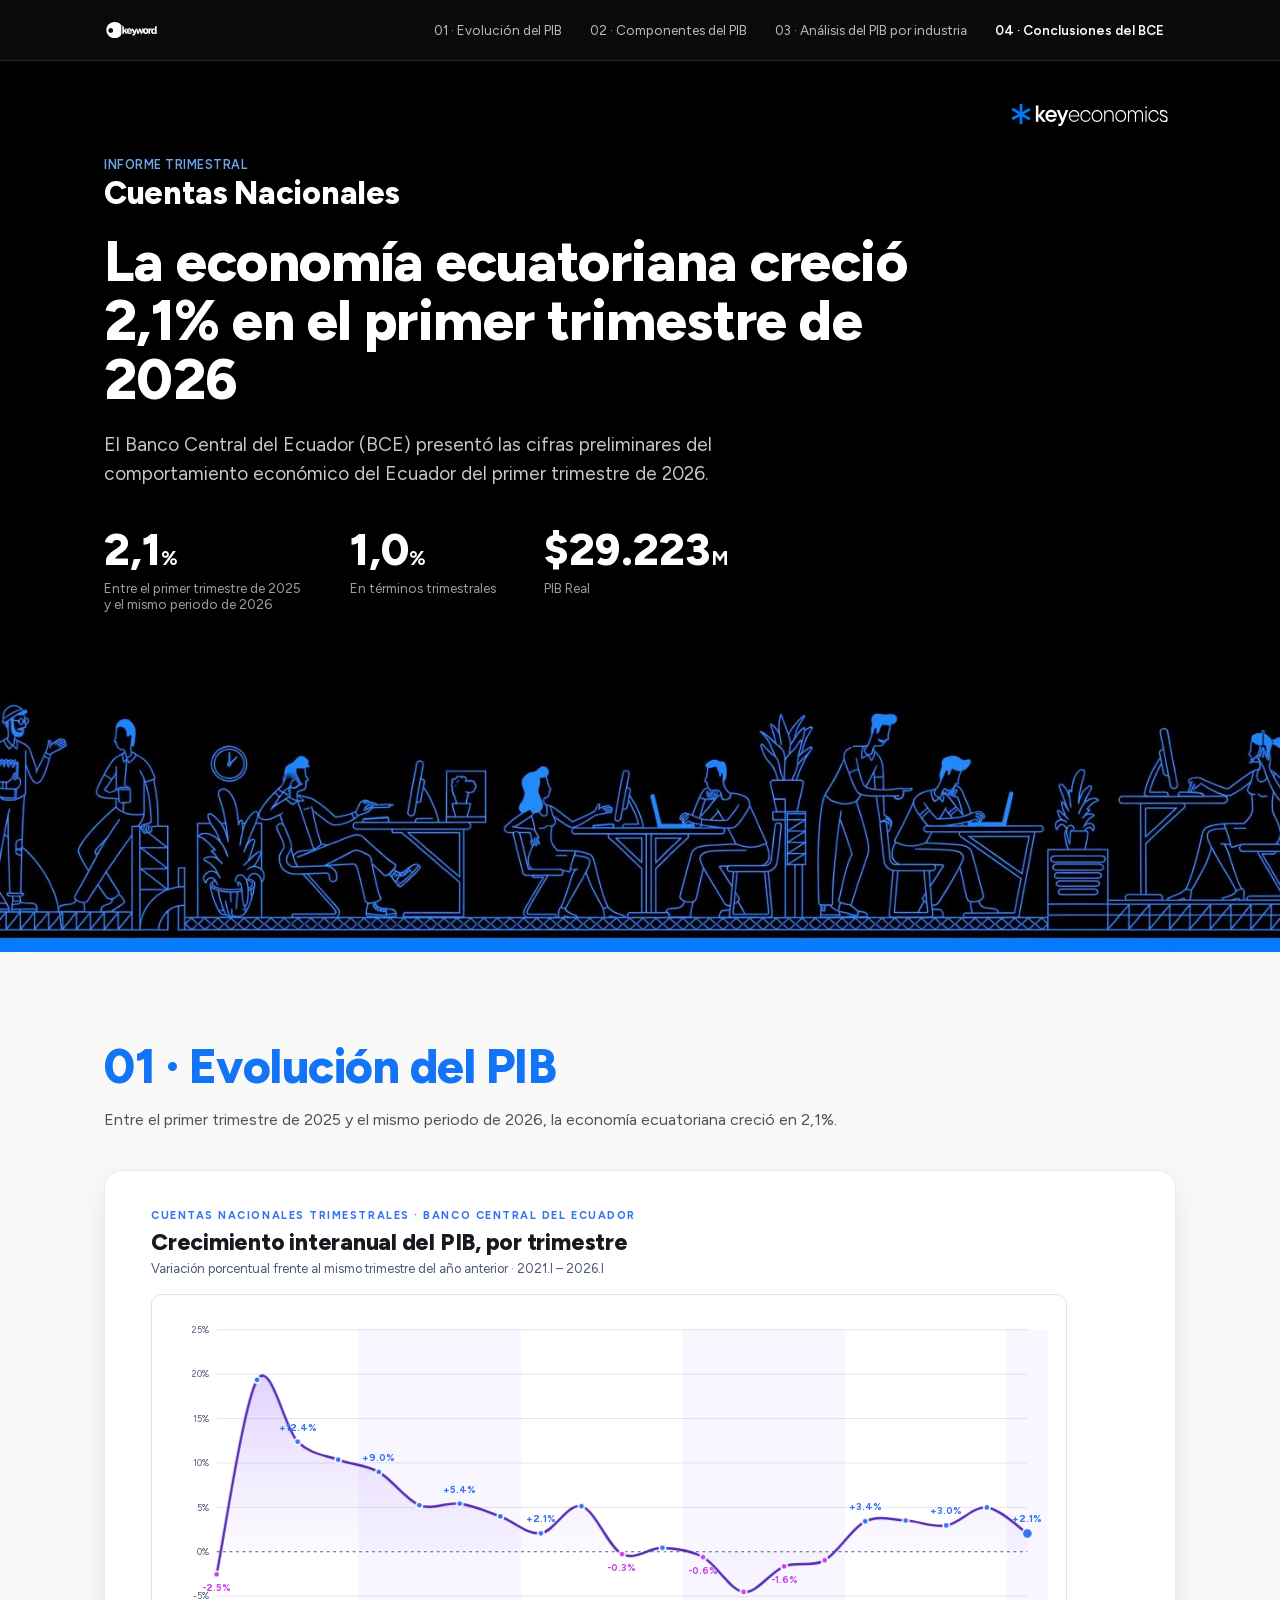
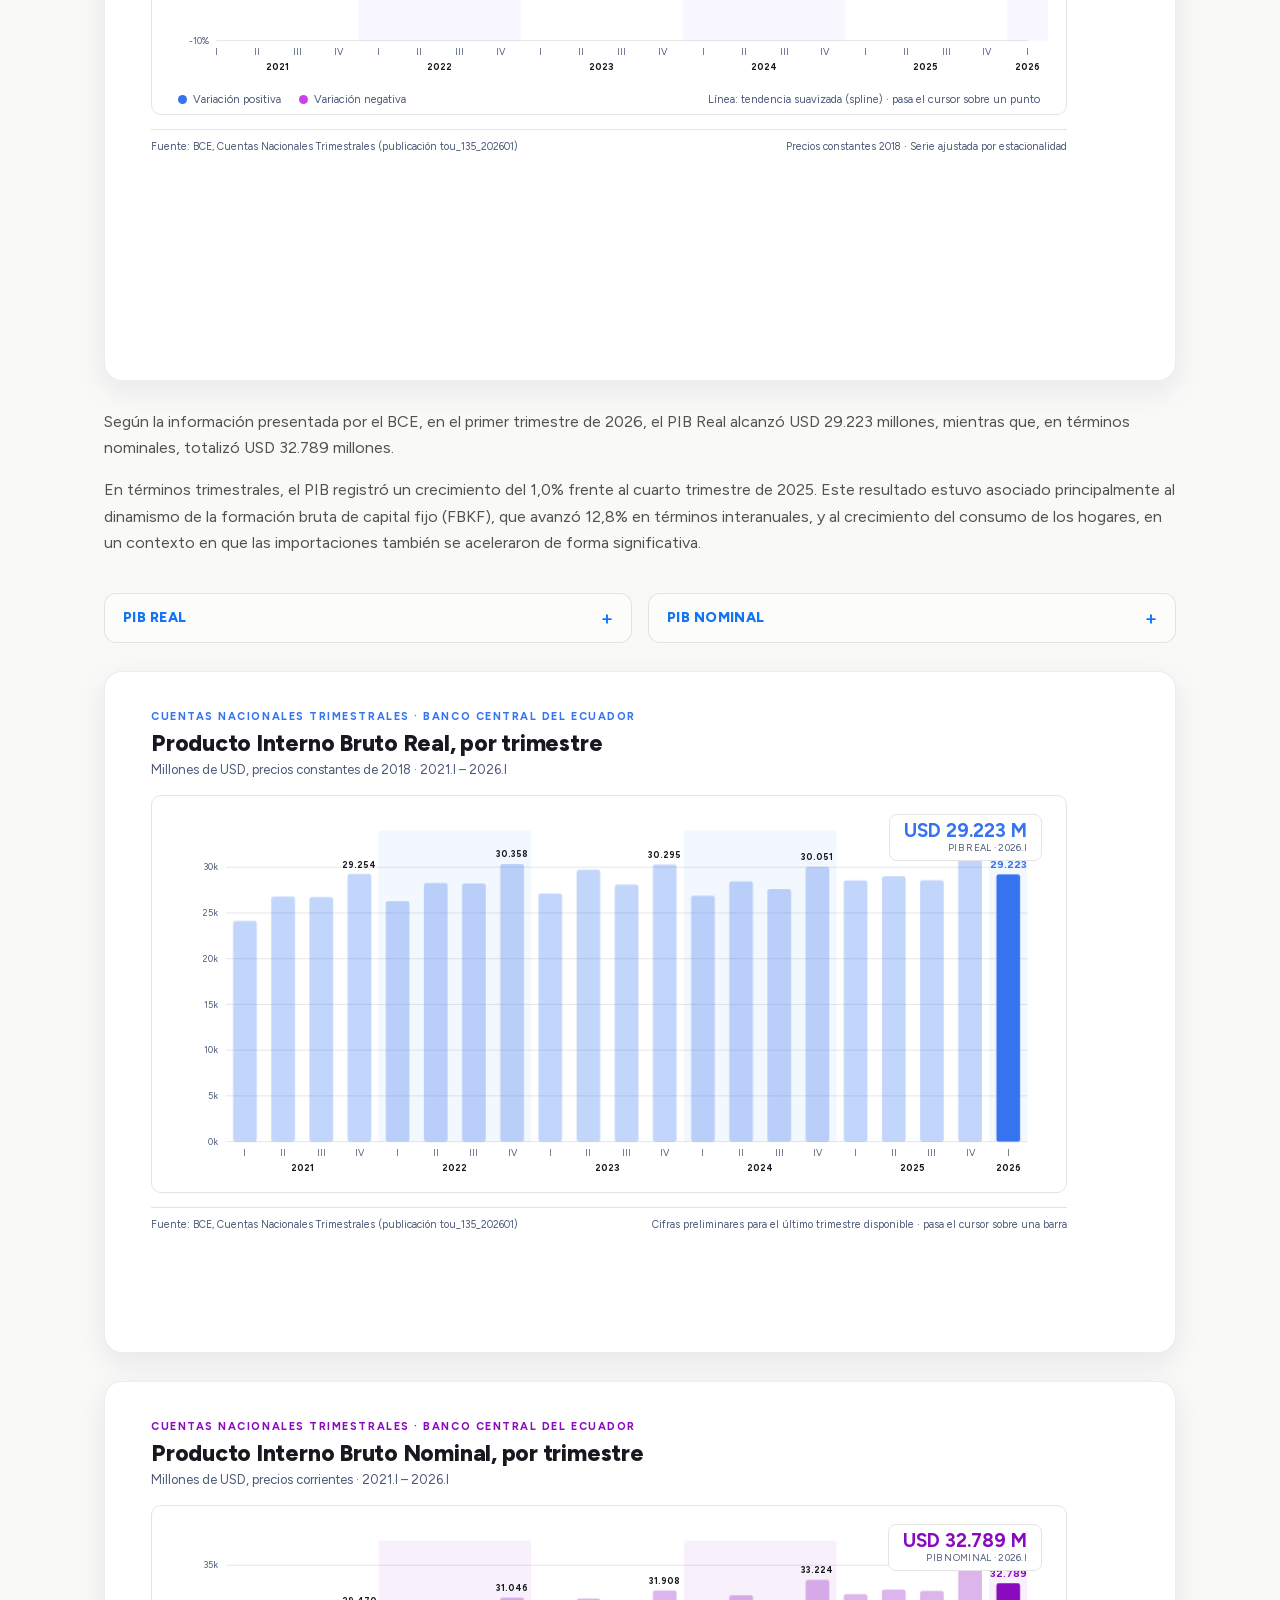
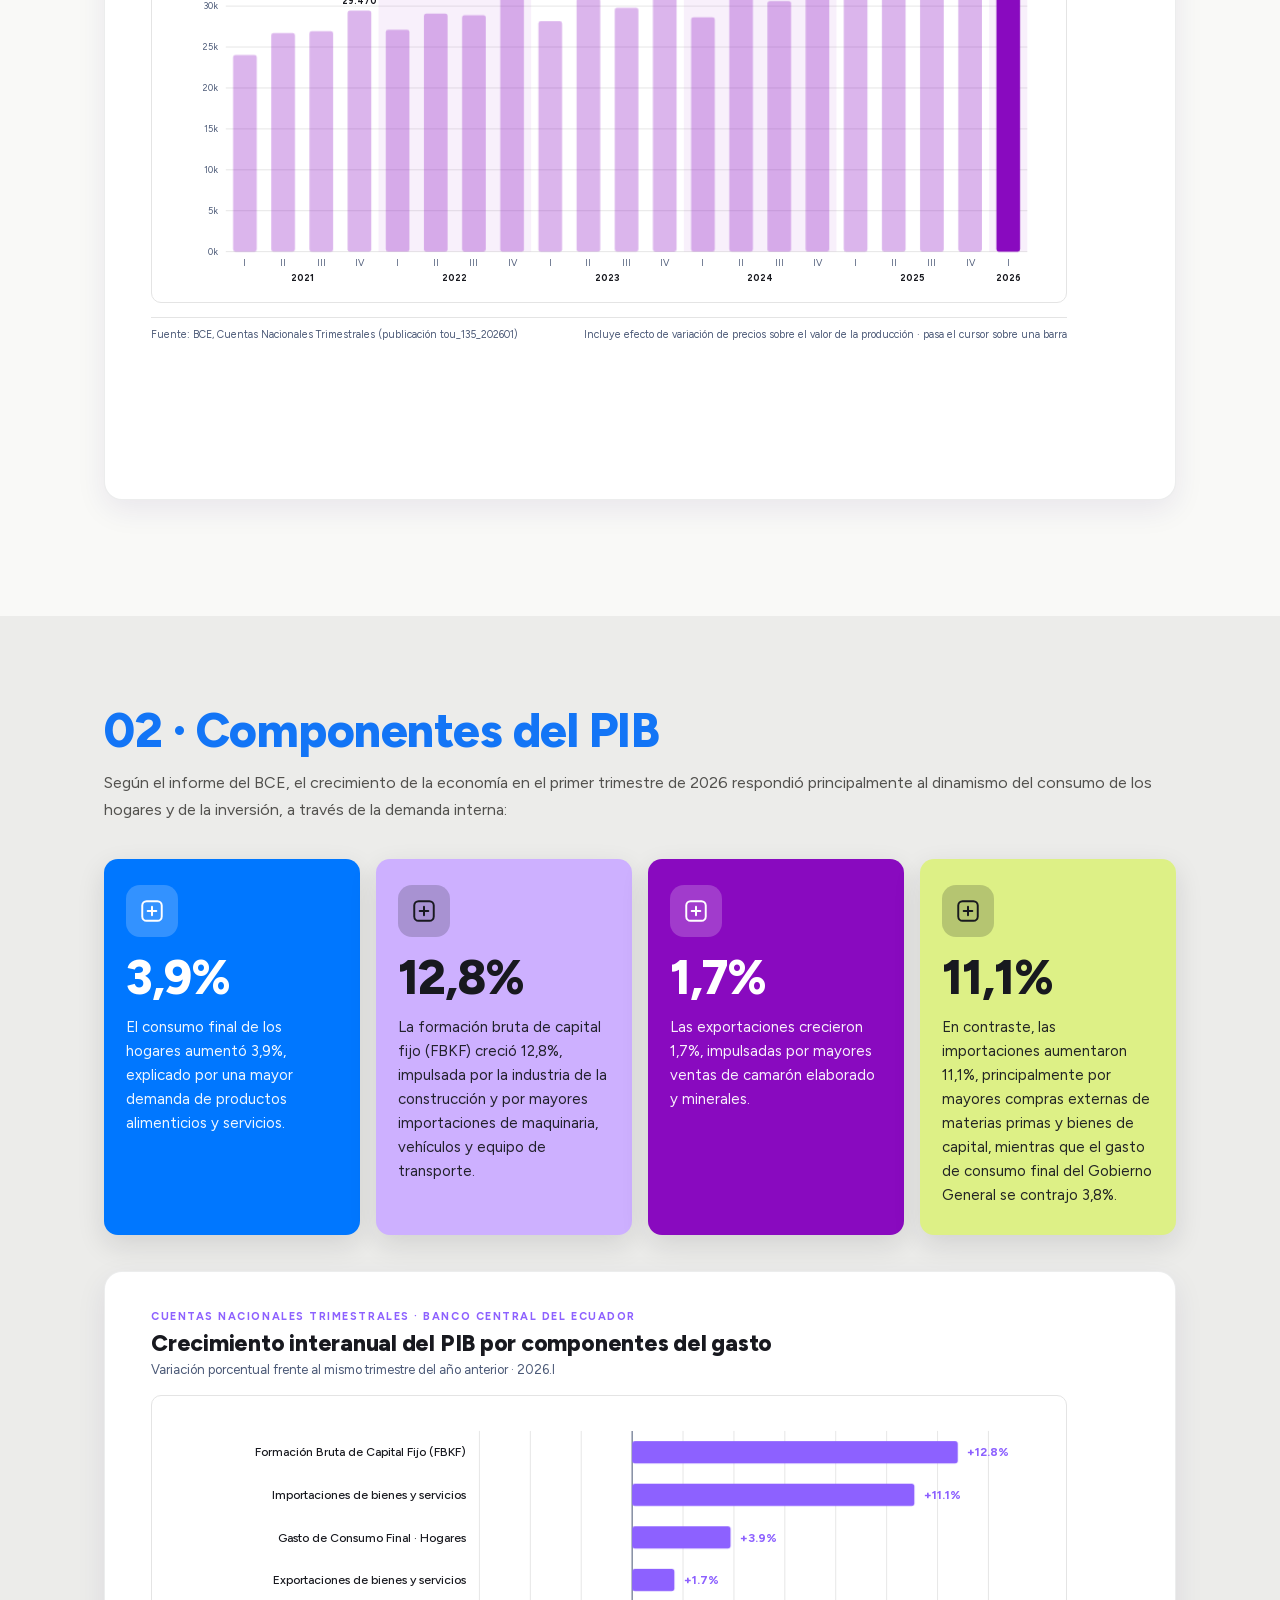
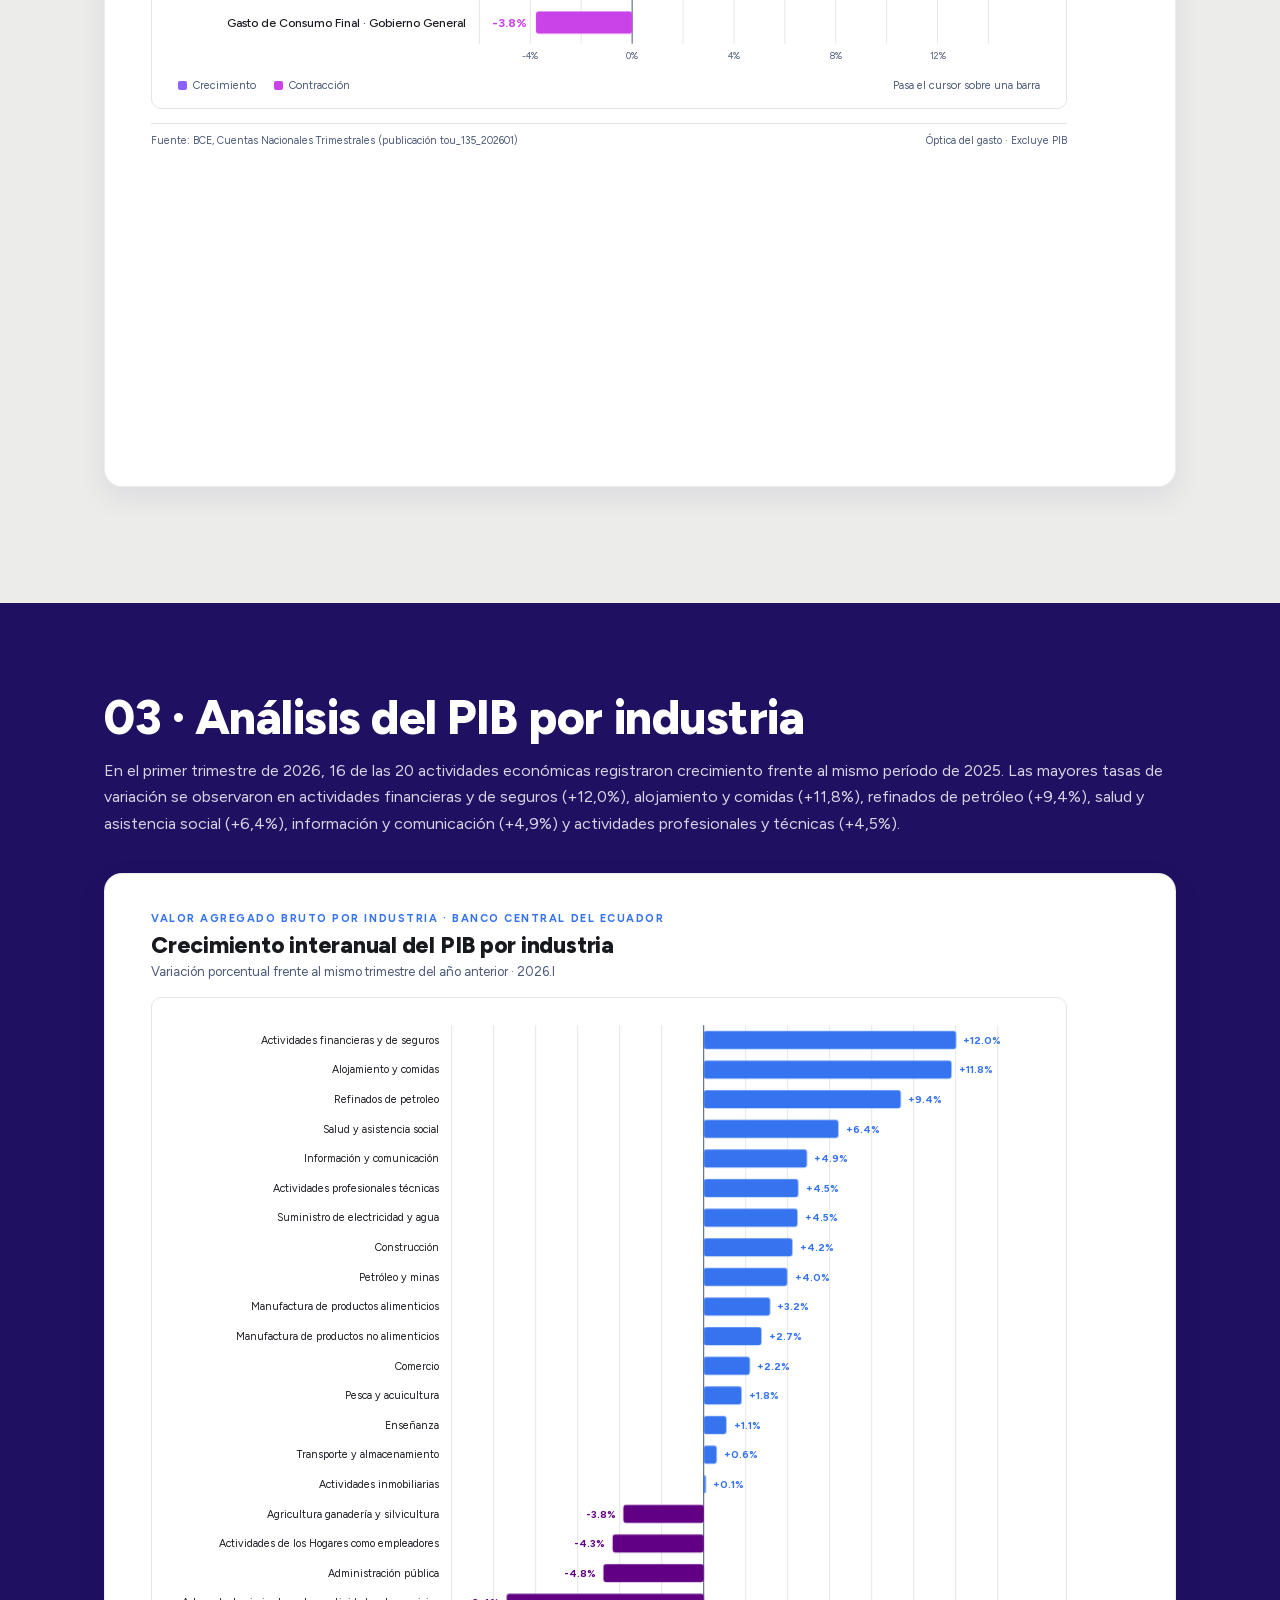
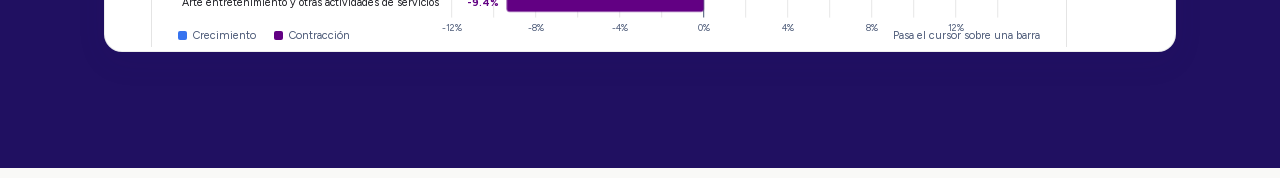
==== index.html @ f1bdaf07 "Switch typography to Figtree (all weights 300-900), self-hosted Variable woff2 files in assets/fonts" ====
<!DOCTYPE html>
<html lang="es">
<head>
<meta charset="UTF-8">
<meta name="viewport" content="width=device-width, initial-scale=1.0">
<title>La economía ecuatoriana en el 1T 2026 · Ecuador</title>
<meta name="description" content="La economía ecuatoriana creció 2,1% en el primer trimestre de 2026: cifras preliminares del Banco Central del Ecuador (BCE).">
<link rel="icon" href="data:,">
<link rel="preload" href="assets/fonts/figtree-normal-latin.woff2" as="font" type="font/woff2" crossorigin>
<link rel="stylesheet" href="assets/fonts/figtree.css">
<style>
  :root {
    color-scheme: light;
    --surface-1:      #fcfcfb;
    --page-plane:     #f9f9f7;
    --text-primary:   #0b0b0b;
    --text-secondary: #52514e;
    --text-muted:     #898781;
    --gridline:       #e1e0d9;
    --baseline:       #c3c2b7;
    --border:         rgba(11,11,11,0.10);
    --success-text:   #006300;

    --series-1: #1375f6; /* blue   */
    --series-2: #eb6834; /* orange */
    --series-3: #1baf7a; /* aqua   */
    --series-4: #eda100; /* yellow */
    --series-5: #9500c5; /* magenta */
    --series-8: #e34948; /* red    */

    --card-radius: 14px;
    --max-w: 1120px;
  }
  @media (prefers-color-scheme: dark) {
    :root:where(:not([data-theme="light"])) {
      color-scheme: dark;
      --surface-1:      #1a1a19;
      --page-plane:     #0d0d0d;
      --text-primary:   #ffffff;
      --text-secondary: #c3c2b7;
      --text-muted:     #898781;
      --gridline:       #2c2c2a;
      --baseline:       #383835;
      --border:         rgba(255,255,255,0.10);
      --success-text:   #0ca30c;

      --series-1: #1375f6;
      --series-2: #d95926;
      --series-3: #199e70;
      --series-4: #c98500;
      --series-5: #9500c5;
      --series-8: #e66767;
    }
  }

  * { box-sizing: border-box; }
  html { scroll-behavior: smooth; }
  body {
    margin: 0;
    background: var(--page-plane);
    color: var(--text-primary);
    font-family: "Figtree", system-ui, -apple-system, "Segoe UI", sans-serif;
    -webkit-font-smoothing: antialiased;
  }
  img, svg { display: block; max-width: 100%; }
  a { color: inherit; }

  .wrap { max-width: var(--max-w); margin: 0 auto; padding: 0 24px; }

  /* ---------- Nav (permanently dark, brand band) ---------- */
  header.nav {
    position: sticky; top: 0; z-index: 50;
    background: #0a0a0a;
    border-bottom: 1px solid rgba(255,255,255,0.10);
  }
  .nav-inner {
    max-width: var(--max-w); margin: 0 auto; padding: 0 24px;
    display: flex; align-items: center; justify-content: space-between;
    height: 60px;
  }
  .brand { display: flex; align-items: center; white-space: nowrap; }
  .brand-logo { height: 24px; width: auto; display: block; }
  nav.links { display: flex; gap: 4px; overflow-x: auto; scrollbar-width: none; }
  nav.links::-webkit-scrollbar { display: none; }
  nav.links a {
    text-decoration: none; color: rgba(255,255,255,0.72); font-size: 13.5px;
    padding: 8px 12px; border-radius: 8px; white-space: nowrap;
    transition: background 0.15s, color 0.15s;
  }
  nav.links a:hover { background: rgba(255,255,255,0.10); color: #fff; }
  nav.links a.active { color: #fff; font-weight: 600; }
  .brand { flex-shrink: 0; }
  nav.links { margin-left: auto; }
  @media (min-width: 721px) and (max-width: 1040px) {
    nav.links { gap: 0; }
    nav.links a { font-size: 11.5px; padding: 8px 5px; }
  }
  .menu-btn { display: none; }

  /* ---------- Hero (dark, branded background art) ---------- */
  .hero {
    position: relative;
    padding: 96px 0 340px;
    background-color: #000;
    overflow: hidden;
  }
  .hero-art {
    position: absolute; left: 0; right: 0; bottom: 0; width: 100%;
    aspect-ratio: 2944 / 1248;
    overflow: hidden;
    pointer-events: none;
  }
  .hero-video { width: 100%; height: 100%; object-fit: cover; object-position: center bottom; display: block; }
  .hero .wrap { position: relative; z-index: 1; }

  .eyebrow {
    display: inline-block; font-size: 12.5px; font-weight: 600; letter-spacing: 0.04em;
    text-transform: uppercase; color: #6fa8ee; margin-bottom: 18px;
  }
  h1 {
    font-size: clamp(32px, 5.5vw, 56px); line-height: 1.05; margin: 0 0 20px;
    font-weight: 800; letter-spacing: -0.01em; max-width: 24ch;
    color: #fff;
  }
  .hero-logo { position: absolute; top: -56px; right: 24px; height: 28px; width: auto; display: block; }
  .report-tag { margin-bottom: 22px; }
  .report-tag .eyebrow { display: block; margin-bottom: 4px; }
  .report-name { font-size: clamp(22px, 2.6vw, 32px); font-weight: 800; letter-spacing: -0.01em; line-height: 1.1; color: #fff; }
  @media (max-width: 720px) {
    .hero-logo { top: -36px; height: 22px; }
  }
  .lede {
    font-size: clamp(16px, 2vw, 19px); color: rgba(255,255,255,0.78); max-width: 60ch;
    line-height: 1.55; margin: 0 0 40px;
  }
  .hero-stats { display: flex; gap: 48px; flex-wrap: wrap; }
  .hero-stat .value { font-size: 44px; font-weight: 800; line-height: 1; color: #fff; }
  .hero-stat .value small { font-size: 20px; font-weight: 700; }
  .hero-stat .label { font-size: 13.5px; color: rgba(255,255,255,0.62); margin-top: 8px; max-width: 22ch; }

  /* ---------- Sections ---------- */
  section { padding: 72px 0; scroll-margin-top: 72px; }
  section:last-of-type { border-bottom: none; }
  .kicker { font-size: clamp(30px, 5vw, 48px); font-weight: 800; letter-spacing: -0.01em; text-transform: none; color: var(--series-1); margin-bottom: 14px; line-height: 1.1; }
  h2 { font-size: clamp(24px, 3vw, 32px); font-weight: 800; letter-spacing: -0.01em; margin: 0 0 16px; }

  .subsection { padding-top: 56px; }
  .subsection + .subsection { border-top: 1px solid var(--border); }
  .subsection h3.subhead { font-size: clamp(19px, 2.2vw, 24px); font-weight: 800; letter-spacing: -0.01em; margin: 0 0 14px; }
  .subsection .kicker {
    font-size: 11.5px; font-weight: 700; text-transform: uppercase;
    color: var(--text-muted); letter-spacing: 0.06em; margin-bottom: 10px;
  }
  .section-text { font-size: 16px; line-height: 1.65; color: var(--text-secondary); margin: 0 0 36px; }
  .section-text + .section-text { margin-top: -20px; }
  .embed-chart { display: block; width: 100%; height: 560px; border: 0; margin: 0 0 36px; background: transparent; }
  .terms + .embed-chart { margin-top: 28px; }
  .terms { display: grid; grid-template-columns: 1fr; gap: 10px; align-items: start; margin: 8px 0 0; }
  @media (min-width: 720px) { .terms { grid-template-columns: 1fr 1fr; gap: 16px; } }
  .term { border: 1px solid var(--border); border-radius: 12px; background: var(--surface-1); overflow: hidden; }
  .term summary {
    list-style: none; cursor: pointer; padding: 14px 18px; font-weight: 800; font-size: 14px;
    letter-spacing: 0.03em; color: var(--series-1); display: flex; align-items: center; justify-content: space-between;
  }
  .term summary::-webkit-details-marker { display: none; }
  .term summary::after { content: "+"; font-size: 20px; font-weight: 500; line-height: 1; transition: transform .2s; }
  .term[open] summary::after { transform: rotate(45deg); }
  .term summary:hover { background: var(--border); }
  .term p { margin: 0; padding: 0 18px 18px; font-size: 15.5px; line-height: 1.65; color: var(--text-secondary); }
  .term strong { color: var(--text-primary); }
  .asterisk-list { list-style: none; margin: 0; padding: 0; }
  .asterisk-list li { position: relative; padding-left: 40px; margin-bottom: 22px; font-size: 16px; line-height: 1.65; color: var(--text-secondary); }
  .asterisk-list li::before {
    content: ""; position: absolute; left: 0; top: 0.28em; width: 24px; height: 24px;
    background: var(--series-1);
    -webkit-mask: url('assets/asterisco.svg') center / contain no-repeat;
    mask: url('assets/asterisco.svg') center / contain no-repeat;
  }
  .asterisk-list li::before { animation: asteriskSpin 14s linear infinite; }
  .asterisk-list li:nth-child(2)::before { animation-duration: 18s; }
  .asterisk-list li:nth-child(3)::before { animation-duration: 16s; }
  @keyframes asteriskSpin { to { transform: rotate(360deg); } }
  @media (prefers-reduced-motion: reduce) { .asterisk-list li::before { animation: none; } }
  .card-grid { display: grid; grid-template-columns: 1fr; gap: 16px; margin-bottom: 36px; }
  @media (min-width: 620px) { .card-grid { grid-template-columns: repeat(2, 1fr); } }
  @media (min-width: 1000px) { .card-grid { grid-template-columns: repeat(4, 1fr); } }
  .plain-list { margin: 0 0 36px; padding-left: 1.2em; color: var(--text-secondary); font-size: 16px; line-height: 1.65; }
  .plain-list li { margin-bottom: 8px; }

  /* ---------- Stat tiles ---------- */
  .tiles { display: flex; flex-wrap: wrap; gap: 1px; background: var(--border); border: 1px solid var(--border); border-radius: var(--card-radius); overflow: hidden; margin-bottom: 40px; }
  .tile { background: var(--surface-1); padding: 22px 20px; flex: 1 1 210px; }
  .tile .tile-value { font-size: 28px; font-weight: 800; line-height: 1.1; }
  .tile .tile-value .delta { font-size: 14px; font-weight: 700; margin-left: 6px; }
  .tile .tile-value .delta.up { color: var(--success-text); }
  .tile .tile-value .delta.down { color: var(--series-8); }
  .tile .tile-label { font-size: 13px; color: var(--text-muted); margin-top: 8px; line-height: 1.4; }

  /* ---------- Chart card ---------- */
  .chart-card {
    background: var(--surface-1); border: 1px solid var(--border); border-radius: var(--card-radius);
    padding: 28px 24px 20px; margin-bottom: 28px;
  }
  .chart-head { display: flex; align-items: baseline; justify-content: space-between; gap: 16px; margin-bottom: 18px; flex-wrap: wrap; }
  .chart-title { font-size: 15px; font-weight: 700; }
  .chart-unit { font-size: 12.5px; color: var(--text-muted); }
  .legend { display: flex; gap: 16px; flex-wrap: wrap; margin-top: 14px; }
  .legend-item { display: flex; align-items: center; gap: 7px; font-size: 12.5px; color: var(--text-secondary); }
  .legend-swatch { width: 10px; height: 10px; border-radius: 3px; flex: none; }
  .chart-svg-wrap { position: relative; }
  .bar-rect {
    transform-box: fill-box;
    transform-origin: center bottom;
    animation: growBar .7s cubic-bezier(.2,.8,.2,1) both paused;
  }
  .chart-svg-wrap.in-view .bar-rect { animation-play-state: running; }
  @keyframes growBar { from { transform: scaleY(0); } to { transform: scaleY(1); } }
  @media (prefers-reduced-motion: reduce) {
    .bar-rect { animation: none; }
  }
  .bar-label { font-size: 11.5px; fill: var(--text-muted); }
  .bar-value { font-size: 12.5px; font-weight: 700; fill: var(--text-primary); }
  .bar-rect { cursor: pointer; }
  .gridline { stroke: var(--gridline); stroke-width: 1; }
  .baseline-l { stroke: var(--baseline); stroke-width: 1; }

  .tooltip {
    position: fixed; pointer-events: none; z-index: 500;
    background: var(--text-primary); color: var(--surface-1);
    font-size: 12.5px; font-weight: 600; padding: 6px 10px; border-radius: 8px;
    transform: translate(-50%, -100%); white-space: nowrap; opacity: 0; transition: opacity 0.1s;
  }
  .tooltip.show { opacity: 1; }

  .charts-grid { display: grid; grid-template-columns: repeat(auto-fit, minmax(320px, 1fr)); gap: 20px; }

  /* ---------- Quotes ---------- */
  .quote-grid { display: grid; grid-template-columns: repeat(auto-fit, minmax(320px, 1fr)); gap: 20px; }
  blockquote {
    margin: 0; background: var(--surface-1); border: 1px solid var(--border); border-radius: var(--card-radius);
    padding: 26px 24px; font-size: 17px; line-height: 1.55; position: relative;
  }
  blockquote::before { content: "\201C"; font-size: 48px; color: var(--series-1); opacity: 0.35; line-height: 0; position: absolute; top: 30px; left: 20px; }
  blockquote p { margin: 0 0 0 8px; }
  .quote-attr { display: flex; align-items: center; gap: 10px; margin-top: 18px; }
  .quote-avatar { width: 34px; height: 34px; border-radius: 50%; background: var(--series-1); color: #fff; display: flex; align-items: center; justify-content: center; font-weight: 700; font-size: 13px; flex: none; }
  .quote-name { font-size: 13.5px; font-weight: 700; }
  .quote-role { font-size: 12px; color: var(--text-muted); }

  /* ---------- Industries ---------- */
  .industry-grid { display: grid; grid-template-columns: 1fr 1fr; gap: 20px; }
  .industry-card { background: var(--surface-1); border: 1px solid var(--border); border-radius: var(--card-radius); padding: 24px; }
  .industry-card h3 { font-size: 14px; margin: 0 0 14px; display: flex; align-items: center; gap: 8px; }
  .dot { width: 9px; height: 9px; border-radius: 50%; flex: none; }
  .dot.good { background: var(--series-3); }
  .dot.bad { background: var(--series-8); }
  .industry-card ul { margin: 0; padding: 0; list-style: none; }
  .industry-card li { font-size: 14.5px; padding: 9px 0; border-top: 1px solid var(--border); color: var(--text-secondary); }
  .industry-card li:first-child { border-top: none; }
  .industry-card strong { color: var(--text-primary); }


  /* ---------- Section rhythm: alternating backgrounds ---------- */
  section.sec { position: relative; padding: 88px 0; }
  .sec-light { background: var(--page-plane); }
  .sec-lav { background: color-mix(in srgb, #18191f 6%, var(--page-plane)); }
  .sec-dark {
    background: #201061; color: #fff;
    --text-primary: #ffffff; --text-secondary: rgba(255,255,255,0.82); --text-muted: rgba(255,255,255,0.6);
    --border: rgba(255,255,255,0.16);
  }
  .sec-dark .kicker { color: #ffffff; }
  @media (prefers-color-scheme: dark) {
    :root:where(:not([data-theme="light"])) .sec-lav { background: color-mix(in srgb, #ffffff 4.2%, var(--page-plane)); }
  }

  @media (max-width: 720px) { section.sec { padding: 64px 0; } }

  /* charts sit on a light panel so they read on any section background */
  .chart-panel {
    background: #ffffff; border: 1px solid rgba(24,25,31,0.08); border-radius: 18px;
    padding: 10px 14px 4px; margin: 0 0 28px; box-shadow: 0 10px 30px rgba(32,16,97,0.08);
  }
  .chart-panel .embed-chart { margin: 0; }
  .terms + .chart-panel { margin-top: 28px; }
  .terms + .embed-chart { margin-top: 0; }

  /* section 02 cards */
  .info-card { position: relative; overflow: hidden; background: var(--c); color: var(--fg, #ffffff); border-radius: var(--card-radius); padding: 26px 22px 28px; box-shadow: 0 10px 28px rgba(24,25,31,0.12); }
  .card-icon { width: 52px; height: 52px; border-radius: 14px; display: flex; align-items: center; justify-content: center; margin-bottom: 16px; color: var(--fg, #ffffff); background: color-mix(in srgb, var(--fg, #ffffff) 20%, transparent); }
  .card-number { font-size: clamp(38px, 4vw, 48px); font-weight: 800; line-height: 1; letter-spacing: -0.02em; color: var(--fg, #ffffff); margin: 0 0 14px; }
  .info-card p { margin: 0; font-size: 15px; line-height: 1.6; color: var(--fg, #ffffff); opacity: 0.94; }

  /* reveal on scroll */
  .reveal { opacity: 0; transform: translateY(28px); transition: opacity .7s ease var(--rd, 0s), transform .8s cubic-bezier(.2,.8,.2,1) var(--rd, 0s); }
  .reveal.in { opacity: 1; transform: none; }
  @media (prefers-reduced-motion: reduce) { .reveal { opacity: 1; transform: none; transition: none; } }

  /* reading progress */
  .scroll-progress { position: fixed; top: 0; left: 0; width: 100%; height: 3px; z-index: 100; pointer-events: none;
    transform-origin: left center; transform: scaleX(0); background: var(--series-1); }

  /* ---------- Footer (dark, branded background art) ---------- */
  footer {
    padding: 30px 0 34px;
    background-image: url('assets/Footer-edit.svg');
    background-repeat: no-repeat;
    background-size: auto 100%;
    background-position: left center;
    background-color: #050505;
  }
  footer .wrap { display: flex; flex-direction: column; }
  .footer-top { display: flex; justify-content: space-between; align-items: flex-end; gap: 32px; flex-wrap: wrap; }
  .footer-logo-eco { height: 26px; width: auto; display: block; margin-left: -8px; }
  .footer-name { margin-top: 8px; font-size: 15px; font-weight: 700; color: #ffffff; letter-spacing: -0.01em; }
  .footer-contact { display: flex; flex-direction: column; align-items: flex-end; gap: 5px; text-align: right; }
  .footer-logo-kw { height: 26px; width: auto; display: block; margin-bottom: 2px; }
  .footer-contact p { margin: 0; font-size: 13.5px; color: rgba(255,255,255,0.82); }
  .footer-contact a { font-size: 13.5px; color: #ffffff; text-decoration: none; border-bottom: 1px solid rgba(255,255,255,0.4); }
  .footer-contact a:hover { border-bottom-color: #ffffff; }
  .source-note { margin: 40px 0 0; padding-top: 18px; border-top: 1px solid var(--border); font-size: 13px; color: var(--text-muted); }
  @media (max-width: 720px) {
    .footer-top { flex-direction: column; align-items: flex-start; }
    .footer-contact { align-items: flex-start; text-align: left; }
  }

  @media (max-width: 720px) {
    .nav-inner { height: 54px; }
    nav.links { margin: 0; }
    nav.links { position: fixed; top: 54px; left: 0; right: 0; background: #0a0a0a; border-bottom: 1px solid rgba(255,255,255,0.10);
      flex-direction: column; padding: 8px; display: none; }
    nav.links.open { display: flex; }
    nav.links a { padding: 12px 14px; }
    .menu-btn {
      display: flex; align-items: center; justify-content: center; width: 36px; height: 36px;
      border-radius: 8px; border: 1px solid rgba(255,255,255,0.18); background: transparent; color: #fff;
      cursor: pointer;
    }
    .hero { padding: 56px 0 200px; }
    .hero-art { aspect-ratio: 1472 / 1248; }
    section { padding: 48px 0; }
    .industry-grid { grid-template-columns: 1fr; }
    .hero-stats { gap: 32px; }
  }
</style>
</head>
<body>
<div class="scroll-progress" id="scrollProgress" aria-hidden="true"></div>

<header class="nav">
  <div class="nav-inner">
    <a class="brand" href="#" aria-label="Keyword">
      <img class="brand-logo" src="assets/LogoKeyword-blanco.svg" alt="Keyword">
    </a>
    <nav class="links" id="navLinks">
      <a href="#evolucion">01 · Evolución del PIB</a>
      <a href="#componentes">02 · Componentes del PIB</a>
      <a href="#industrias">03 · Análisis del PIB por industria</a>
      <a href="#conclusiones">04 · Conclusiones del BCE</a>
    </nav>
    <button class="menu-btn" id="menuBtn" aria-label="Abrir menú">
      <svg width="18" height="18" viewBox="0 0 18 18"><path d="M2 4h14M2 9h14M2 14h14" stroke="currentColor" stroke-width="1.6" stroke-linecap="round"/></svg>
    </button>
  </div>
</header>

<section class="hero">
  <div class="hero-art" id="heroArt">
    <video class="hero-video" src="assets/fondo%20animado.mp4" poster="assets/hero-poster.jpg" autoplay muted loop playsinline preload="auto" aria-hidden="true" tabindex="-1"></video>
  </div>
  <div class="wrap">
    <img class="hero-logo" src="assets/LogoKeyeconomics2-blanco.svg" alt="KeyEconomics">
    <div class="report-tag">
      <span class="eyebrow">Informe trimestral</span>
      <div class="report-name">Cuentas Nacionales</div>
    </div>
    <h1>La economía ecuatoriana creció 2,1% en el primer trimestre de 2026</h1>
    <p class="lede">El Banco Central del Ecuador (BCE) presentó las cifras preliminares del comportamiento económico del Ecuador del primer trimestre de 2026.</p>
    <div class="hero-stats">
      <div class="hero-stat">
        <div class="value"><span class="count" data-target="2.1" data-decimals="1">0</span><small>%</small></div>
        <div class="label">Entre el primer trimestre de 2025 y el mismo periodo de 2026</div>
      </div>
      <div class="hero-stat">
        <div class="value"><span class="count" data-target="1.0" data-decimals="1">0</span><small>%</small></div>
        <div class="label">En términos trimestrales</div>
      </div>
      <div class="hero-stat">
        <div class="value">$<span class="count" data-target="29223" data-decimals="0">0</span><small>M</small></div>
        <div class="label">PIB Real</div>
      </div>
    </div>
  </div>
</section>

<section id="evolucion" class="sec sec-light">
  <div class="wrap">
    <div class="kicker">01 · Evolución del PIB</div>
    <p class="section-text">Entre el primer trimestre de 2025 y el mismo periodo de 2026, la economía ecuatoriana creció en 2,1%.</p>
    <div class="chart-panel">
      <iframe class="embed-chart" id="chartInteranual" data-chart="01_crecimiento_interanual" src="assets/01_crecimiento_interanual.html" title="Crecimiento interanual del PIB, por trimestre" loading="lazy" scrolling="no"></iframe>
    </div>
    <p class="section-text">Según la información presentada por el BCE, en el primer trimestre de 2026, el PIB Real alcanzó USD 29.223 millones, mientras que, en términos nominales, totalizó USD 32.789 millones.</p>
    <p class="section-text">En términos trimestrales, el PIB registró un crecimiento del 1,0% frente al cuarto trimestre de 2025. Este resultado estuvo asociado principalmente al dinamismo de la formación bruta de capital fijo (FBKF), que avanzó 12,8% en términos interanuales, y al crecimiento del consumo de los hogares, en un contexto en que las importaciones también se aceleraron de forma significativa.</p>

    <div class="terms">
      <details class="term">
        <summary>PIB REAL</summary>
        <p>Mide el valor total de los bienes y servicios finales producidos en un período determinado, <strong>ajustado por inflación</strong>. En Ecuador, este cálculo se realiza utilizando <strong>precios constantes del año base 2018</strong>, lo que permite hacer comparaciones entre años y evaluar si ha habido crecimiento económico en términos reales (cantidad de producción), sin que los resultados estén influenciados por las variaciones en los precios.</p>
      </details>
      <details class="term">
        <summary>PIB NOMINAL</summary>
        <p>Es el valor monetario total de los bienes y servicios finales producidos en el país durante un período determinado, calculado a <strong>precios corrientes del mismo año</strong>. Refleja el tamaño absoluto de la economía, incluyendo el efecto de la inflación o deflación sobre los precios. En consecuencia, un aumento del PIB nominal puede deberse tanto a un incremento en la producción real como a un aumento generalizado de precios.</p>
      </details>
    </div>
    <div class="chart-panel">
      <iframe class="embed-chart" data-chart="02_pib_real" src="assets/02_pib_real.html" title="PIB Real" loading="lazy" scrolling="no"></iframe>
    </div>
    <div class="chart-panel">
      <iframe class="embed-chart" data-chart="03_pib_nominal" src="assets/03_pib_nominal.html" title="PIB Nominal" loading="lazy" scrolling="no"></iframe>
    </div>
  </div>
</section>

<section id="componentes" class="sec sec-lav">
  <div class="wrap">
    <div class="kicker">02 · Componentes del PIB</div>
    <p class="section-text">Según el informe del BCE, el crecimiento de la economía en el primer trimestre de 2026 respondió principalmente al dinamismo del consumo de los hogares y de la inversión, a través de la demanda interna:</p>
    <div class="card-grid">
      <div class="info-card" style="--c:#0077ff">
        <div class="card-icon"><svg viewBox="0 0 24 24" width="26" height="26" fill="none" stroke="currentColor" stroke-width="1.8" stroke-linecap="round" stroke-linejoin="round" aria-hidden="true"><rect x="3" y="3" width="18" height="18" rx="4"/><path d="M8 12h8M12 8v8"/></svg></div>
        <div class="card-number">3,9%</div>
        <p>El consumo final de los hogares aumentó 3,9%, explicado por una mayor demanda de productos alimenticios y servicios.</p>
      </div>
      <div class="info-card" style="--c:#cdb0ff;--fg:#18191f">
        <div class="card-icon"><svg viewBox="0 0 24 24" width="26" height="26" fill="none" stroke="currentColor" stroke-width="1.8" stroke-linecap="round" stroke-linejoin="round" aria-hidden="true"><rect x="3" y="3" width="18" height="18" rx="4"/><path d="M8 12h8M12 8v8"/></svg></div>
        <div class="card-number">12,8%</div>
        <p>La formación bruta de capital fijo (FBKF) creció 12,8%, impulsada por la industria de la construcción y por mayores importaciones de maquinaria, vehículos y equipo de transporte.</p>
      </div>
      <div class="info-card" style="--c:#890abf">
        <div class="card-icon"><svg viewBox="0 0 24 24" width="26" height="26" fill="none" stroke="currentColor" stroke-width="1.8" stroke-linecap="round" stroke-linejoin="round" aria-hidden="true"><rect x="3" y="3" width="18" height="18" rx="4"/><path d="M8 12h8M12 8v8"/></svg></div>
        <div class="card-number">1,7%</div>
        <p>Las exportaciones crecieron 1,7%, impulsadas por mayores ventas de camarón elaborado y minerales.</p>
      </div>
      <div class="info-card" style="--c:#ddf086;--fg:#18191f">
        <div class="card-icon"><svg viewBox="0 0 24 24" width="26" height="26" fill="none" stroke="currentColor" stroke-width="1.8" stroke-linecap="round" stroke-linejoin="round" aria-hidden="true"><rect x="3" y="3" width="18" height="18" rx="4"/><path d="M8 12h8M12 8v8"/></svg></div>
        <div class="card-number">11,1%</div>
        <p>En contraste, las importaciones aumentaron 11,1%, principalmente por mayores compras externas de materias primas y bienes de capital, mientras que el gasto de consumo final del Gobierno General se contrajo 3,8%.</p>
      </div>
    </div>

    <div class="chart-panel">
      <iframe class="embed-chart" data-chart="05_componentes_pib" src="assets/05_componentes_pib.html" title="Crecimiento interanual del PIB por componentes del gasto" loading="lazy" scrolling="no"></iframe>
    </div>
  </div>
</section>

<section id="industrias" class="sec sec-dark">
  <div class="wrap">
    <div class="kicker">03 · Análisis del PIB por industria</div>
    <p class="section-text">En el primer trimestre de 2026, 16 de las 20 actividades económicas registraron crecimiento frente al mismo período de 2025. Las mayores tasas de variación se observaron en actividades financieras y de seguros (+12,0%), alojamiento y comidas (+11,8%), refinados de petróleo (+9,4%), salud y asistencia social (+6,4%), información y comunicación (+4,9%) y actividades profesionales y técnicas (+4,5%).</p>

    <div class="chart-panel">
      <iframe class="embed-chart" data-chart="04_industrias" src="assets/04_industrias.html" title="Crecimiento interanual del PIB por industria" loading="lazy" scrolling="no"></iframe>
    </div>
  </div>
</section>

<section id="conclusiones" class="sec sec-light">
  <div class="wrap">
    <div class="kicker">04 · Conclusiones del BCE</div>
    <ul class="asterisk-list">
      <li>La economía ecuatoriana creció 2,1% en el primer trimestre de 2026 respecto al mismo período de 2025. El crecimiento se sustentó en el desempeño de 16 de las 20 industrias. Entre las actividades con mayor aporte a este resultado se encuentran los servicios financieros, comercio, manufactura de productos alimenticios, petróleo y minas, actividades profesionales y de salud y asistencia social.</li>
      <li>Desde la perspectiva del gasto, el crecimiento estuvo explicado principalmente por el consumo de los hogares, la formación bruta de capital fijo y las exportaciones, evidenciando una estructura de demanda diversificada.</li>
      <li>En términos trimestrales se registró una variación de 1,0%. Este resultado estuvo sustentado principalmente en la inversión y el consumo de los hogares, componentes que compensaron la contribución negativa del sector externo.</li>
    </ul>
    <p class="source-note">Fuente: Banco Central del Ecuador (BCE)</p>
  </div>
</section>

<footer id="fuente">
  <div class="wrap">
    <div class="footer-top">
      <div class="footer-brand">
        <img class="footer-logo-eco" src="assets/LogoKeyeconomics2-blanco.svg" alt="KeyEconomics">
        <div class="footer-name">Cuentas Nacionales</div>
      </div>
      <div class="footer-contact">
        <img class="footer-logo-kw" src="assets/LogoKeyword-blanco.svg" alt="Keyword">
        <p>© Todos los derechos reservados</p>
        <a href="mailto:info@keyword.com.ec">info@keyword.com.ec</a>
      </div>
    </div>
  </div>
</footer>

<div class="tooltip" id="tooltip"></div>

<script>
(function () {
  "use strict";

  var tooltip = document.getElementById("tooltip");

  function showTooltip(evt, wrap, text) {
    tooltip.textContent = text;
    tooltip.style.left = evt.clientX + "px";
    tooltip.style.top = (evt.clientY - 12) + "px";
    tooltip.classList.add("show");
  }
  function hideTooltip() { tooltip.classList.remove("show"); }

  function fmt(v, unit) {
    var s = (Math.round(v * 10) / 10).toFixed(1).replace(".", ",");
    return unit === "$" ? "$" + s : s + (unit || "");
  }

  // ---- Text fitting for SVG labels (no DOM measurement needed) ----
  function estWidth(text, fontSize) { return text.length * fontSize * 0.56; }
  function fitFontSize(text, maxWidth, maxSize, minSize) {
    var size = maxSize;
    while (size > minSize && estWidth(text, size) > maxWidth) size -= 0.5;
    return size;
  }
  function wrapLabel(text, maxWidth, fontSize) {
    if (estWidth(text, fontSize) <= maxWidth || text.indexOf(" ") === -1) return [text];
    var words = text.split(" ");
    var best = [text], bestMax = Infinity;
    for (var i = 1; i < words.length; i++) {
      var l1 = words.slice(0, i).join(" ");
      var l2 = words.slice(i).join(" ");
      var m = Math.max(estWidth(l1, fontSize), estWidth(l2, fontSize));
      if (m < bestMax) { bestMax = m; best = [l1, l2]; }
    }
    return best;
  }

  /**
   * Minimal single/grouped bar chart renderer.
   * data: [{ label, values: [n, n2?] }]
   * opts: { unit, colors: [c1, c2], height, valueLabel(v) }
   */
  function renderBarChart(containerId, data, opts) {
    var el = document.getElementById(containerId);
    if (!el) return;
    opts = opts || {};
    var unit = opts.unit || "%";
    var colors = opts.colors || ["var(--series-1)"];
    var height = opts.height || 220;
    var seriesCount = data[0].values.length;
    var width = Math.max(el.clientWidth || el.parentElement.clientWidth || 320, 240);
    var groupGap = Math.max(16, width * 0.02);
    var groupWidth = (width - groupGap * (data.length + 1)) / data.length;
    var barGapInGroup = seriesCount > 1 ? 6 : 0;
    var barThick = Math.min(24, (groupWidth - barGapInGroup * (seriesCount - 1)) / seriesCount);
    groupWidth = seriesCount * barThick + (seriesCount - 1) * barGapInGroup;
    // Redistribute any leftover space (from capping bar thickness) into the gaps
    // so the chart still spans the full measured width instead of bunching left.
    groupGap = (width - data.length * groupWidth) / (data.length + 1);
    var hasNeg = data.some(function (d) { return d.values.some(function (v) { return v < 0; }); });
    var padTop = 28, padBottom = hasNeg ? 48 : 34;
    var plotH = height - padTop - padBottom;

    var allVals = data.reduce(function (acc, d) { return acc.concat(d.values); }, []);
    var maxVal = Math.max.apply(null, allVals.concat([0]));
    var minVal = Math.min.apply(null, allVals.concat([0]));
    var niceMax = maxVal <= 0 ? 1 : maxVal * 1.25;
    var niceMin = minVal >= 0 ? 0 : minVal * 1.25;
    var range = niceMax - niceMin;
    var baseY = padTop + plotH * (niceMax / range);

    function yFor(v) { return padTop + plotH * (1 - (v - niceMin) / range); }

    var svg = '<svg viewBox="0 0 ' + width + ' ' + height + '" width="' + width + '" height="' + height + '" style="width:100%;height:' + height + 'px;display:block;" preserveAspectRatio="none">';

    [0, 0.5, 1].forEach(function (f) {
      var gy = padTop + plotH * f;
      svg += '<line class="gridline" x1="0" y1="' + gy + '" x2="' + width + '" y2="' + gy + '"/>';
    });
    svg += '<line class="baseline-l" x1="0" y1="' + baseY + '" x2="' + width + '" y2="' + baseY + '"/>';

    var bars = [];
    data.forEach(function (d, i) {
      var groupX = groupGap + i * (groupWidth + groupGap);
      d.values.forEach(function (v, si) {
        var bx = groupX + si * (barThick + barGapInGroup);
        var by = yFor(Math.max(v, 0));
        var byNeg = yFor(Math.min(v, 0));
        var h = Math.abs(yFor(v) - baseY);
        var top = v >= 0 ? by : baseY;
        var r = 4;
        var color = colors[si] || colors[0];
        var id = "bar-" + containerId + "-" + i + "-" + si;
        var barDelay = (i * seriesCount + si) * 60;
        svg += '<rect class="bar-rect" id="' + id + '" style="animation-delay:' + barDelay + 'ms" x="' + bx + '" y="' + top + '" width="' + barThick + '" height="' + Math.max(h, 1) + '" rx="' + r + '" ry="' + r + '" fill="' + color + '"/>';
        var labelY = v >= 0 ? (top - 8) : (top + h + 16);
        if (si === 0 || seriesCount > 1) {
          var valueText = opts.valueLabel ? opts.valueLabel(v) : fmt(v, unit);
          var valueMaxW = barThick * 2.3;
          var valueSize = fitFontSize(valueText, valueMaxW, 12.5, 9);
          svg += '<text class="bar-value" style="font-size:' + valueSize + 'px" x="' + (bx + barThick / 2) + '" y="' + labelY + '" text-anchor="middle">' + valueText + '</text>';
        }
        bars.push({ id: id, text: d.label + ": " + (opts.valueLabel ? opts.valueLabel(v) : fmt(v, unit)) });
      });
      var labelX = groupX + groupWidth / 2;
      var catMaxW = groupWidth + groupGap * 0.7;
      var catSize = fitFontSize(d.label, catMaxW, 11.5, 9.5);
      var catLines = wrapLabel(d.label, catMaxW, catSize);
      if (catLines.length > 1) {
        svg += '<text class="bar-label" style="font-size:' + catSize + 'px" x="' + labelX + '" y="' + (height - 20) + '" text-anchor="middle">' +
          '<tspan x="' + labelX + '" dy="0">' + catLines[0] + '</tspan>' +
          '<tspan x="' + labelX + '" dy="1.15em">' + catLines[1] + '</tspan></text>';
      } else {
        svg += '<text class="bar-label" style="font-size:' + catSize + 'px" x="' + labelX + '" y="' + (height - 12) + '" text-anchor="middle">' + d.label + '</text>';
      }
    });

    svg += "</svg>";
    el.innerHTML = svg;

    bars.forEach(function (b) {
      var node = document.getElementById(b.id);
      if (!node) return;
      node.addEventListener("mousemove", function (evt) { showTooltip(evt, el, b.text); });
      node.addEventListener("mouseleave", hideTooltip);
      node.addEventListener("touchstart", function (evt) { showTooltip(evt.touches[0], el, b.text); }, { passive: true });
    });
  }

  function renderAllCharts() {
  }

  renderAllCharts();

  // ---------- Count-up animation for hero stat figures ----------
  var reduceMotion = window.matchMedia && window.matchMedia("(prefers-reduced-motion: reduce)").matches;
  function easeOutCubic(t) { return 1 - Math.pow(1 - t, 3); }
  function animateCount(el) {
    var target = parseFloat(el.getAttribute("data-target"));
    var decimals = parseInt(el.getAttribute("data-decimals"), 10) || 0;
    if (isNaN(target)) return;
    if (reduceMotion) {
      el.textContent = target.toLocaleString("es-EC", { minimumFractionDigits: decimals, maximumFractionDigits: decimals });
      return;
    }
    var duration = 1400;
    var start = null;
    function tick(ts) {
      if (start === null) start = ts;
      var progress = Math.min((ts - start) / duration, 1);
      var value = target * easeOutCubic(progress);
      el.textContent = value.toLocaleString("es-EC", { minimumFractionDigits: decimals, maximumFractionDigits: decimals });
      if (progress < 1) requestAnimationFrame(tick);
    }
    requestAnimationFrame(tick);
  }
  document.querySelectorAll(".hero-stat .count").forEach(function (el, i) {
    setTimeout(function () { animateCount(el); }, i * 150);
  });

  // ---------- Chart entrance animation (bars grow in on scroll) ----------
  var chartObserver = new IntersectionObserver(function (entries) {
    entries.forEach(function (entry) {
      if (entry.isIntersecting) {
        entry.target.classList.add("in-view");
        chartObserver.unobserve(entry.target);
      }
    });
  }, { threshold: 0.3, rootMargin: "0px 0px -10% 0px" });
  document.querySelectorAll(".chart-svg-wrap").forEach(function (el) { chartObserver.observe(el); });

  window.addEventListener("message", function (e) {
    var d = e.data;
    if (!d || d.type !== "chart-height") return;
    document.querySelectorAll("iframe.embed-chart").forEach(function (f) {
      if (f.getAttribute("data-chart") === d.src && e.source === f.contentWindow) {
        f.style.height = Math.ceil(d.height) + "px";
      }
    });
  });

  // ---------- Reveal blocks on scroll ----------
  (function () {
    var groups = [".sec .kicker", ".sec .section-text", ".terms", ".chart-panel", ".card-grid .info-card", ".asterisk-list li"];
    var items = [];
    groups.forEach(function (sel) {
      document.querySelectorAll(sel).forEach(function (el, i) {
        el.classList.add("reveal");
        if (sel.indexOf("info-card") > -1) el.style.setProperty("--rd", (i * 0.1) + "s");
        if (sel.indexOf("asterisk") > -1) el.style.setProperty("--rd", (i * 0.14) + "s");
        items.push(el);
      });
    });
    if (!("IntersectionObserver" in window)) { items.forEach(function (el) { el.classList.add("in"); }); return; }
    var io = new IntersectionObserver(function (entries) {
      entries.forEach(function (e) {
        if (e.isIntersecting) { e.target.classList.add("in"); io.unobserve(e.target); }
      });
    }, { threshold: 0.12, rootMargin: "0px 0px -6% 0px" });
    items.forEach(function (el) { io.observe(el); });
  })();

  // ---------- Reading progress bar ----------
  (function () {
    var bar = document.getElementById("scrollProgress");
    if (!bar) return;
    var ticking = false;
    function update() {
      var max = document.documentElement.scrollHeight - window.innerHeight;
      bar.style.transform = "scaleX(" + (max > 0 ? Math.min(window.scrollY / max, 1) : 0) + ")";
      ticking = false;
    }
    window.addEventListener("scroll", function () { if (!ticking) { ticking = true; requestAnimationFrame(update); } }, { passive: true });
    window.addEventListener("resize", update);
    update();
  })();

  // ---------- Nav: mobile toggle + scroll spy ----------
  var menuBtn = document.getElementById("menuBtn");
  var navLinks = document.getElementById("navLinks");
  menuBtn.addEventListener("click", function () { navLinks.classList.toggle("open"); });
  navLinks.querySelectorAll("a").forEach(function (a) {
    a.addEventListener("click", function () { navLinks.classList.remove("open"); });
  });

  var sections = Array.prototype.slice.call(document.querySelectorAll("section[id], footer[id]"));
  var linkMap = {};
  navLinks.querySelectorAll("a").forEach(function (a) { linkMap[a.getAttribute("href").slice(1)] = a; });

  var observer = new IntersectionObserver(function (entries) {
    entries.forEach(function (entry) {
      var link = linkMap[entry.target.id];
      if (!link) return;
      if (entry.isIntersecting) {
        navLinks.querySelectorAll("a.active").forEach(function (a) { a.classList.remove("active"); });
        link.classList.add("active");
      }
    });
  }, { rootMargin: "-40% 0px -55% 0px", threshold: 0 });
  sections.forEach(function (s) { observer.observe(s); });

  var resizeTimer;
  window.addEventListener("resize", function () {
    clearTimeout(resizeTimer);
    resizeTimer = setTimeout(renderAllCharts, 150);
  });
})();
</script>

</body>
</html>
---- assets/fonts/figtree.css ----
/* latin-ext */
@font-face {
  font-family: 'Figtree';
  font-style: italic;
  font-weight: 300 900;
  font-display: swap;
  src: url(figtree-italic-latin-ext.woff2) format('woff2');
  unicode-range: U+0100-02BA, U+02BD-02C5, U+02C7-02CC, U+02CE-02D7, U+02DD-02FF, U+0304, U+0308, U+0329, U+1D00-1DBF, U+1E00-1E9F, U+1EF2-1EFF, U+2020, U+20A0-20AB, U+20AD-20C0, U+2113, U+2C60-2C7F, U+A720-A7FF;
}
/* latin */
@font-face {
  font-family: 'Figtree';
  font-style: italic;
  font-weight: 300 900;
  font-display: swap;
  src: url(figtree-italic-latin.woff2) format('woff2');
  unicode-range: U+0000-00FF, U+0131, U+0152-0153, U+02BB-02BC, U+02C6, U+02DA, U+02DC, U+0304, U+0308, U+0329, U+2000-206F, U+20AC, U+2122, U+2191, U+2193, U+2212, U+2215, U+FEFF, U+FFFD;
}
/* latin-ext */
@font-face {
  font-family: 'Figtree';
  font-style: normal;
  font-weight: 300 900;
  font-display: swap;
  src: url(figtree-normal-latin-ext.woff2) format('woff2');
  unicode-range: U+0100-02BA, U+02BD-02C5, U+02C7-02CC, U+02CE-02D7, U+02DD-02FF, U+0304, U+0308, U+0329, U+1D00-1DBF, U+1E00-1E9F, U+1EF2-1EFF, U+2020, U+20A0-20AB, U+20AD-20C0, U+2113, U+2C60-2C7F, U+A720-A7FF;
}
/* latin */
@font-face {
  font-family: 'Figtree';
  font-style: normal;
  font-weight: 300 900;
  font-display: swap;
  src: url(figtree-normal-latin.woff2) format('woff2');
  unicode-range: U+0000-00FF, U+0131, U+0152-0153, U+02BB-02BC, U+02C6, U+02DA, U+02DC, U+0304, U+0308, U+0329, U+2000-206F, U+20AC, U+2122, U+2191, U+2193, U+2212, U+2215, U+FEFF, U+FFFD;
}
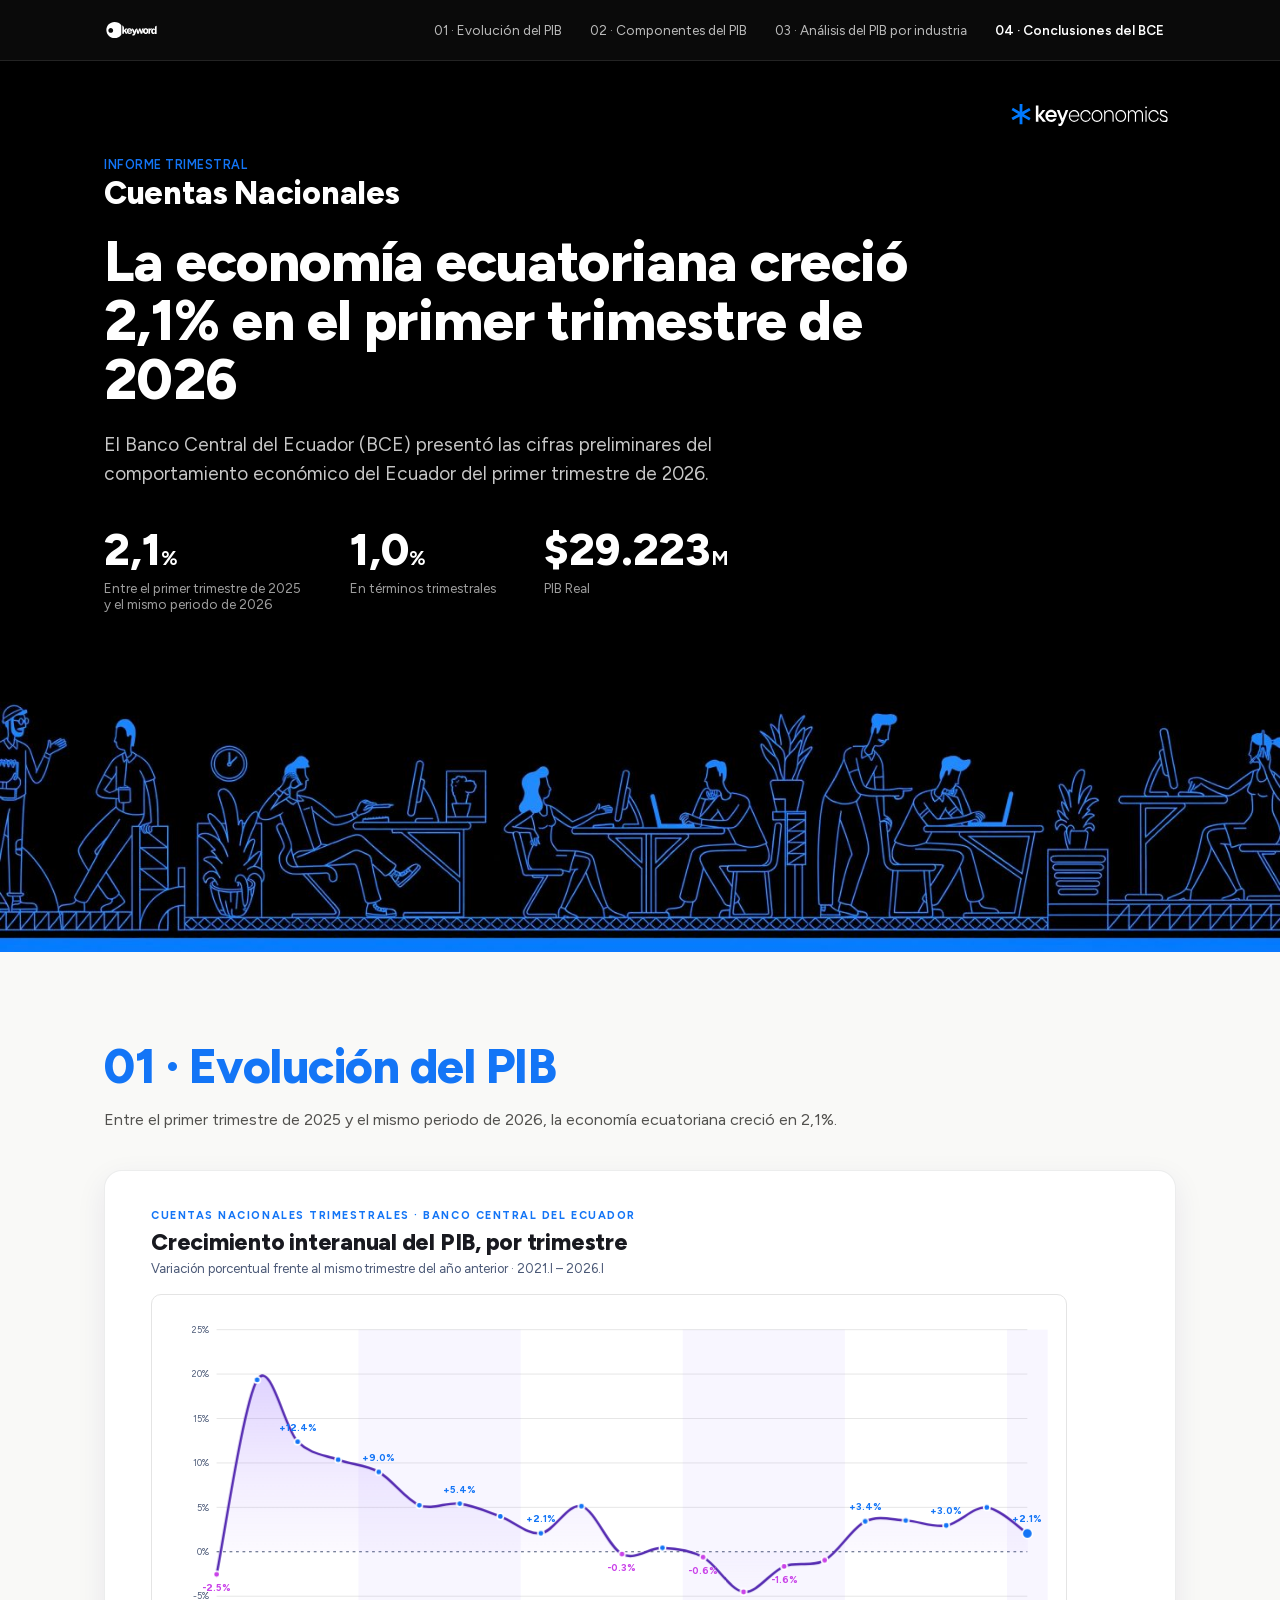
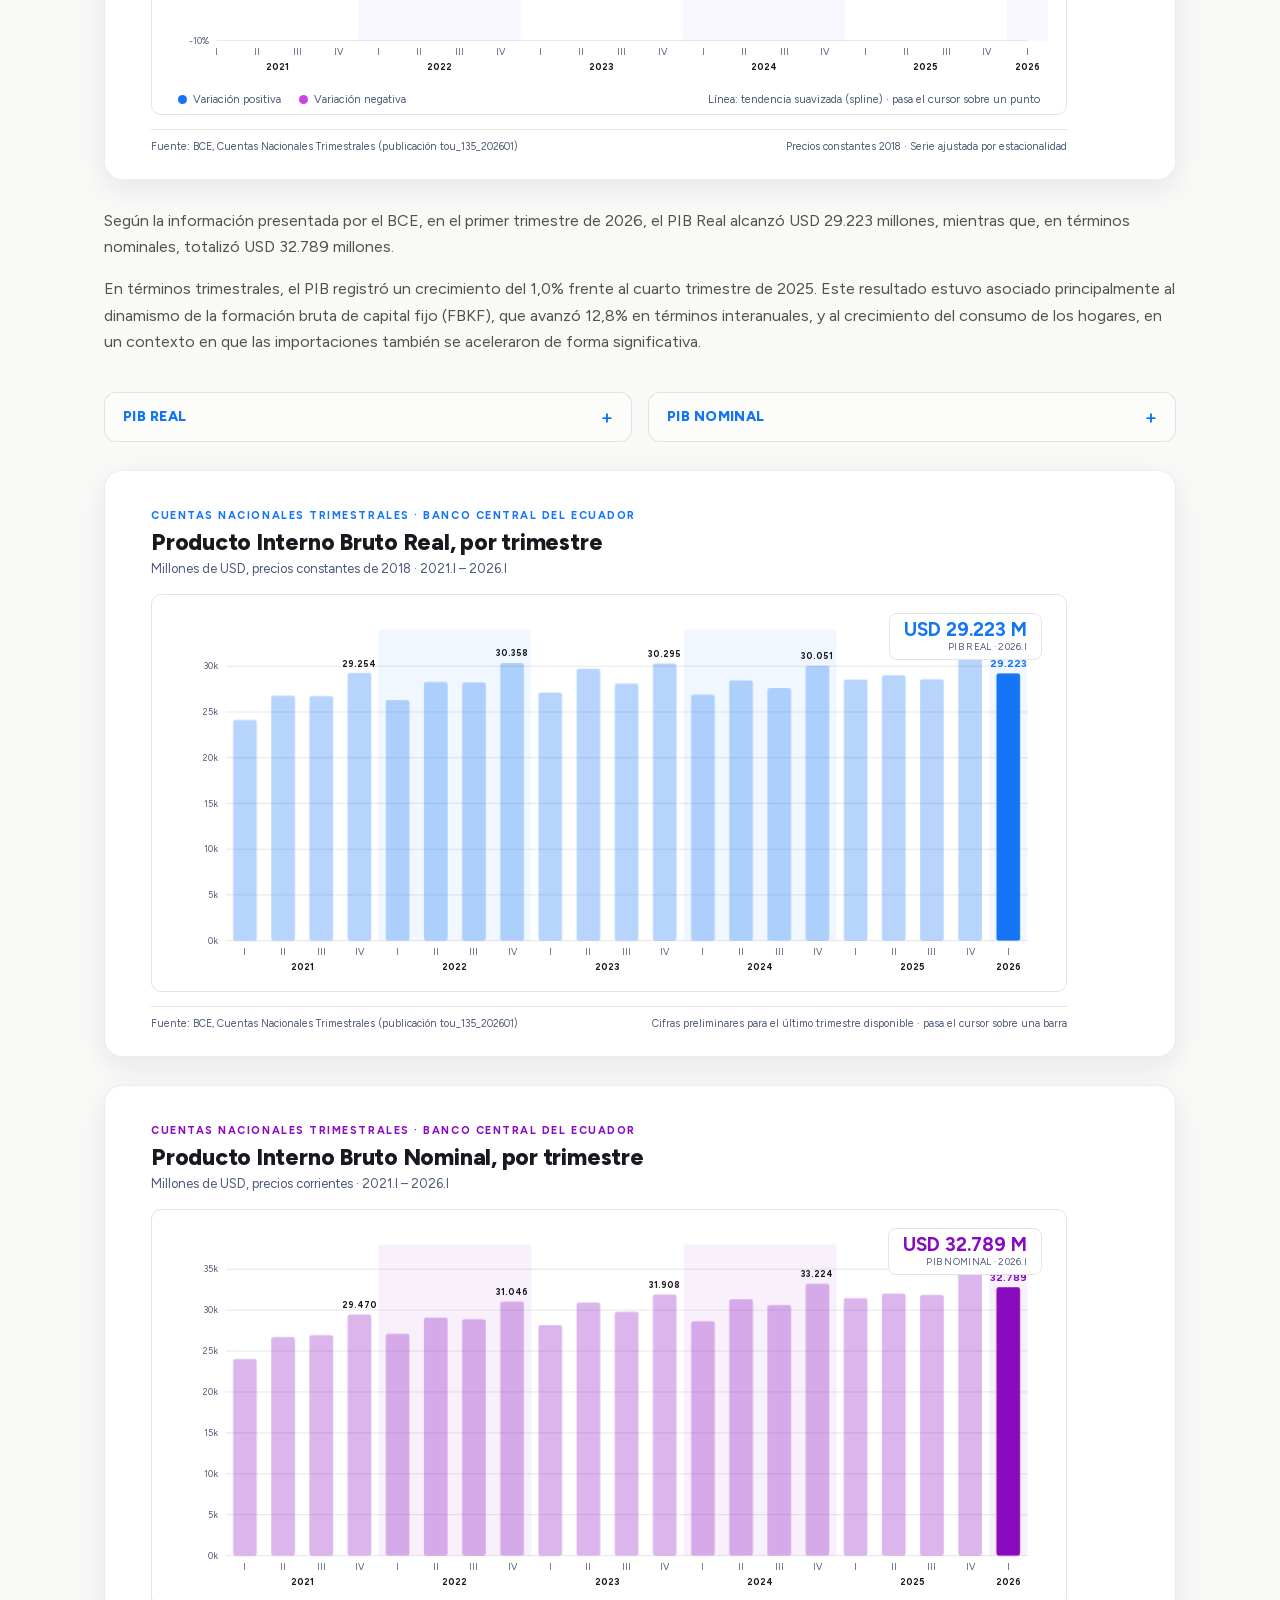
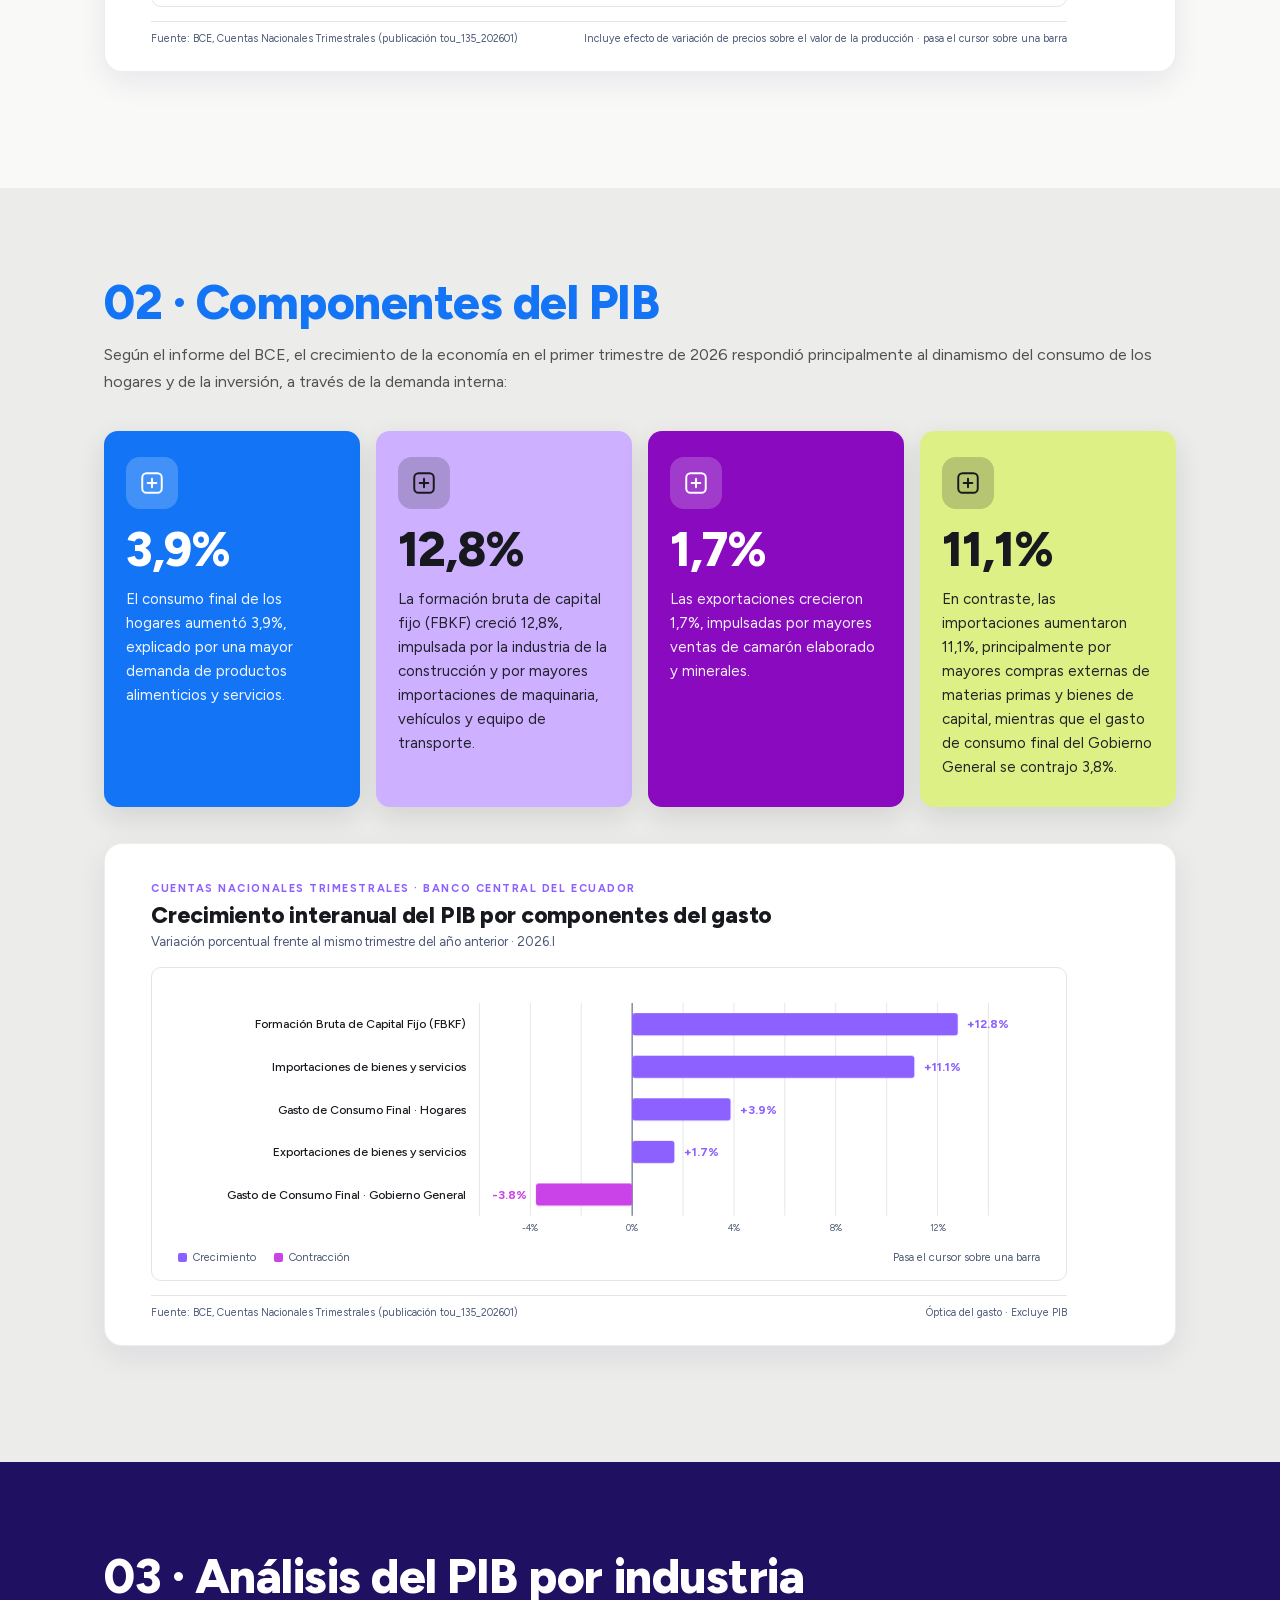
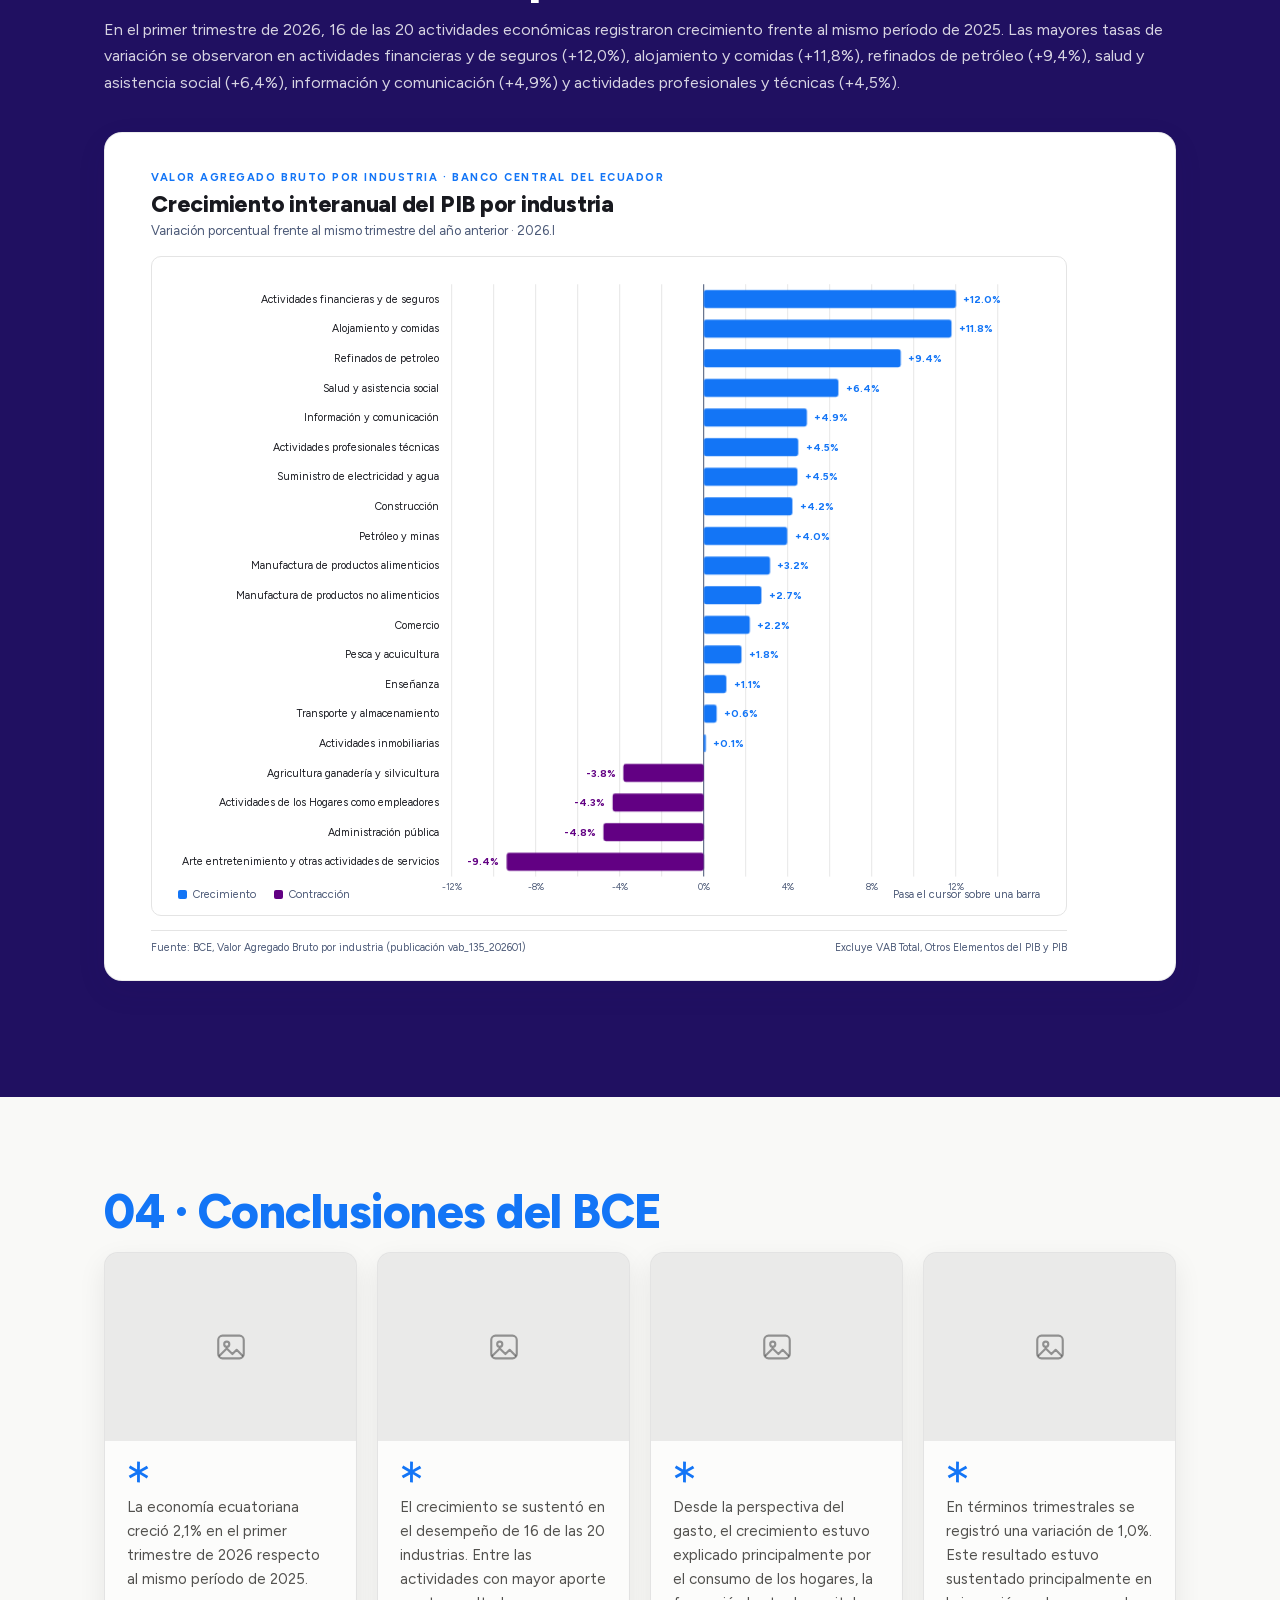
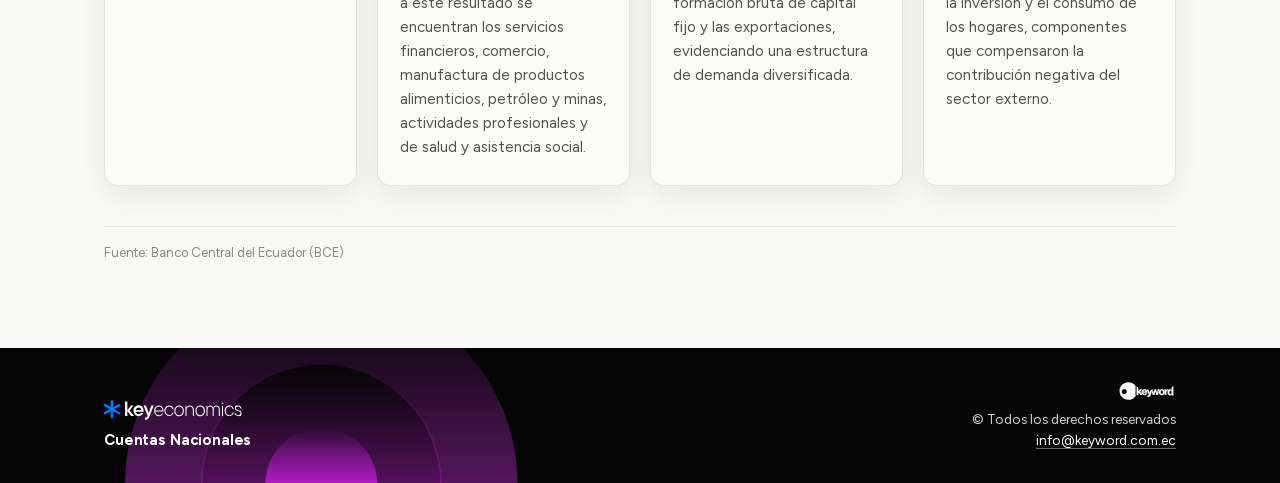
==== commit fe878900: "Unify blues to #1375f6; conclusions as four cards with photo space - Every accent blue (hero label, " ====
--- a/index.html
+++ b/index.html
@@ -115,7 +115,7 @@
 
   .eyebrow {
     display: inline-block; font-size: 12.5px; font-weight: 600; letter-spacing: 0.04em;
-    text-transform: uppercase; color: #6fa8ee; margin-bottom: 18px;
+    text-transform: uppercase; color: #1375f6; margin-bottom: 18px;
   }
   h1 {
     font-size: clamp(32px, 5.5vw, 56px); line-height: 1.05; margin: 0 0 20px;
@@ -168,19 +168,19 @@
   .term summary:hover { background: var(--border); }
   .term p { margin: 0; padding: 0 18px 18px; font-size: 15.5px; line-height: 1.65; color: var(--text-secondary); }
   .term strong { color: var(--text-primary); }
-  .asterisk-list { list-style: none; margin: 0; padding: 0; }
-  .asterisk-list li { position: relative; padding-left: 40px; margin-bottom: 22px; font-size: 16px; line-height: 1.65; color: var(--text-secondary); }
-  .asterisk-list li::before {
-    content: ""; position: absolute; left: 0; top: 0.28em; width: 24px; height: 24px;
-    background: var(--series-1);
-    -webkit-mask: url('assets/asterisco.svg') center / contain no-repeat;
-    mask: url('assets/asterisco.svg') center / contain no-repeat;
-  }
-  .asterisk-list li::before { animation: asteriskSpin 14s linear infinite; }
-  .asterisk-list li:nth-child(2)::before { animation-duration: 18s; }
-  .asterisk-list li:nth-child(3)::before { animation-duration: 16s; }
+  .concl-grid { display: grid; grid-template-columns: 1fr; gap: 20px; margin-bottom: 8px; }
+  @media (min-width: 620px) { .concl-grid { grid-template-columns: repeat(2, 1fr); } }
+  @media (min-width: 1000px) { .concl-grid { grid-template-columns: repeat(4, 1fr); } }
+  .concl-card { display: flex; flex-direction: column; background: var(--surface-1); border: 1px solid var(--border); border-radius: var(--card-radius); overflow: hidden; box-shadow: 0 10px 28px rgba(24,25,31,0.08); }
+  .card-photo { aspect-ratio: 4 / 3; display: flex; align-items: center; justify-content: center; color: color-mix(in srgb, var(--text-primary) 40%, transparent); background: color-mix(in srgb, var(--text-primary) 7%, transparent); }
+  .card-photo img { width: 100%; height: 100%; object-fit: cover; display: block; }
+  .concl-body { padding: 20px 22px 26px; }
+  .concl-body p { margin: 0; font-size: 15px; line-height: 1.6; color: var(--text-secondary); }
+  .asterisk { display: block; width: 22px; height: 22px; margin-bottom: 12px; background: var(--series-1);
+    -webkit-mask: url('assets/asterisco.svg') center / contain no-repeat; mask: url('assets/asterisco.svg') center / contain no-repeat;
+    animation: asteriskSpin 16s linear infinite; }
   @keyframes asteriskSpin { to { transform: rotate(360deg); } }
-  @media (prefers-reduced-motion: reduce) { .asterisk-list li::before { animation: none; } }
+  @media (prefers-reduced-motion: reduce) { .asterisk { animation: none; } }
   .card-grid { display: grid; grid-template-columns: 1fr; gap: 16px; margin-bottom: 36px; }
   @media (min-width: 620px) { .card-grid { grid-template-columns: repeat(2, 1fr); } }
   @media (min-width: 1000px) { .card-grid { grid-template-columns: repeat(4, 1fr); } }
@@ -427,7 +427,7 @@
     <div class="kicker">02 · Componentes del PIB</div>
     <p class="section-text">Según el informe del BCE, el crecimiento de la economía en el primer trimestre de 2026 respondió principalmente al dinamismo del consumo de los hogares y de la inversión, a través de la demanda interna:</p>
     <div class="card-grid">
-      <div class="info-card" style="--c:#0077ff">
+      <div class="info-card" style="--c:#1375f6">
         <div class="card-icon"><svg viewBox="0 0 24 24" width="26" height="26" fill="none" stroke="currentColor" stroke-width="1.8" stroke-linecap="round" stroke-linejoin="round" aria-hidden="true"><rect x="3" y="3" width="18" height="18" rx="4"/><path d="M8 12h8M12 8v8"/></svg></div>
         <div class="card-number">3,9%</div>
         <p>El consumo final de los hogares aumentó 3,9%, explicado por una mayor demanda de productos alimenticios y servicios.</p>
@@ -469,11 +469,36 @@
 <section id="conclusiones" class="sec sec-light">
   <div class="wrap">
     <div class="kicker">04 · Conclusiones del BCE</div>
-    <ul class="asterisk-list">
-      <li>La economía ecuatoriana creció 2,1% en el primer trimestre de 2026 respecto al mismo período de 2025. El crecimiento se sustentó en el desempeño de 16 de las 20 industrias. Entre las actividades con mayor aporte a este resultado se encuentran los servicios financieros, comercio, manufactura de productos alimenticios, petróleo y minas, actividades profesionales y de salud y asistencia social.</li>
-      <li>Desde la perspectiva del gasto, el crecimiento estuvo explicado principalmente por el consumo de los hogares, la formación bruta de capital fijo y las exportaciones, evidenciando una estructura de demanda diversificada.</li>
-      <li>En términos trimestrales se registró una variación de 1,0%. Este resultado estuvo sustentado principalmente en la inversión y el consumo de los hogares, componentes que compensaron la contribución negativa del sector externo.</li>
-    </ul>
+    <div class="concl-grid">
+      <article class="concl-card">
+        <div class="card-photo" role="img" aria-label="Espacio para foto"><svg viewBox="0 0 24 24" width="34" height="34" fill="none" stroke="currentColor" stroke-width="1.5" stroke-linecap="round" stroke-linejoin="round" aria-hidden="true"><rect x="3" y="4" width="18" height="16" rx="3"/><circle cx="9" cy="10" r="1.8"/><path d="m4 18 5-5 4 4 3-3 4 4"/></svg></div>
+        <div class="concl-body">
+          <span class="asterisk" aria-hidden="true"></span>
+          <p>La economía ecuatoriana creció 2,1% en el primer trimestre de 2026 respecto al mismo período de 2025.</p>
+        </div>
+      </article>
+      <article class="concl-card">
+        <div class="card-photo" role="img" aria-label="Espacio para foto"><svg viewBox="0 0 24 24" width="34" height="34" fill="none" stroke="currentColor" stroke-width="1.5" stroke-linecap="round" stroke-linejoin="round" aria-hidden="true"><rect x="3" y="4" width="18" height="16" rx="3"/><circle cx="9" cy="10" r="1.8"/><path d="m4 18 5-5 4 4 3-3 4 4"/></svg></div>
+        <div class="concl-body">
+          <span class="asterisk" aria-hidden="true"></span>
+          <p>El crecimiento se sustentó en el desempeño de 16 de las 20 industrias. Entre las actividades con mayor aporte a este resultado se encuentran los servicios financieros, comercio, manufactura de productos alimenticios, petróleo y minas, actividades profesionales y de salud y asistencia social.</p>
+        </div>
+      </article>
+      <article class="concl-card">
+        <div class="card-photo" role="img" aria-label="Espacio para foto"><svg viewBox="0 0 24 24" width="34" height="34" fill="none" stroke="currentColor" stroke-width="1.5" stroke-linecap="round" stroke-linejoin="round" aria-hidden="true"><rect x="3" y="4" width="18" height="16" rx="3"/><circle cx="9" cy="10" r="1.8"/><path d="m4 18 5-5 4 4 3-3 4 4"/></svg></div>
+        <div class="concl-body">
+          <span class="asterisk" aria-hidden="true"></span>
+          <p>Desde la perspectiva del gasto, el crecimiento estuvo explicado principalmente por el consumo de los hogares, la formación bruta de capital fijo y las exportaciones, evidenciando una estructura de demanda diversificada.</p>
+        </div>
+      </article>
+      <article class="concl-card">
+        <div class="card-photo" role="img" aria-label="Espacio para foto"><svg viewBox="0 0 24 24" width="34" height="34" fill="none" stroke="currentColor" stroke-width="1.5" stroke-linecap="round" stroke-linejoin="round" aria-hidden="true"><rect x="3" y="4" width="18" height="16" rx="3"/><circle cx="9" cy="10" r="1.8"/><path d="m4 18 5-5 4 4 3-3 4 4"/></svg></div>
+        <div class="concl-body">
+          <span class="asterisk" aria-hidden="true"></span>
+          <p>En términos trimestrales se registró una variación de 1,0%. Este resultado estuvo sustentado principalmente en la inversión y el consumo de los hogares, componentes que compensaron la contribución negativa del sector externo.</p>
+        </div>
+      </article>
+    </div>
     <p class="source-note">Fuente: Banco Central del Ecuador (BCE)</p>
   </div>
 </section>
@@ -681,13 +706,13 @@
 
   // ---------- Reveal blocks on scroll ----------
   (function () {
-    var groups = [".sec .kicker", ".sec .section-text", ".terms", ".chart-panel", ".card-grid .info-card", ".asterisk-list li"];
+    var groups = [".sec .kicker", ".sec .section-text", ".terms", ".chart-panel", ".card-grid .info-card", ".concl-card"];
     var items = [];
     groups.forEach(function (sel) {
       document.querySelectorAll(sel).forEach(function (el, i) {
         el.classList.add("reveal");
         if (sel.indexOf("info-card") > -1) el.style.setProperty("--rd", (i * 0.1) + "s");
-        if (sel.indexOf("asterisk") > -1) el.style.setProperty("--rd", (i * 0.14) + "s");
+        if (sel.indexOf("concl") > -1) el.style.setProperty("--rd", (i * 0.12) + "s");
         items.push(el);
       });
     });
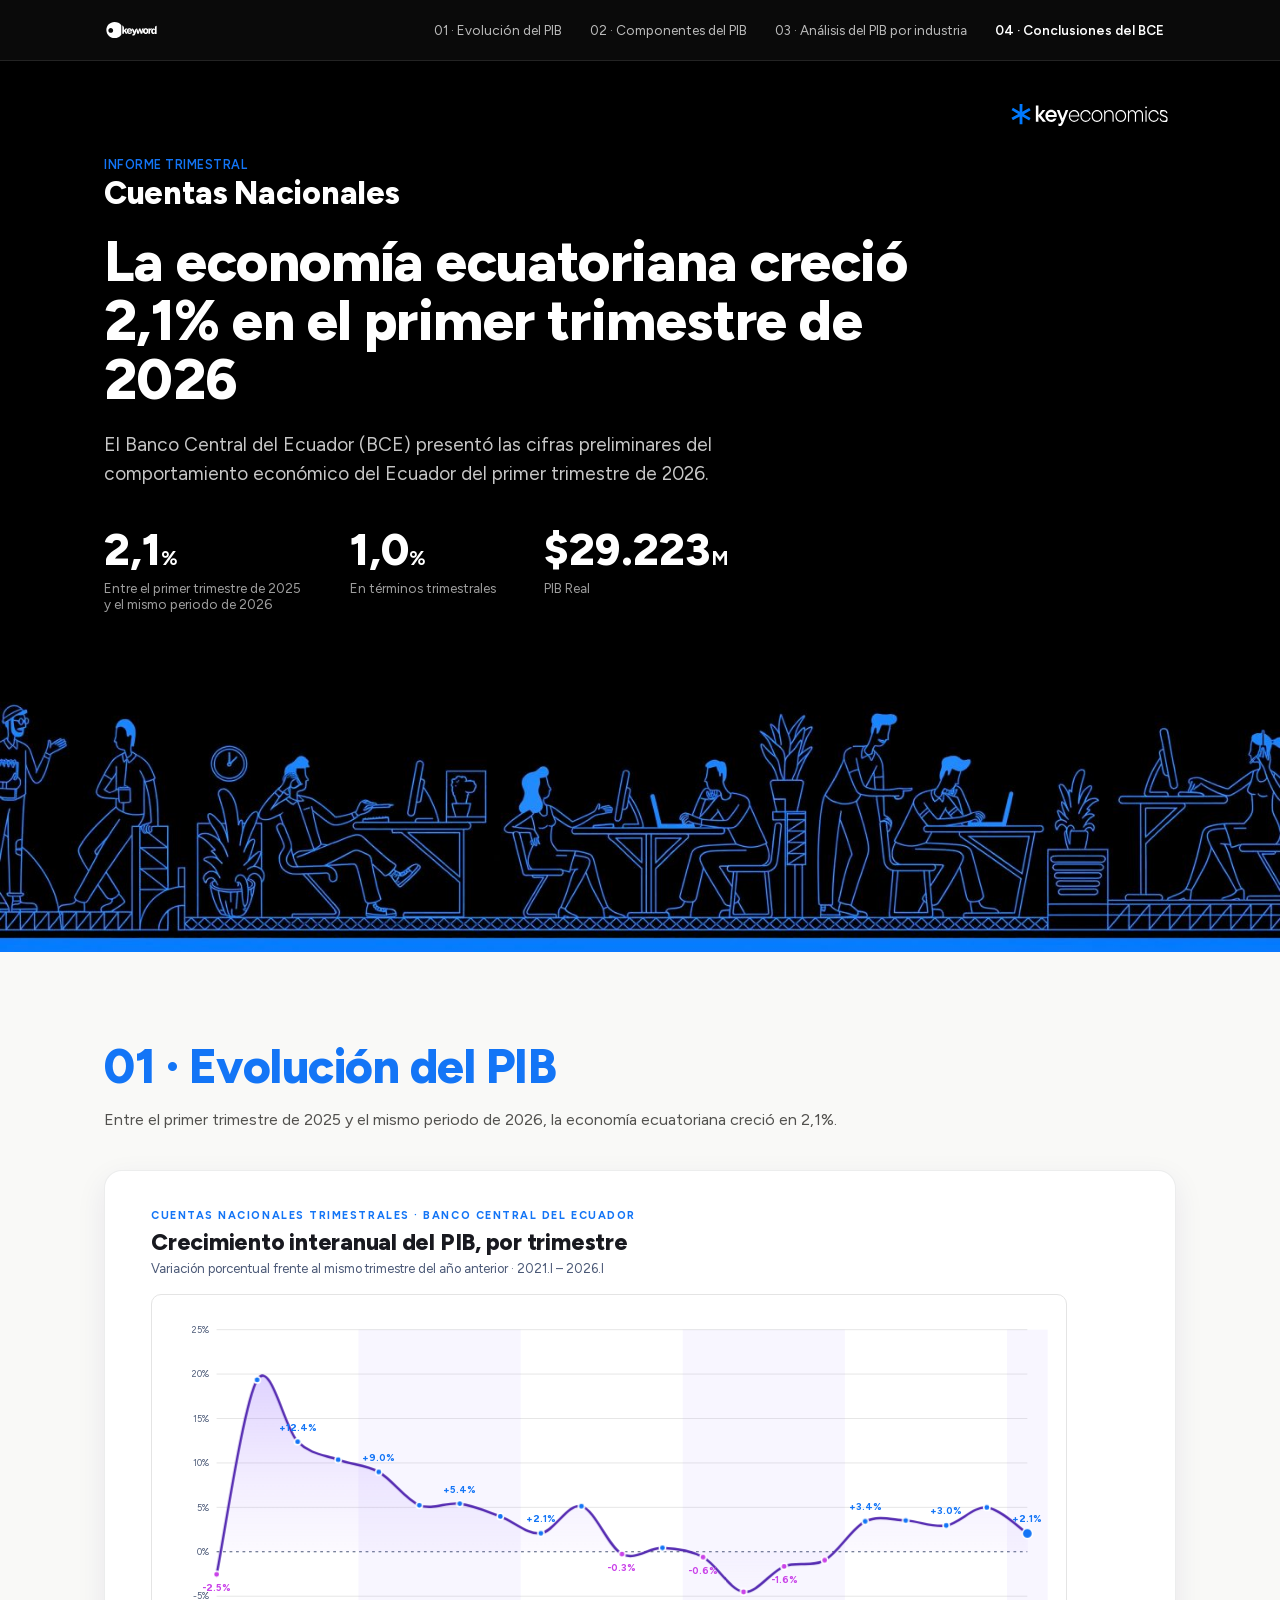
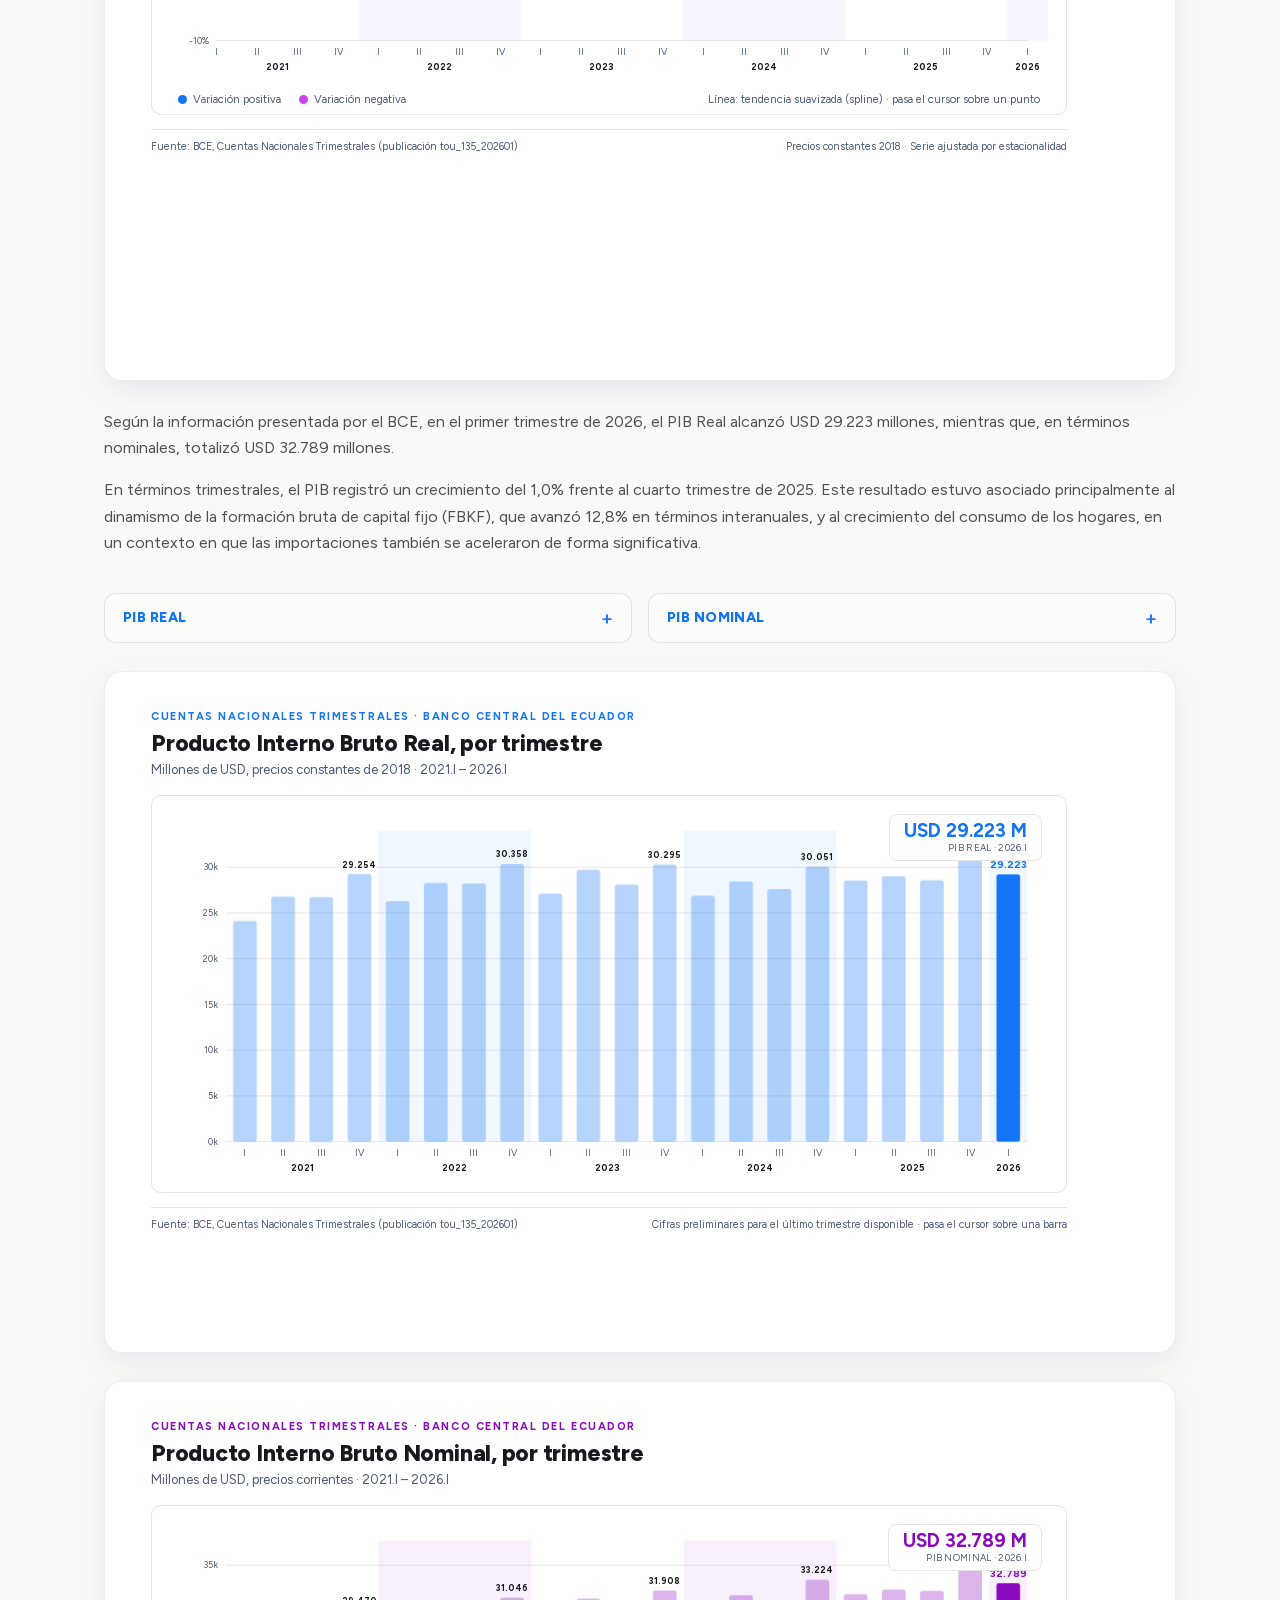
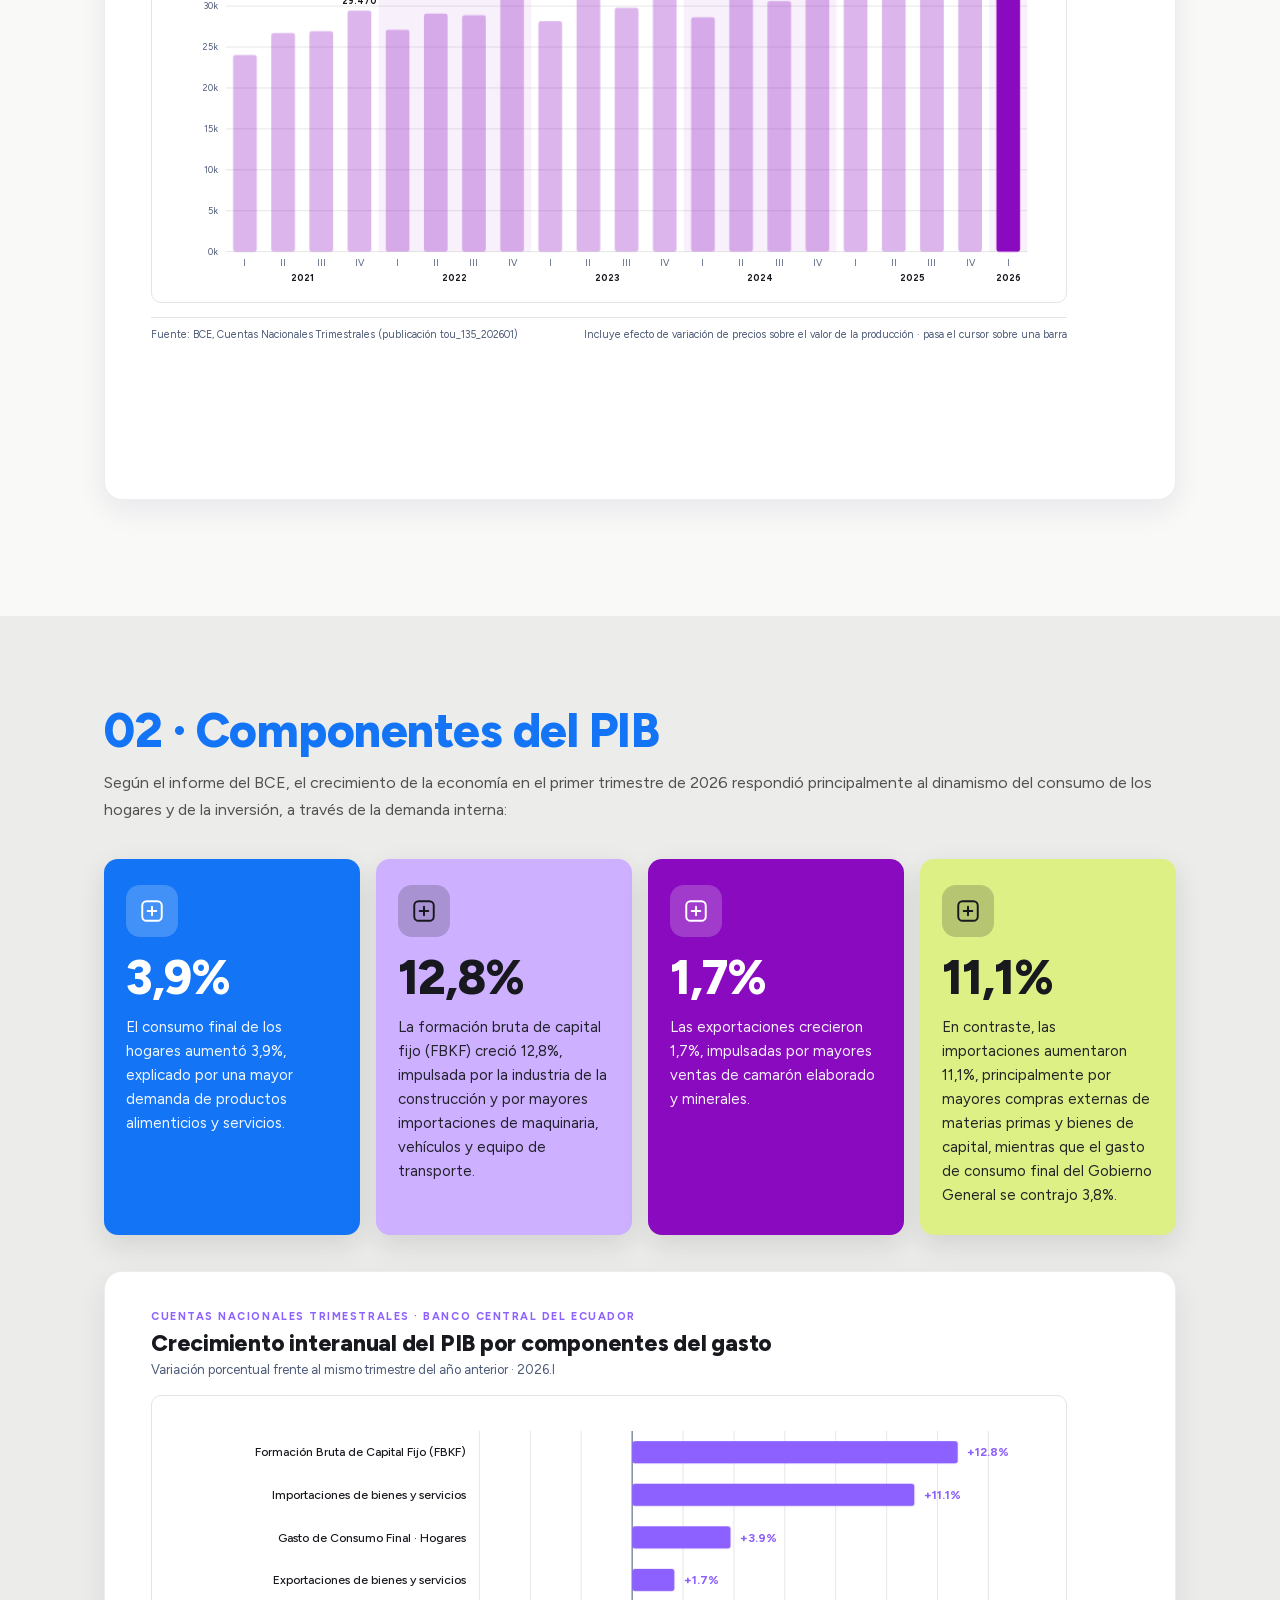
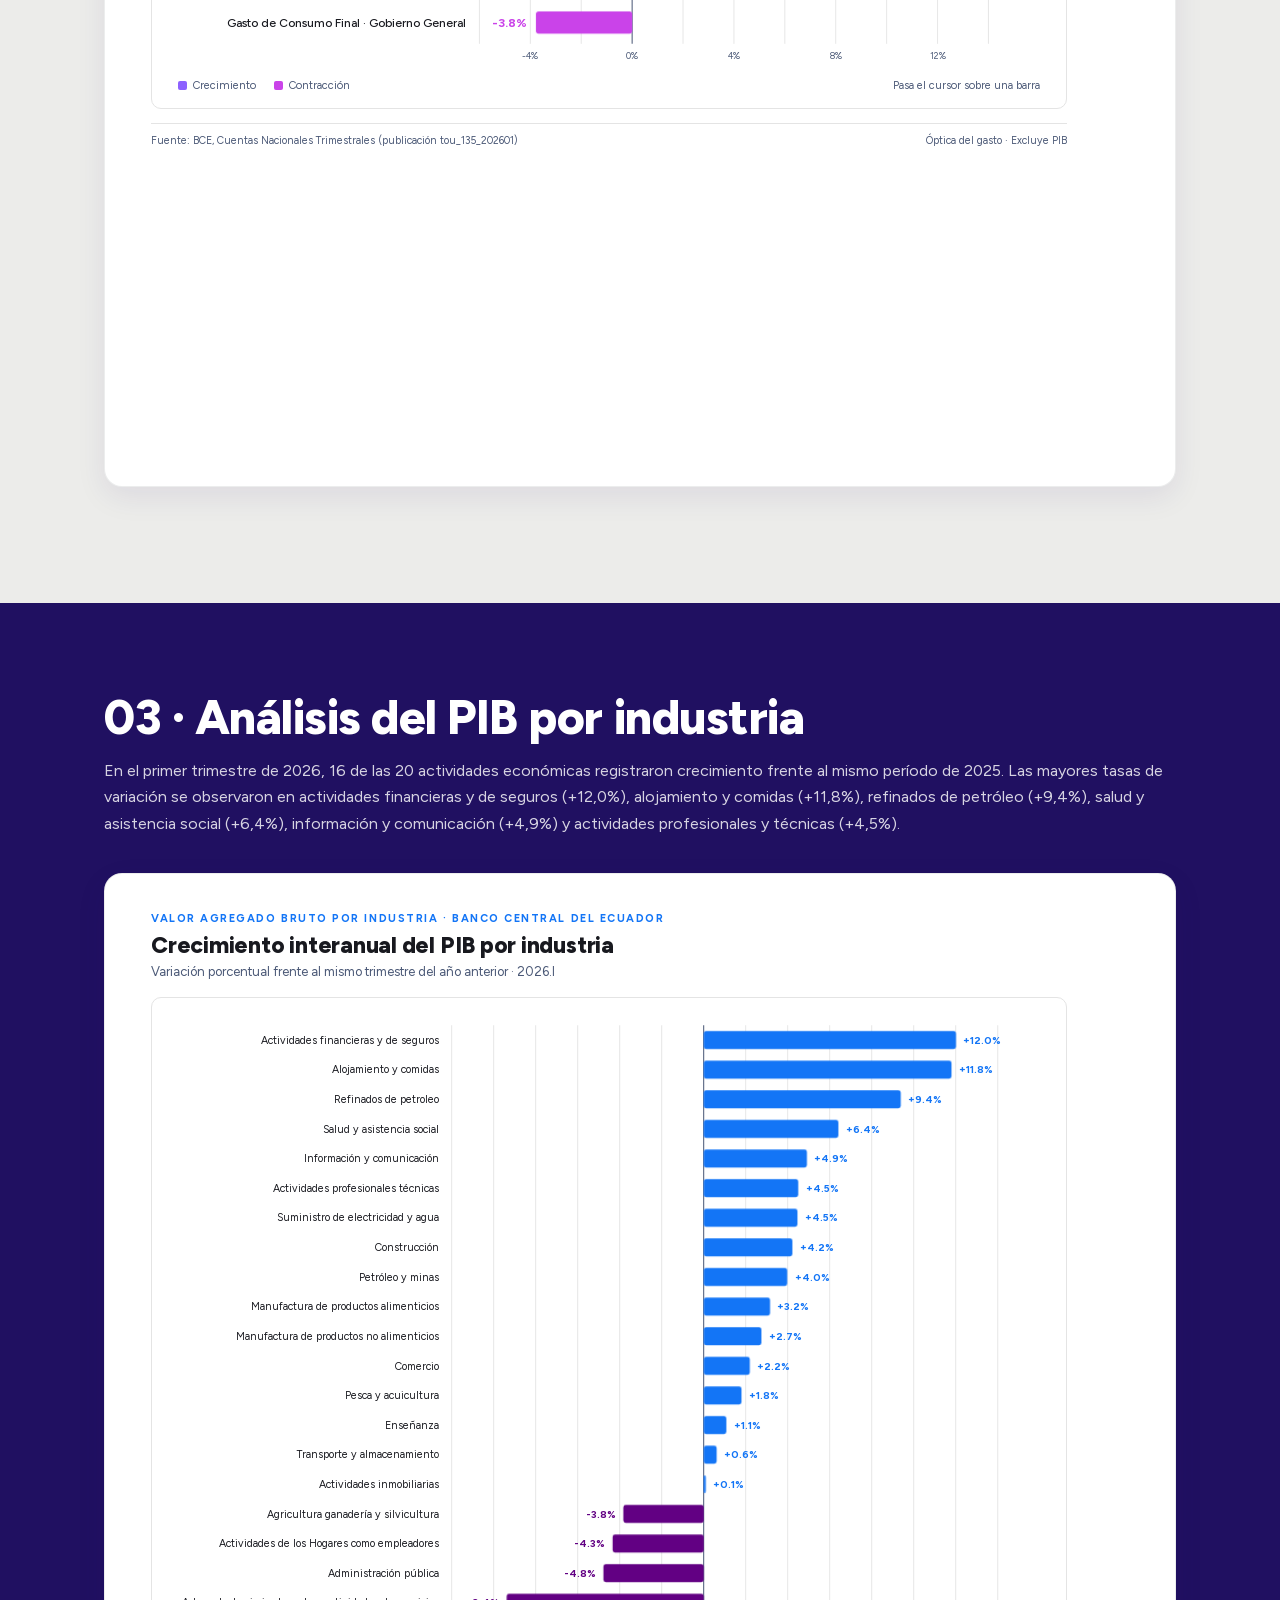
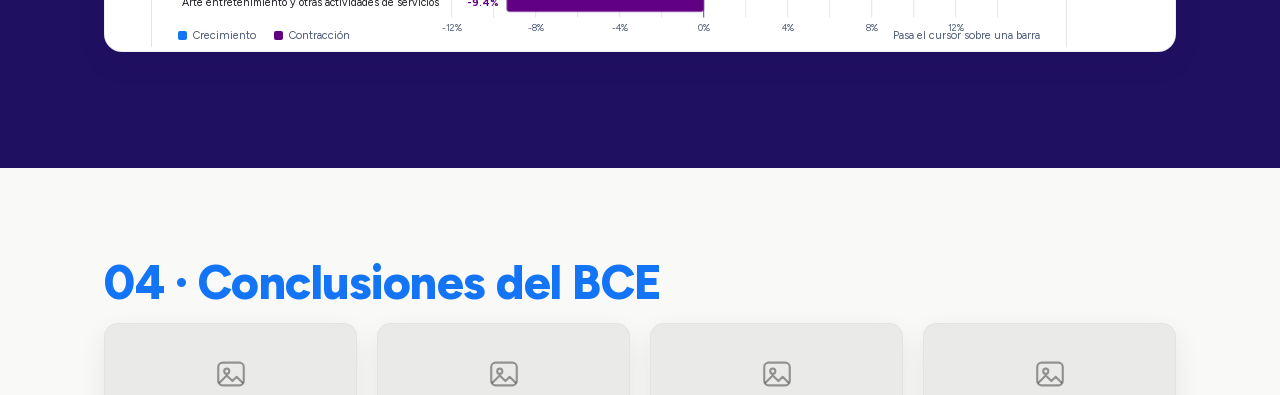
==== commit 6ccf9c88: "Shorter photo areas on conclusion cards at tablet/phone widths Co-Authored-By: Claude Sonnet 5 <nore" ====
--- a/index.html
+++ b/index.html
@@ -171,8 +171,10 @@
   .concl-grid { display: grid; grid-template-columns: 1fr; gap: 20px; margin-bottom: 8px; }
   @media (min-width: 620px) { .concl-grid { grid-template-columns: repeat(2, 1fr); } }
   @media (min-width: 1000px) { .concl-grid { grid-template-columns: repeat(4, 1fr); } }
+  @media (min-width: 620px) and (max-width: 999px) { .card-photo { aspect-ratio: 21 / 9; max-height: 150px; } }
+  @media (min-width: 1000px) { .card-photo { aspect-ratio: 4 / 3; max-height: none; } }
   .concl-card { display: flex; flex-direction: column; background: var(--surface-1); border: 1px solid var(--border); border-radius: var(--card-radius); overflow: hidden; box-shadow: 0 10px 28px rgba(24,25,31,0.08); }
-  .card-photo { aspect-ratio: 4 / 3; display: flex; align-items: center; justify-content: center; color: color-mix(in srgb, var(--text-primary) 40%, transparent); background: color-mix(in srgb, var(--text-primary) 7%, transparent); }
+  .card-photo { aspect-ratio: 5 / 2; max-height: 170px; display: flex; align-items: center; justify-content: center; color: color-mix(in srgb, var(--text-primary) 40%, transparent); background: color-mix(in srgb, var(--text-primary) 7%, transparent); }
   .card-photo img { width: 100%; height: 100%; object-fit: cover; display: block; }
   .concl-body { padding: 20px 22px 26px; }
   .concl-body p { margin: 0; font-size: 15px; line-height: 1.6; color: var(--text-secondary); }
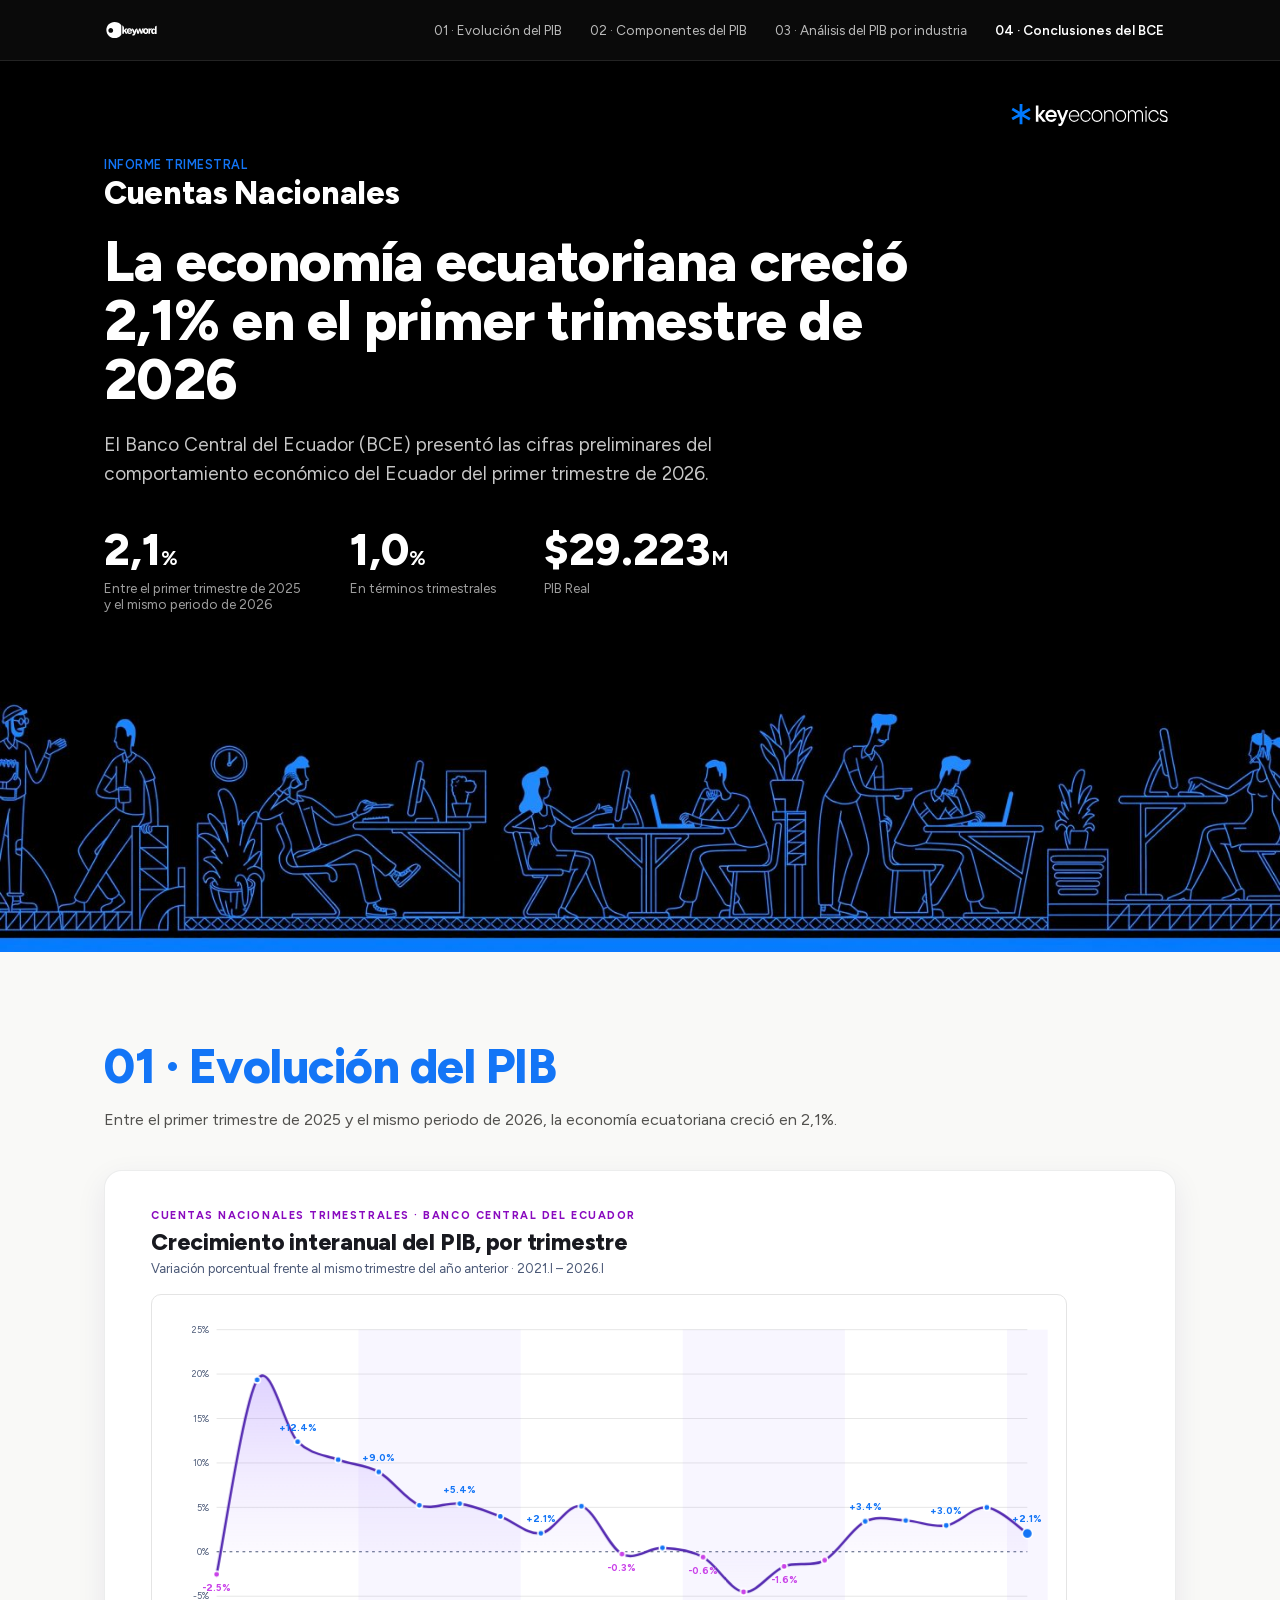
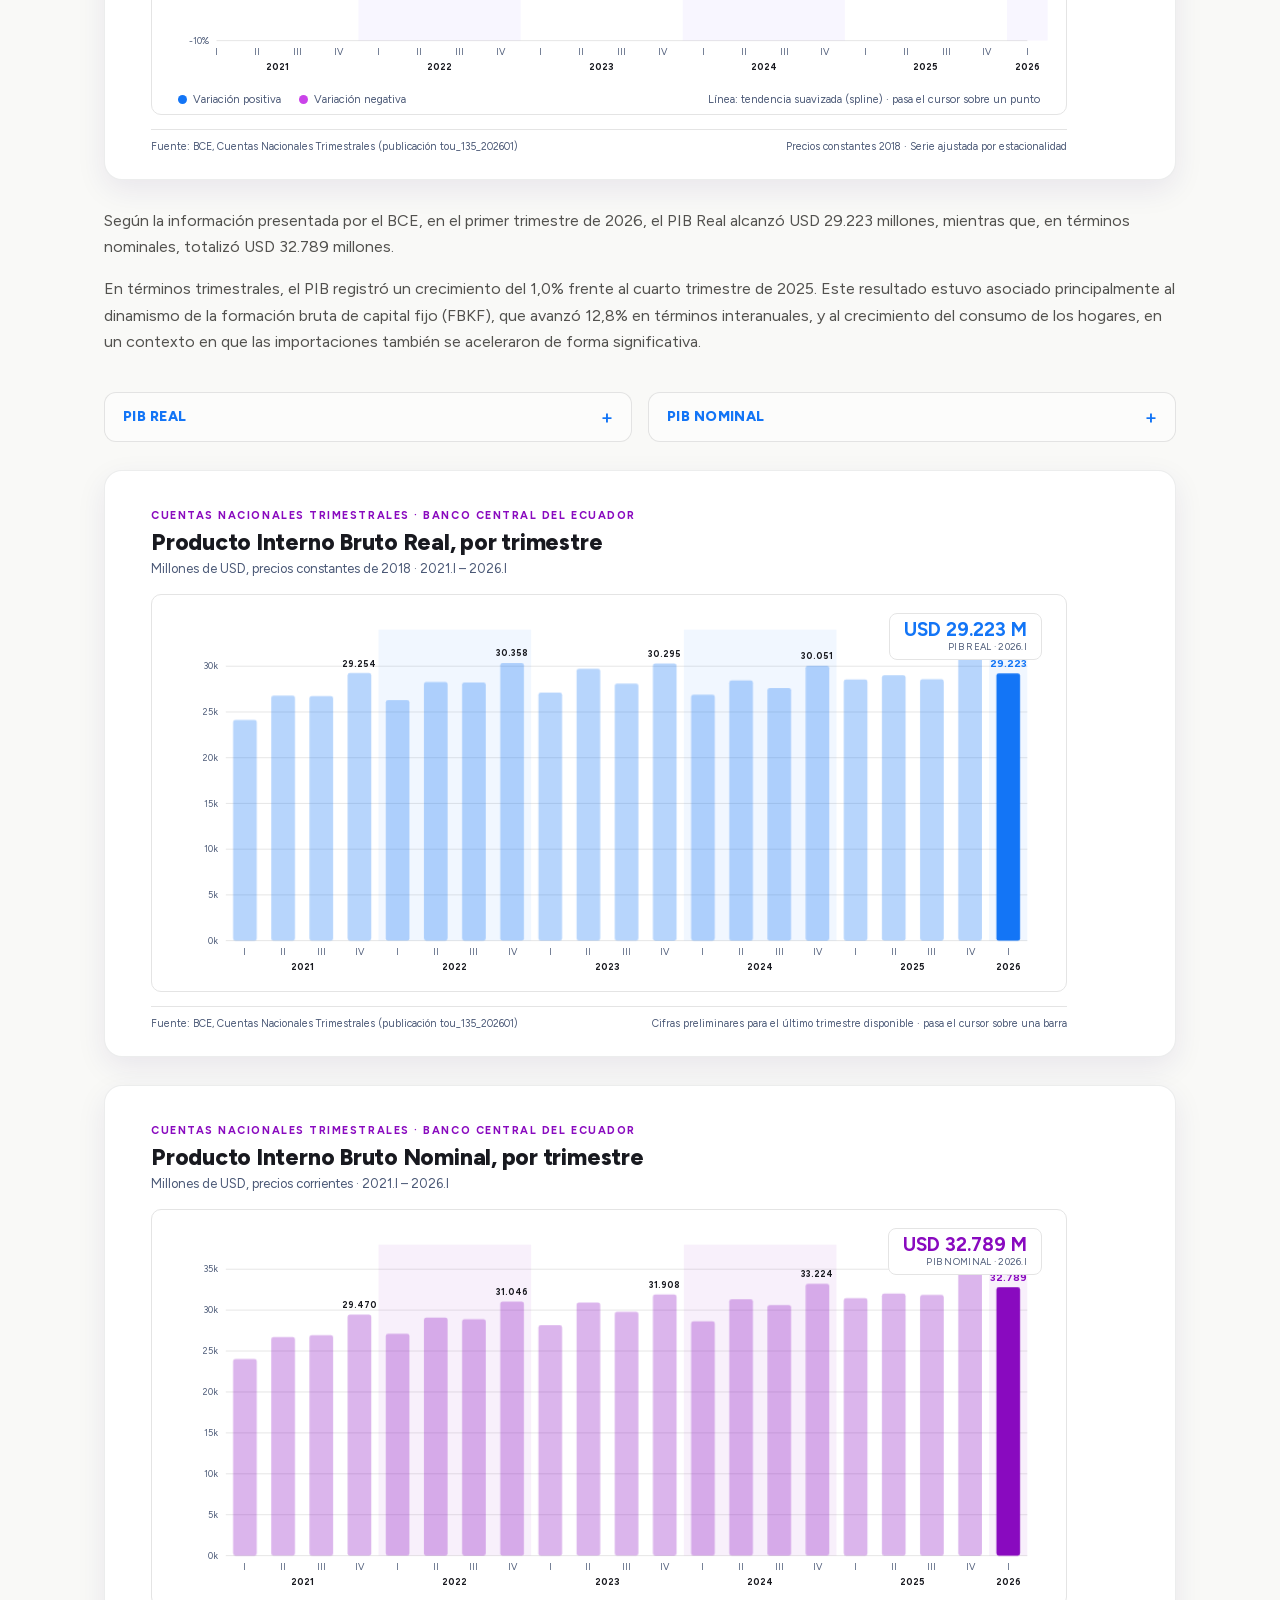
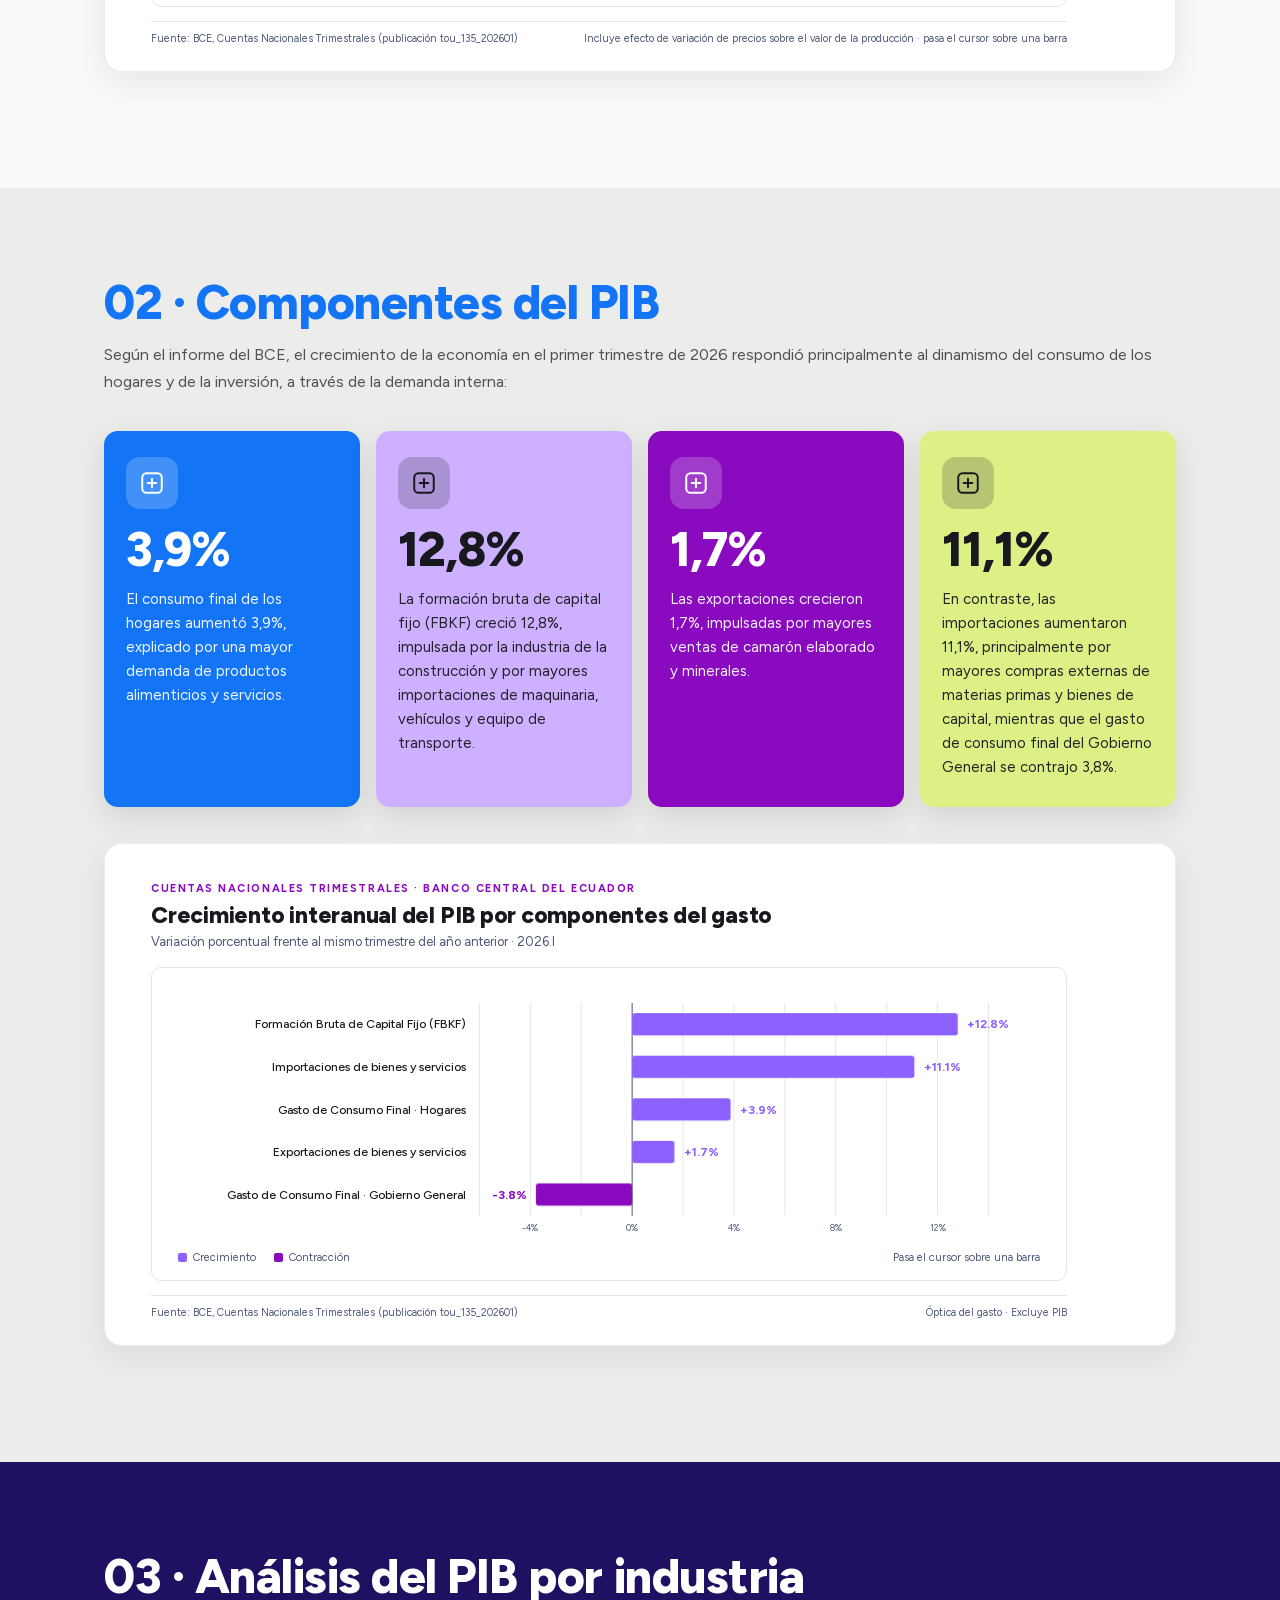
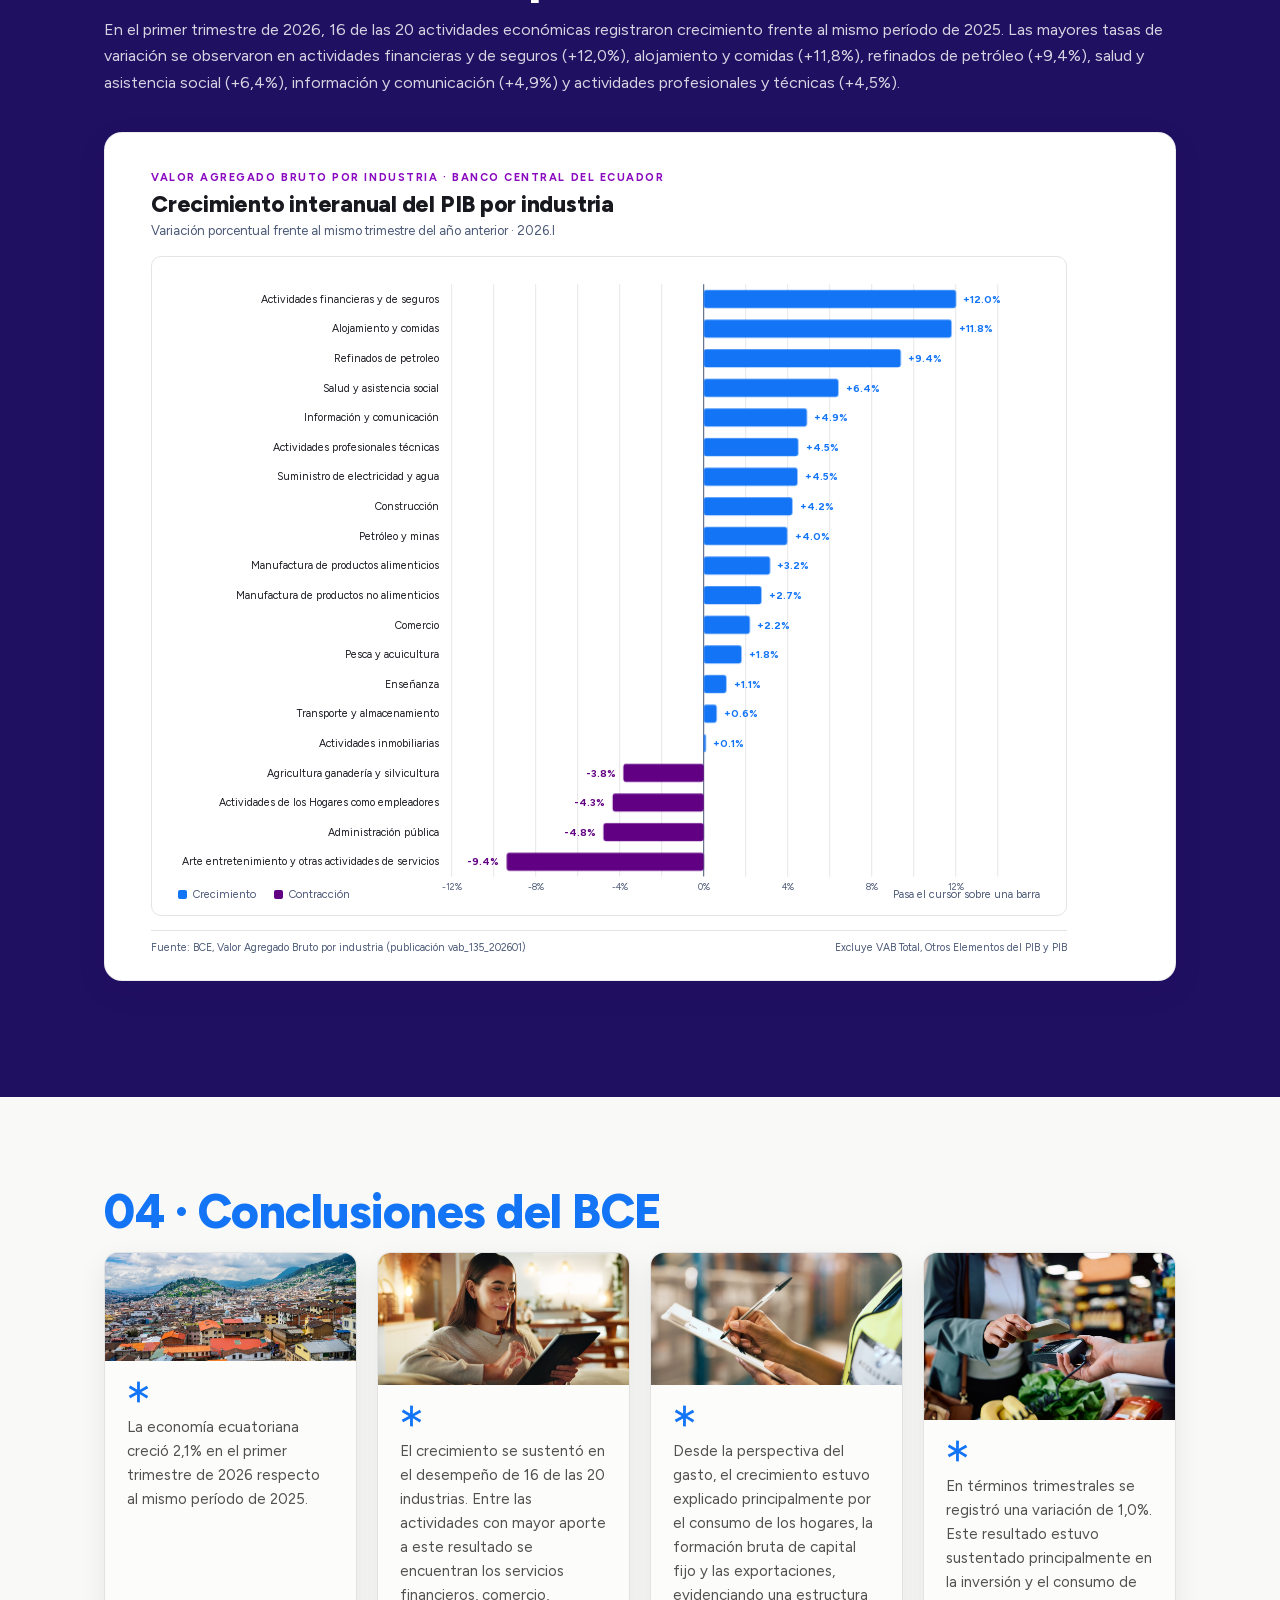
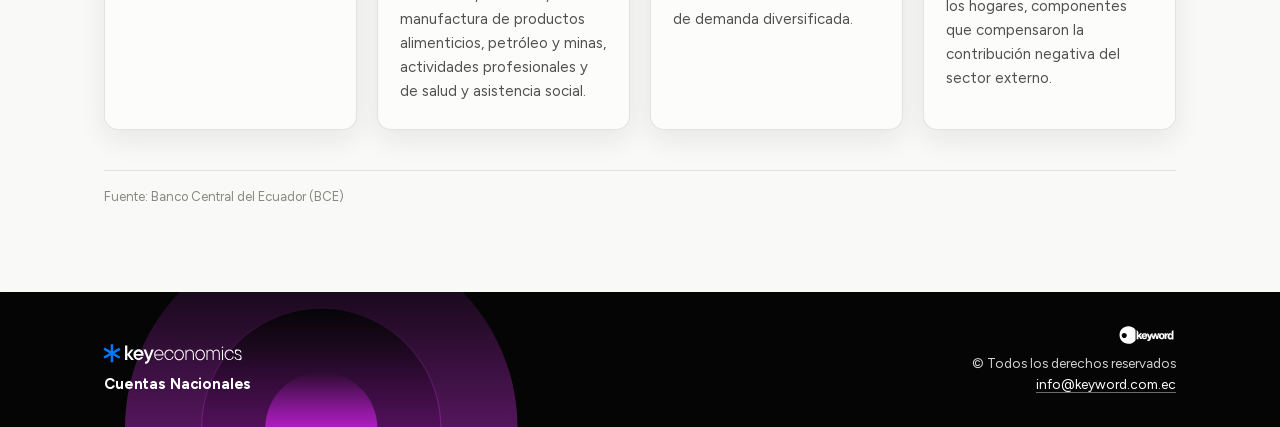
==== commit 184ccba5: "Add the four conclusion photos; compact legend in narrow charts Optimized copies (1000px wide, 87-22" ====
--- a/index.html
+++ b/index.html
@@ -473,28 +473,28 @@
     <div class="kicker">04 · Conclusiones del BCE</div>
     <div class="concl-grid">
       <article class="concl-card">
-        <div class="card-photo" role="img" aria-label="Espacio para foto"><svg viewBox="0 0 24 24" width="34" height="34" fill="none" stroke="currentColor" stroke-width="1.5" stroke-linecap="round" stroke-linejoin="round" aria-hidden="true"><rect x="3" y="4" width="18" height="16" rx="3"/><circle cx="9" cy="10" r="1.8"/><path d="m4 18 5-5 4 4 3-3 4 4"/></svg></div>
+        <div class="card-photo"><img src="assets/photos/conclusion-1.jpg" alt="Vista de la ciudad de Quito" loading="lazy" style="object-position:50% 40%"></div>
         <div class="concl-body">
           <span class="asterisk" aria-hidden="true"></span>
           <p>La economía ecuatoriana creció 2,1% en el primer trimestre de 2026 respecto al mismo período de 2025.</p>
         </div>
       </article>
       <article class="concl-card">
-        <div class="card-photo" role="img" aria-label="Espacio para foto"><svg viewBox="0 0 24 24" width="34" height="34" fill="none" stroke="currentColor" stroke-width="1.5" stroke-linecap="round" stroke-linejoin="round" aria-hidden="true"><rect x="3" y="4" width="18" height="16" rx="3"/><circle cx="9" cy="10" r="1.8"/><path d="m4 18 5-5 4 4 3-3 4 4"/></svg></div>
+        <div class="card-photo"><img src="assets/photos/conclusion-2.jpg" alt="Mujer usando una tableta" loading="lazy" style="object-position:30% 30%"></div>
         <div class="concl-body">
           <span class="asterisk" aria-hidden="true"></span>
           <p>El crecimiento se sustentó en el desempeño de 16 de las 20 industrias. Entre las actividades con mayor aporte a este resultado se encuentran los servicios financieros, comercio, manufactura de productos alimenticios, petróleo y minas, actividades profesionales y de salud y asistencia social.</p>
         </div>
       </article>
       <article class="concl-card">
-        <div class="card-photo" role="img" aria-label="Espacio para foto"><svg viewBox="0 0 24 24" width="34" height="34" fill="none" stroke="currentColor" stroke-width="1.5" stroke-linecap="round" stroke-linejoin="round" aria-hidden="true"><rect x="3" y="4" width="18" height="16" rx="3"/><circle cx="9" cy="10" r="1.8"/><path d="m4 18 5-5 4 4 3-3 4 4"/></svg></div>
+        <div class="card-photo"><img src="assets/photos/conclusion-3.jpg" alt="Persona escribiendo en un portapapeles" loading="lazy" style="object-position:35% 50%"></div>
         <div class="concl-body">
           <span class="asterisk" aria-hidden="true"></span>
           <p>Desde la perspectiva del gasto, el crecimiento estuvo explicado principalmente por el consumo de los hogares, la formación bruta de capital fijo y las exportaciones, evidenciando una estructura de demanda diversificada.</p>
         </div>
       </article>
       <article class="concl-card">
-        <div class="card-photo" role="img" aria-label="Espacio para foto"><svg viewBox="0 0 24 24" width="34" height="34" fill="none" stroke="currentColor" stroke-width="1.5" stroke-linecap="round" stroke-linejoin="round" aria-hidden="true"><rect x="3" y="4" width="18" height="16" rx="3"/><circle cx="9" cy="10" r="1.8"/><path d="m4 18 5-5 4 4 3-3 4 4"/></svg></div>
+        <div class="card-photo"><img src="assets/photos/conclusion-4.jpg" alt="Pago con teléfono en una tienda" loading="lazy" style="object-position:55% 55%"></div>
         <div class="concl-body">
           <span class="asterisk" aria-hidden="true"></span>
           <p>En términos trimestrales se registró una variación de 1,0%. Este resultado estuvo sustentado principalmente en la inversión y el consumo de los hogares, componentes que compensaron la contribución negativa del sector externo.</p>
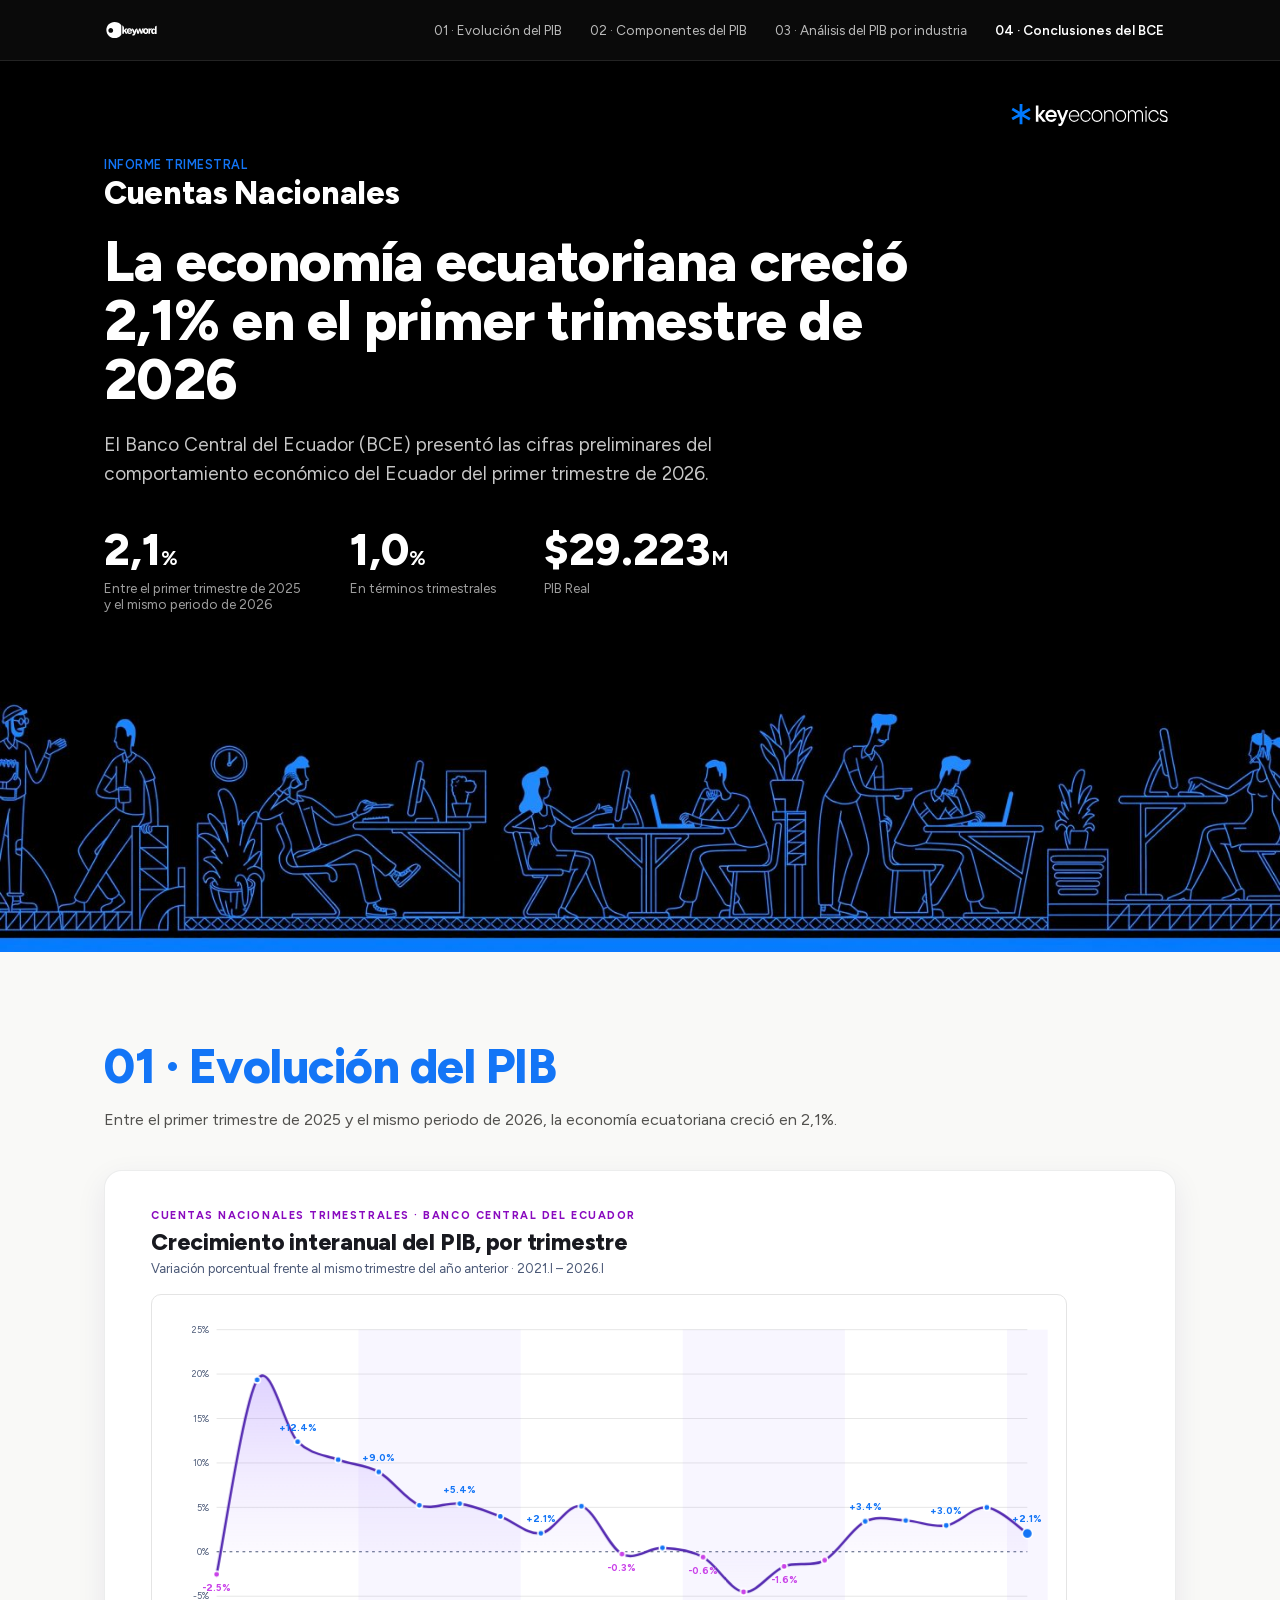
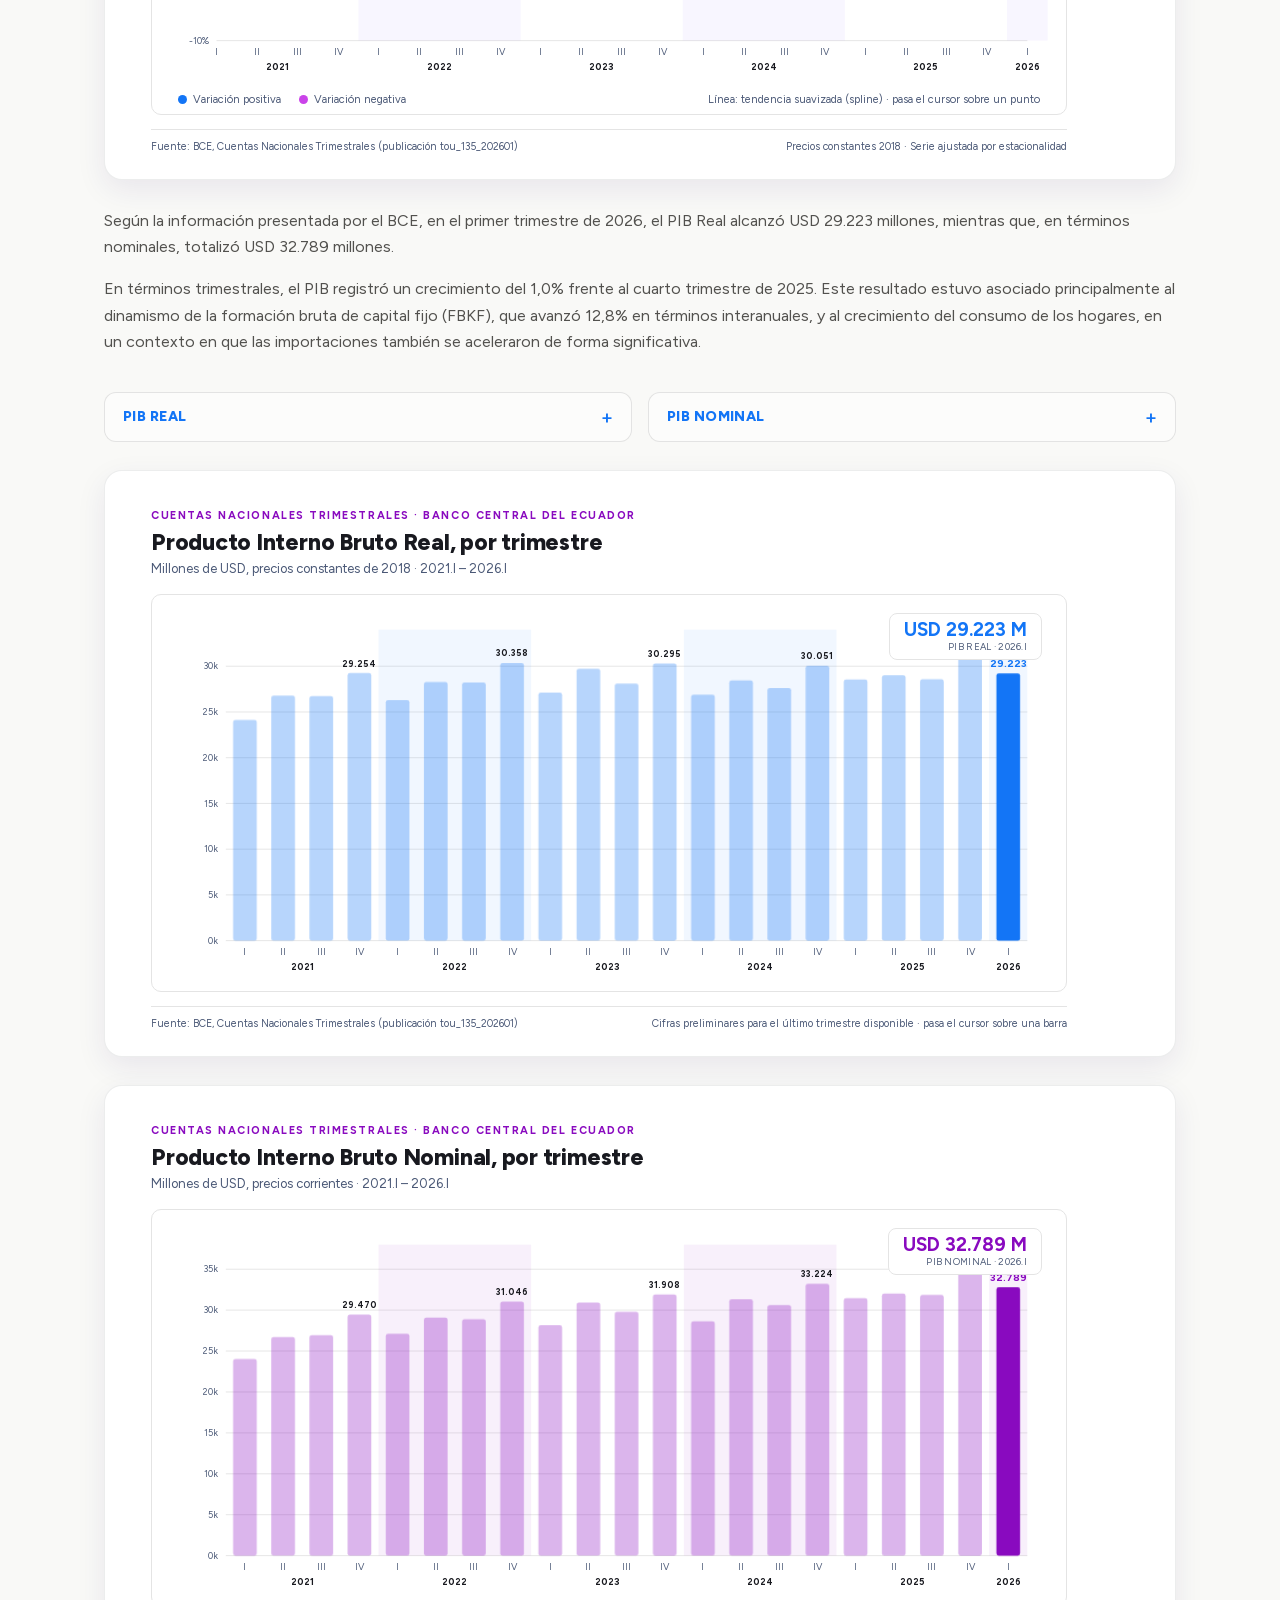
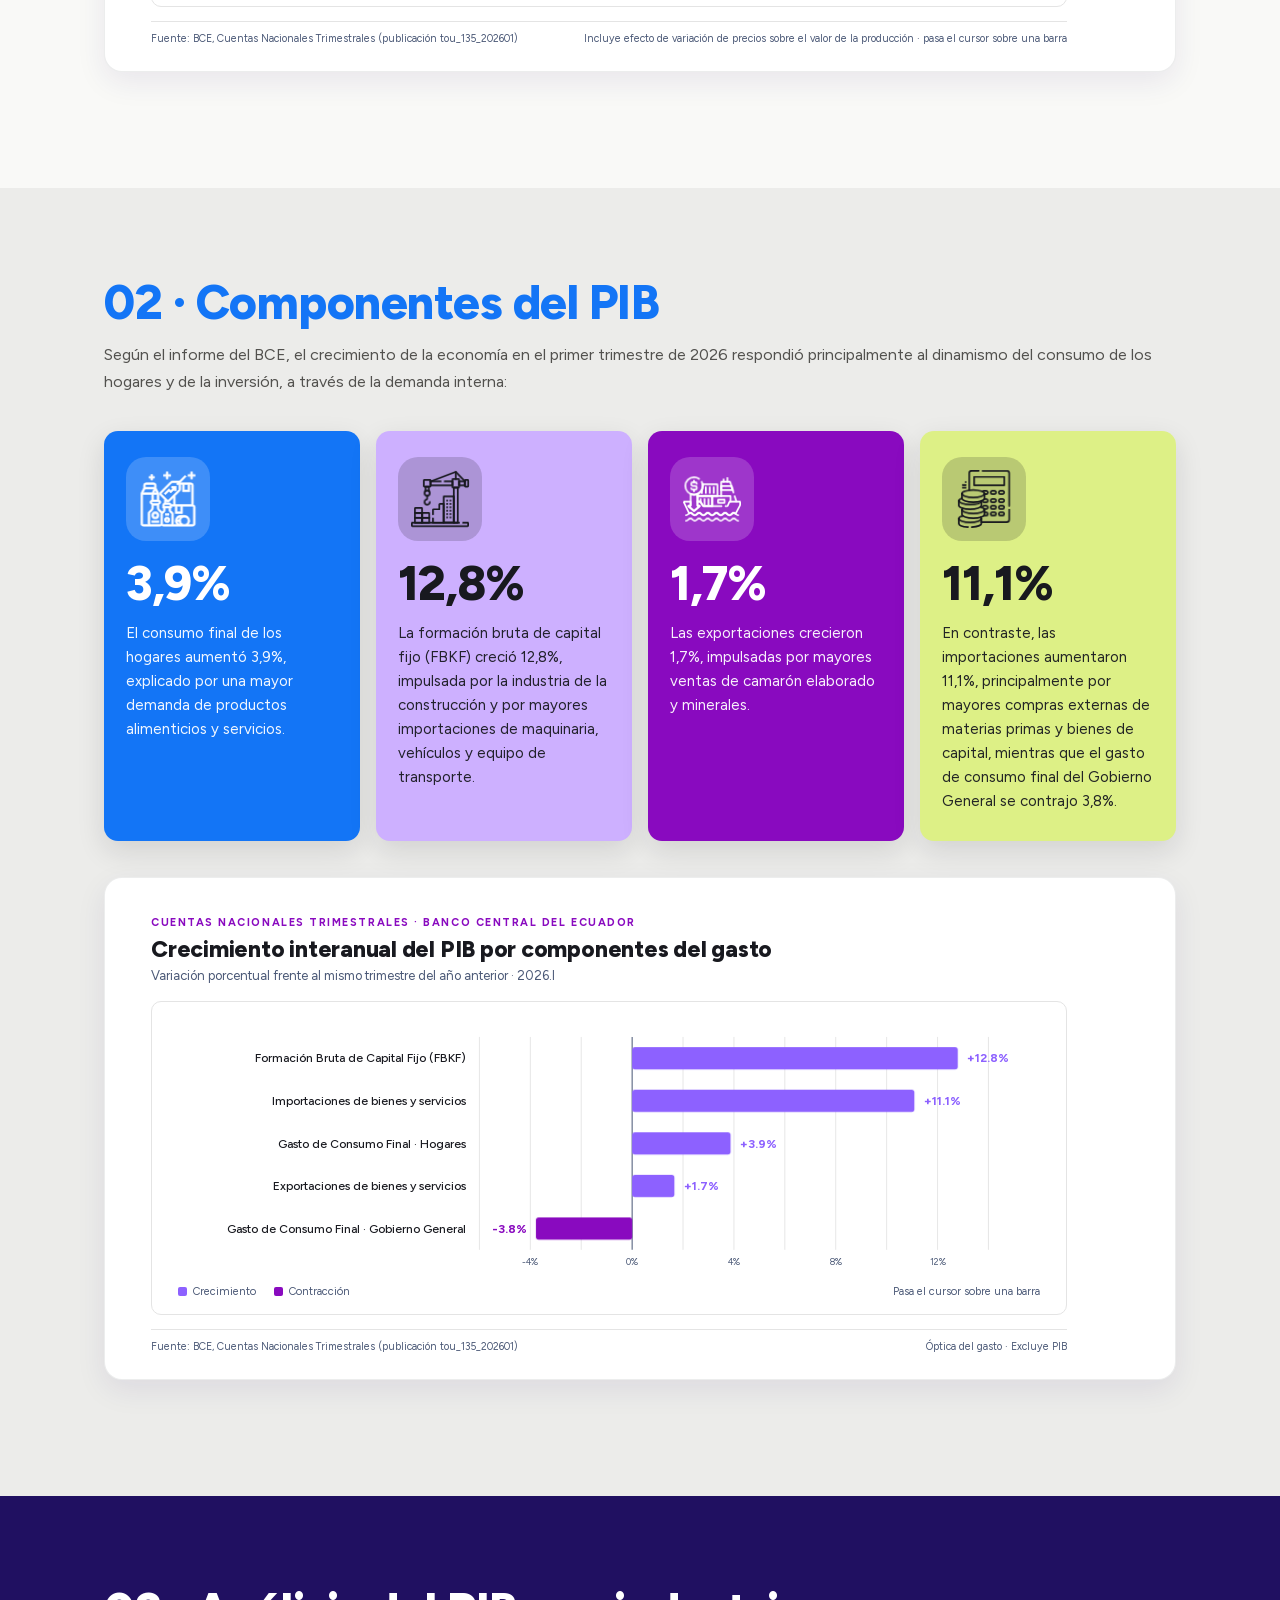
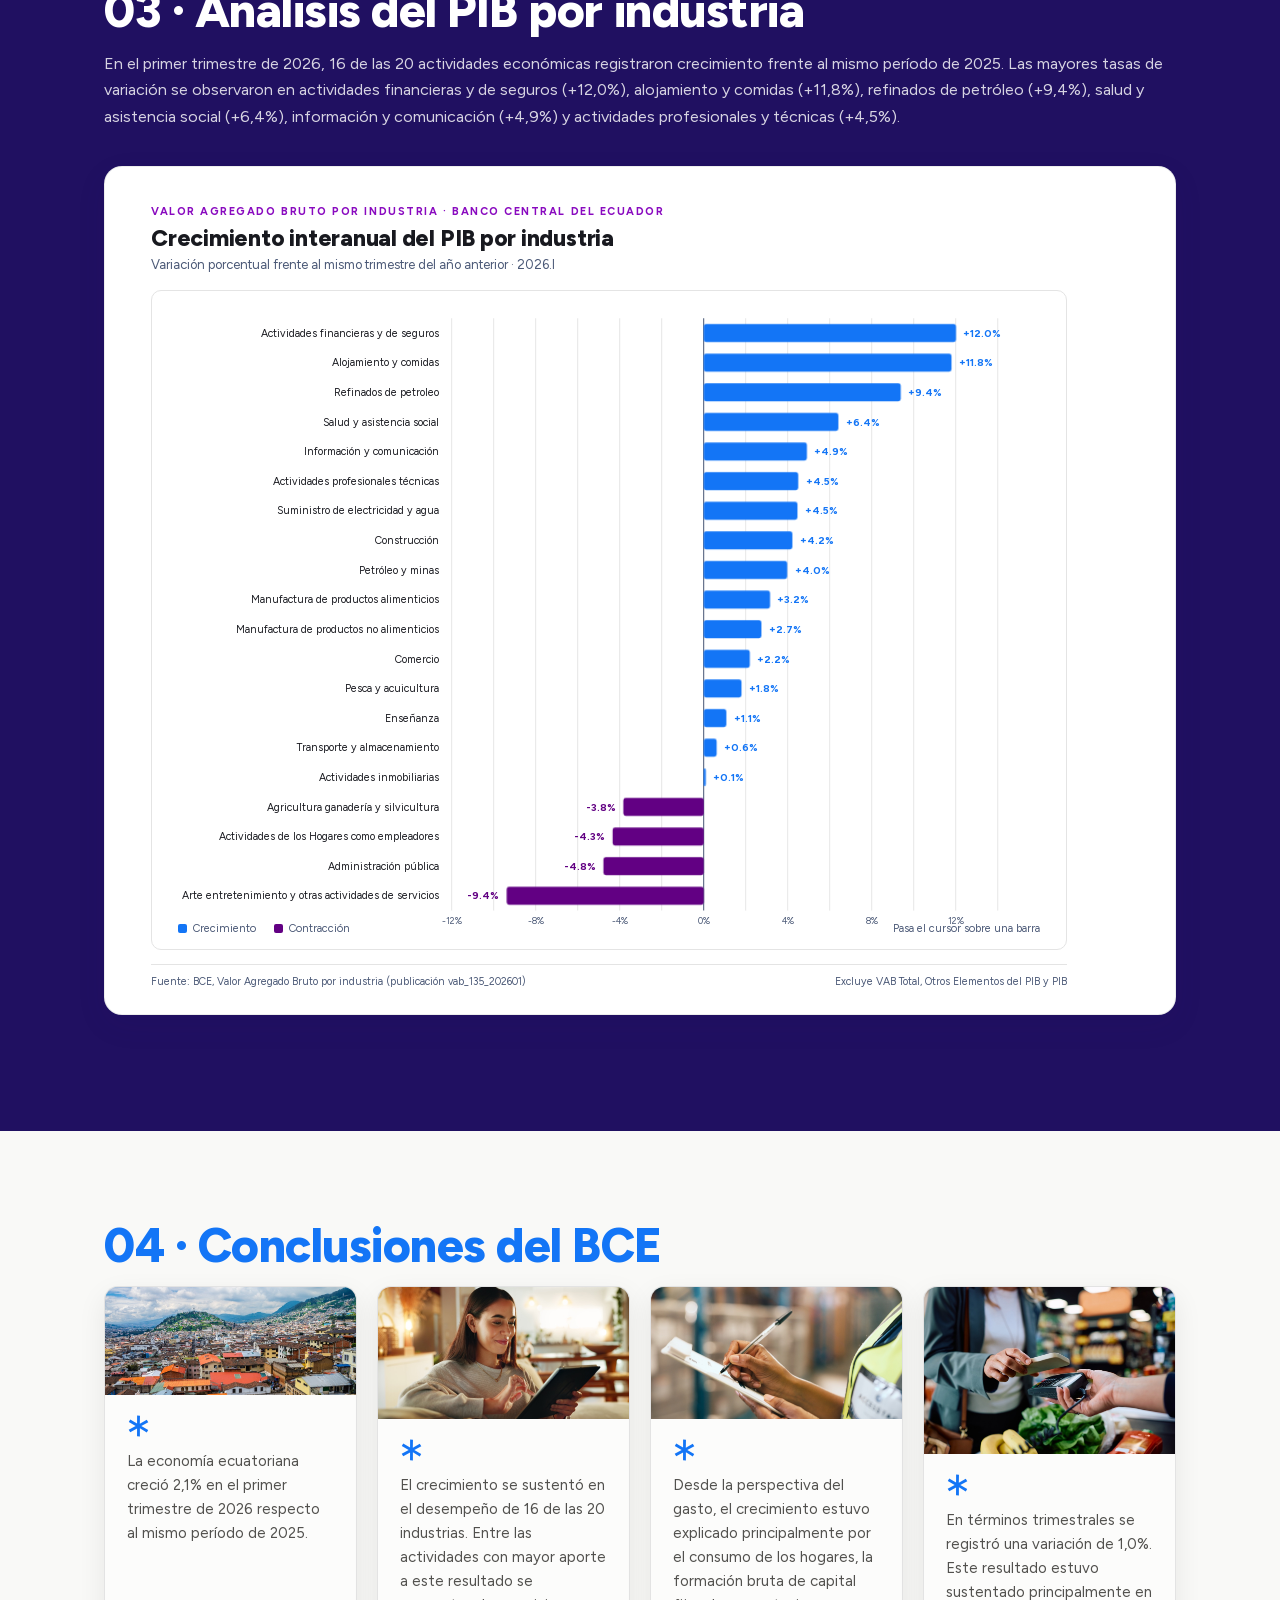
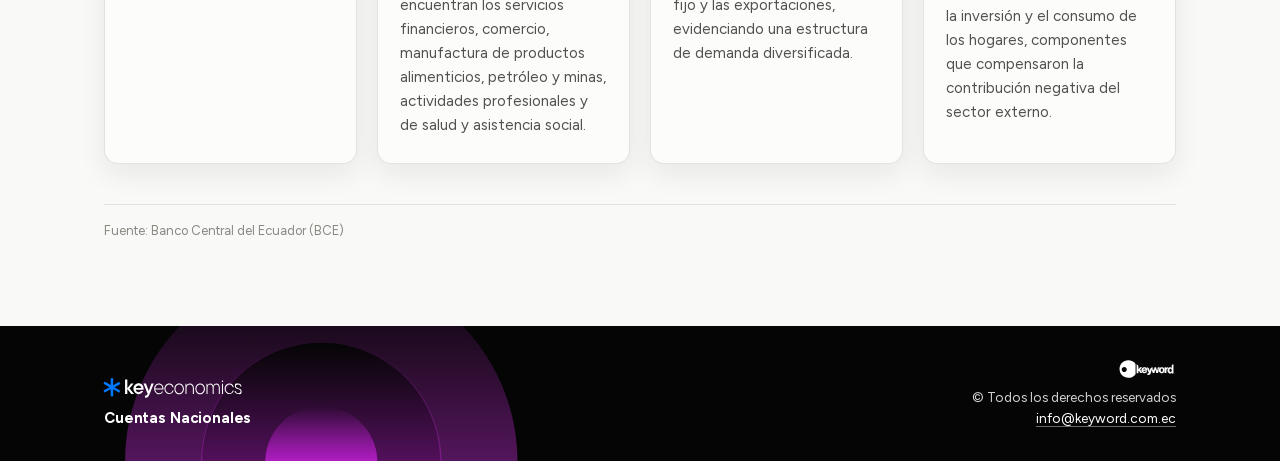
==== commit d797d788: "Add component icons to the section 02 cards with a draw-in animation The four v2comp SVGs are inline" ====
--- a/index.html
+++ b/index.html
@@ -289,7 +289,23 @@
 
   /* section 02 cards */
   .info-card { position: relative; overflow: hidden; background: var(--c); color: var(--fg, #ffffff); border-radius: var(--card-radius); padding: 26px 22px 28px; box-shadow: 0 10px 28px rgba(24,25,31,0.12); }
-  .card-icon { width: 52px; height: 52px; border-radius: 14px; display: flex; align-items: center; justify-content: center; margin-bottom: 16px; color: var(--fg, #ffffff); background: color-mix(in srgb, var(--fg, #ffffff) 20%, transparent); }
+  .card-icon { width: 84px; height: 84px; border-radius: 20px; display: flex; align-items: center; justify-content: center; margin-bottom: 18px; color: var(--fg, #ffffff); background: color-mix(in srgb, var(--fg, #ffffff) 18%, transparent); }
+  .card-icon .icon-svg { width: 58px; height: 58px; display: block; overflow: visible; }
+  /* icons draw themselves when the card appears */
+  .icon-svg :is(path, line, rect, circle, ellipse, polyline, polygon) {
+    stroke-dasharray: 1 !important; stroke-dashoffset: 1;
+    animation: iconDraw 1.5s cubic-bezier(.4,0,.2,1) var(--d, 0s) both paused;
+  }
+  .icon-fill path { fill: currentColor; fill-opacity: 0; stroke: currentColor; stroke-width: 5; stroke-linejoin: round;
+    animation: iconDraw 1.5s cubic-bezier(.4,0,.2,1) var(--d, 0s) both paused, iconFill .7s ease calc(var(--d, 0s) + 1.1s) both paused; }
+  .info-card.in .icon-svg :is(path, line, rect, circle, ellipse, polyline, polygon) { animation-play-state: running; }
+  .info-card.in .icon-fill path { animation-play-state: running, running; }
+  @keyframes iconDraw { 0% { stroke-dashoffset: 1; opacity: 0; } 2% { opacity: 1; } 100% { stroke-dashoffset: 0; opacity: 1; } }
+  @keyframes iconFill { from { fill-opacity: 0; } to { fill-opacity: 1; } }
+  @media (prefers-reduced-motion: reduce) {
+    .icon-svg :is(path, line, rect, circle, ellipse, polyline, polygon) { animation: none !important; stroke-dasharray: none !important; stroke-dashoffset: 0; }
+    .icon-fill path { fill-opacity: 1; stroke: none; }
+  }
   .card-number { font-size: clamp(38px, 4vw, 48px); font-weight: 800; line-height: 1; letter-spacing: -0.02em; color: var(--fg, #ffffff); margin: 0 0 14px; }
   .info-card p { margin: 0; font-size: 15px; line-height: 1.6; color: var(--fg, #ffffff); opacity: 0.94; }
 
@@ -430,22 +446,295 @@
     <p class="section-text">Según el informe del BCE, el crecimiento de la economía en el primer trimestre de 2026 respondió principalmente al dinamismo del consumo de los hogares y de la inversión, a través de la demanda interna:</p>
     <div class="card-grid">
       <div class="info-card" style="--c:#1375f6">
-        <div class="card-icon"><svg viewBox="0 0 24 24" width="26" height="26" fill="none" stroke="currentColor" stroke-width="1.8" stroke-linecap="round" stroke-linejoin="round" aria-hidden="true"><rect x="3" y="3" width="18" height="18" rx="4"/><path d="M8 12h8M12 8v8"/></svg></div>
+        <div class="card-icon"><svg class="icon-svg icon-fill" viewBox="0 0 512 512" xmlns="http://www.w3.org/2000/svg" aria-hidden="true" focusable="false"><g id="OUTLINE"><path d="m280 203.313 32-31.999v12.686h16v-40h-40v16h12.686l-20.686 20.687-16-16-41.657 41.656 11.314 11.314 30.343-30.344z"/><path d="m478.30322 304.84583a23.8607 23.8607 0 0 0 1.69678-8.84583v-160a24.0275 24.0275 0 0 0 -24-24h-88v-4.686l48.9707-48.9707-11.31445-11.31351-48.97025 48.97021h-62.059a23.84385 23.84385 0 0 0 -16.9707 7.02979l-88 88a24.02666 24.02666 0 0 0 0 33.94042l34.3437 34.34379v30.06226a24.0384 24.0384 0 0 0 -16 22.62374v24h8v17.37256a7.94677 7.94677 0 0 1 -2.34375 5.65723l-9.929 9.92895a24.27839 24.27839 0 0 0 -2.75659-3.302l-17.9414-17.94141a23.83889 23.83889 0 0 1 -7.02926-16.97021v-23.43112l10.34375-10.34423a19.29856 19.29856 0 0 0 -10.34375-32.66459v-52.52832a24.11791 24.11791 0 0 0 -2.53418-10.73291l-21.46582-42.9325v-22.11145a24.02718 24.02718 0 0 0 -24-24h-64a24.02718 24.02718 0 0 0 -24 24v22.11127l-21.46582 42.93121a24.12874 24.12874 0 0 0 -2.53418 10.73438v260.22314a24.02718 24.02718 0 0 0 24 24h144a23.90134 23.90134 0 0 0 16-6.13086 23.90134 23.90134 0 0 0 16 6.13086h256a24.0275 24.0275 0 0 0 24-24v-144a24.03955 24.03955 0 0 0 -17.69678-23.15417zm-78.30322-176.84583h32v48h-32zm-16 0v64h64v-64h8a8.00917 8.00917 0 0 1 8 8v160a8.00917 8.00917 0 0 1 -8 8h-128a8.00917 8.00917 0 0 1 -8-8v-68.686l40.9707-40.9707a23.84254 23.84254 0 0 0 7.0293-16.97074v-41.37256zm-97.37622 176a24.03824 24.03824 0 0 0 -22.62378-16h-24v-12.77966a23.97307 23.97307 0 0 0 32.9707-.87708l31.0293-31.02926v52.686a23.88238 23.88238 0 0 0 1.37622 8zm49.37622 16h32v48h-32zm-135.0293-117.65674 88-88a7.94524 7.94524 0 0 1 5.6563-2.34326h46.059l-10.34327 10.34326 11.31446 11.31348 10.34281-10.34274v46.0586a7.94677 7.94677 0 0 1 -2.34375 5.65723l-88 88a8.00771 8.00771 0 0 1 -11.3125 0l-49.37305-49.373a8.00889 8.00889 0 0 1 0-11.31357zm23.0293 109.65674a8.00917 8.00917 0 0 1 8-8h32a8.00917 8.00917 0 0 1 8 8v8h-48zm-48.9707-26.34326-10.3433 10.34326h-41.372l-10.3433-10.34277a3.31388 3.31388 0 0 1 2.34278-5.65723h57.373a3.31353 3.31353 0 0 1 2.34278 5.65674zm-43.97339-117.65674-16.00025 32h-78.11132l16-32zm12.94409 9.88843 11.05591 22.11157h-22.11157zm16 38.11157v48h-32v-48zm-96-88h64a8.00917 8.00917 0 0 1 8 8v16h-80v-16a8.00917 8.00917 0 0 1 8-8zm-32 344v-256h80v48.30518a19.29894 19.29894 0 0 0 -10.34375 32.665l10.34375 10.3433v23.43164a23.83777 23.83777 0 0 1 -7.03027 16.9707l-17.94043 17.94092a23.84254 23.84254 0 0 0 -7.0293 16.9707v89.37256a23.88238 23.88238 0 0 0 1.37622 8h-41.37622a8.00917 8.00917 0 0 1 -8-8zm152 8h-80a8.00917 8.00917 0 0 1 -8-8v-89.37256a7.94677 7.94677 0 0 1 2.34375-5.65723l17.93945-17.94042a39.734 39.734 0 0 0 11.7168-28.28467v-18.74512h32v18.74512a39.73513 39.73513 0 0 0 11.71582 28.28418l17.94043 17.94091a7.94677 7.94677 0 0 1 2.34375 5.65723v89.37256a8.00917 8.00917 0 0 1 -8 8zm32 0a8.00917 8.00917 0 0 1 -8-8v-81.37256a7.94677 7.94677 0 0 1 2.34375-5.65723l14.62695-14.627a23.84254 23.84254 0 0 0 7.0293-16.97065v-17.37256h32v17.37256a23.84254 23.84254 0 0 0 7.0293 16.9707l14.627 14.627a7.94677 7.94677 0 0 1 2.3437 5.65718v81.37256a8.00917 8.00917 0 0 1 -8 8zm136.67944-40h-15.66674a32.07927 32.07927 0 0 1 27.0288-23.74634 47.84384 47.84384 0 0 0 -11.36206 23.74634zm0 16a47.84384 47.84384 0 0 0 11.36206 23.74634 32.07927 32.07927 0 0 1 -27.0288-23.74634zm15.32056-8a32 32 0 1 1 32 32 32.03635 32.03635 0 0 1 -32-32zm112 24a8.00917 8.00917 0 0 1 -8 8h-36.26123a47.96905 47.96905 0 0 0 -35.73877-80h-32a47.96905 47.96905 0 0 0 -35.73877 80h-29.63745a23.88238 23.88238 0 0 0 1.37622-8v-81.37256a23.84254 23.84254 0 0 0 -7.0293-16.9707l-14.627-14.627a7.94677 7.94677 0 0 1 -2.3437-5.65718v-17.37256h8v-16h32v64h64v-64h88a8.00917 8.00917 0 0 1 8 8z"/><path d="m240 80h16v-24h24v-16h-24v-24h-16v24h-24v16h24z"/><path d="m104 88h16v-16h16v-16h-16v-16h-16v16h-16v16h16z"/><path d="m472 40v-24h-16v24h-24v16h24v24h16v-24h24v-16z"/><path d="m144 368a32 32 0 1 0 32 32 32.03635 32.03635 0 0 0 -32-32zm0 48a16 16 0 1 1 16-16 16.01833 16.01833 0 0 1 -16 16z"/><path d="m248 416a24 24 0 1 0 24 24 24.02718 24.02718 0 0 0 -24-24zm0 32a8 8 0 1 1 8-8 8.00917 8.00917 0 0 1 -8 8z"/><path d="m232 384h32v16h-32z"/><path d="m112 448h64v16h-64z"/></g></svg></div>
         <div class="card-number">3,9%</div>
         <p>El consumo final de los hogares aumentó 3,9%, explicado por una mayor demanda de productos alimenticios y servicios.</p>
       </div>
       <div class="info-card" style="--c:#cdb0ff;--fg:#18191f">
-        <div class="card-icon"><svg viewBox="0 0 24 24" width="26" height="26" fill="none" stroke="currentColor" stroke-width="1.8" stroke-linecap="round" stroke-linejoin="round" aria-hidden="true"><rect x="3" y="3" width="18" height="18" rx="4"/><path d="M8 12h8M12 8v8"/></svg></div>
+        <div class="card-icon"><svg class="icon-svg" viewBox="0 0 512 512" xmlns="http://www.w3.org/2000/svg" aria-hidden="true" focusable="false">
+<g>
+	<g>
+			<line style="fill:none;stroke:currentColor;stroke-width:15;stroke-linecap:round;stroke-linejoin:round;stroke-miterlimit:10;" x1="395.18" y1="17.873" x2="395.18" y2="78.036"/>
+		<path style="fill:none;stroke:currentColor;stroke-width:15;stroke-linecap:round;stroke-linejoin:round;stroke-miterlimit:10;" d="&#10;&#9;&#9;&#9;M194.058,426.386v38.831h94.162V298.72h-33.443c-2.761,0-5,2.239-5,5v42.617h-50.719c-2.761,0-5,2.239-5,5v40.049"/>
+		<path style="fill:none;stroke:currentColor;stroke-width:15;stroke-linecap:round;stroke-linejoin:round;stroke-miterlimit:10;" d="&#10;&#9;&#9;&#9;M377.68,465.217V233.343H293.22c-2.761,0-5,2.239-5,5v226.874H377.68z"/>
+		<g>
+				<line style="fill:none;stroke:currentColor;stroke-width:15;stroke-linecap:round;stroke-linejoin:round;stroke-miterlimit:10;" x1="321.138" y1="269.62" x2="318.138" y2="269.62"/>
+				<line style="fill:none;stroke:currentColor;stroke-width:15;stroke-linecap:round;stroke-linejoin:round;stroke-miterlimit:10;" x1="321.138" y1="299.438" x2="318.138" y2="299.438"/>
+				<line style="fill:none;stroke:currentColor;stroke-width:15;stroke-linecap:round;stroke-linejoin:round;stroke-miterlimit:10;" x1="321.138" y1="329.256" x2="318.138" y2="329.256"/>
+				<line style="fill:none;stroke:currentColor;stroke-width:15;stroke-linecap:round;stroke-linejoin:round;stroke-miterlimit:10;" x1="321.138" y1="359.074" x2="318.138" y2="359.074"/>
+				<line style="fill:none;stroke:currentColor;stroke-width:15;stroke-linecap:round;stroke-linejoin:round;stroke-miterlimit:10;" x1="321.138" y1="388.892" x2="318.138" y2="388.892"/>
+				<line style="fill:none;stroke:currentColor;stroke-width:15;stroke-linecap:round;stroke-linejoin:round;stroke-miterlimit:10;" x1="321.138" y1="418.71" x2="318.138" y2="418.71"/>
+		</g>
+		<g>
+				<line style="fill:none;stroke:currentColor;stroke-width:15;stroke-linecap:round;stroke-linejoin:round;stroke-miterlimit:10;" x1="350.138" y1="269.62" x2="347.138" y2="269.62"/>
+				<line style="fill:none;stroke:currentColor;stroke-width:15;stroke-linecap:round;stroke-linejoin:round;stroke-miterlimit:10;" x1="350.138" y1="299.438" x2="347.138" y2="299.438"/>
+				<line style="fill:none;stroke:currentColor;stroke-width:15;stroke-linecap:round;stroke-linejoin:round;stroke-miterlimit:10;" x1="350.138" y1="329.256" x2="347.138" y2="329.256"/>
+				<line style="fill:none;stroke:currentColor;stroke-width:15;stroke-linecap:round;stroke-linejoin:round;stroke-miterlimit:10;" x1="350.138" y1="359.074" x2="347.138" y2="359.074"/>
+				<line style="fill:none;stroke:currentColor;stroke-width:15;stroke-linecap:round;stroke-linejoin:round;stroke-miterlimit:10;" x1="350.138" y1="388.892" x2="347.138" y2="388.892"/>
+				<line style="fill:none;stroke:currentColor;stroke-width:15;stroke-linecap:round;stroke-linejoin:round;stroke-miterlimit:10;" x1="350.138" y1="418.71" x2="347.138" y2="418.71"/>
+		</g>
+			<polyline style="fill:none;stroke:currentColor;stroke-width:15;stroke-linecap:round;stroke-linejoin:round;stroke-miterlimit:10;" points="&#10;&#9;&#9;&#9;261.767,100.051 171.977,100.051 171.977,135.051 365.655,135.051 365.655,100.051 296.767,100.051 &#9;&#9;"/>
+			<rect x="424.705" y="100.051" style="fill:none;stroke:currentColor;stroke-width:15;stroke-linecap:round;stroke-linejoin:round;stroke-miterlimit:10;" width="50.744" height="35"/>
+		<path style="fill:none;stroke:currentColor;stroke-width:15;stroke-linecap:round;stroke-linejoin:round;stroke-miterlimit:10;" d="&#10;&#9;&#9;&#9;M171.977,100.051l221.348-83.57c1.125-0.425,2.396-0.136,3.228,0.733l78.898,82.484"/>
+		<g>
+				<polyline style="fill:none;stroke:currentColor;stroke-width:15;stroke-linecap:round;stroke-linejoin:round;stroke-miterlimit:10;" points="&#10;&#9;&#9;&#9;&#9;156.796,185.654 156.796,147.076 128.107,147.076 128.107,185.654 &#9;&#9;&#9;"/>
+			<path style="fill:none;stroke:currentColor;stroke-width:15;stroke-linecap:round;stroke-linejoin:round;stroke-miterlimit:10;" d="&#10;&#9;&#9;&#9;&#9;M165.642,282.575c0,13.297-11.192,23.981-24.67,23.144c-11.549-0.717-20.948-10.116-21.665-21.665&#10;&#9;&#9;&#9;&#9;c-0.693-11.167,6.522-20.765,16.581-23.728c3.846-1.133,6.563-4.553,6.563-8.562v-24.705"/>
+		</g>
+			<rect x="377.68" y="155.051" style="fill:none;stroke:currentColor;stroke-width:15;stroke-linecap:round;stroke-linejoin:round;stroke-miterlimit:10;" width="35" height="310.165"/>
+		<path style="fill:none;stroke:currentColor;stroke-width:15;stroke-linecap:round;stroke-linejoin:round;stroke-miterlimit:10;" d="&#10;&#9;&#9;&#9;M166.977,147.076h-49.05c-2.761,0-5-2.239-5-5v-49.05c0-2.761,2.239-5,5-5h49.05c2.761,0,5,2.239,5,5v49.05&#10;&#9;&#9;&#9;C171.977,144.838,169.738,147.076,166.977,147.076z"/>
+		<path style="fill:none;stroke:currentColor;stroke-width:15;stroke-linecap:round;stroke-linejoin:round;stroke-miterlimit:10;" d="&#10;&#9;&#9;&#9;M499.5,147.076h-19.05c-2.761,0-5-2.239-5-5v-49.05c0-2.761,2.239-5,5-5h19.05c2.761,0,5,2.239,5,5v49.05&#10;&#9;&#9;&#9;C504.5,144.838,502.261,147.076,499.5,147.076z"/>
+		<path style="fill:none;stroke:currentColor;stroke-width:15;stroke-linecap:round;stroke-linejoin:round;stroke-miterlimit:10;" d="&#10;&#9;&#9;&#9;M419.705,155.051h-49.05c-2.761,0-5-2.239-5-5v-65c0-2.761,2.239-5,5-5h49.05c2.761,0,5,2.239,5,5v65&#10;&#9;&#9;&#9;C424.705,152.813,422.467,155.051,419.705,155.051z"/>
+			<circle style="fill:none;stroke:currentColor;stroke-width:15;stroke-linecap:round;stroke-linejoin:round;stroke-miterlimit:10;" cx="142.451" cy="203.869" r="23.19"/>
+			<rect x="97.921" y="421.883" style="fill:none;stroke:currentColor;stroke-width:15;stroke-linecap:round;stroke-linejoin:round;stroke-miterlimit:10;" width="63.091" height="43.333"/>
+			<rect x="34.83" y="421.883" style="fill:none;stroke:currentColor;stroke-width:15;stroke-linecap:round;stroke-linejoin:round;stroke-miterlimit:10;" width="63.091" height="43.333"/>
+		<path style="fill:none;stroke:currentColor;stroke-width:15;stroke-linecap:round;stroke-linejoin:round;stroke-miterlimit:10;" d="&#10;&#9;&#9;&#9;M424.981,465.217H12.5c-2.761,0-5,2.239-5,5v20.495c0,2.761,2.239,5,5,5h487c2.761,0,5-2.239,5-5v-20.495c0-2.761-2.239-5-5-5&#10;&#9;&#9;&#9;h-39.519"/>
+		<path style="fill:none;stroke:currentColor;stroke-width:15;stroke-linecap:round;stroke-linejoin:round;stroke-miterlimit:10;" d="&#10;&#9;&#9;&#9;M39.83,335.217h53.091c2.761,0,5,2.239,5,5v38.333H34.83v-38.333C34.83,337.455,37.069,335.217,39.83,335.217z"/>
+			<rect x="34.83" y="378.55" style="fill:none;stroke:currentColor;stroke-width:15;stroke-linecap:round;stroke-linejoin:round;stroke-miterlimit:10;" width="63.091" height="43.333"/>
+		<path style="fill:none;stroke:currentColor;stroke-width:15;stroke-linecap:round;stroke-linejoin:round;stroke-miterlimit:10;" d="&#10;&#9;&#9;&#9;M97.921,378.55h58.091c2.761,0,5,2.239,5,5v38.333H97.921V378.55z"/>
+	</g>
+</g>
+<g>
+</g>
+<g>
+</g>
+<g>
+</g>
+<g>
+</g>
+<g>
+</g>
+<g>
+</g>
+<g>
+</g>
+<g>
+</g>
+<g>
+</g>
+<g>
+</g>
+<g>
+</g>
+<g>
+</g>
+<g>
+</g>
+<g>
+</g>
+<g>
+</g>
+</svg></div>
         <div class="card-number">12,8%</div>
         <p>La formación bruta de capital fijo (FBKF) creció 12,8%, impulsada por la industria de la construcción y por mayores importaciones de maquinaria, vehículos y equipo de transporte.</p>
       </div>
       <div class="info-card" style="--c:#890abf">
-        <div class="card-icon"><svg viewBox="0 0 24 24" width="26" height="26" fill="none" stroke="currentColor" stroke-width="1.8" stroke-linecap="round" stroke-linejoin="round" aria-hidden="true"><rect x="3" y="3" width="18" height="18" rx="4"/><path d="M8 12h8M12 8v8"/></svg></div>
+        <div class="card-icon"><svg class="icon-svg" viewBox="0 0 512 512" xmlns="http://www.w3.org/2000/svg" aria-hidden="true" focusable="false">
+<g>
+	<g>
+		<g>
+			<path style="fill:none;stroke:currentColor;stroke-width:15;stroke-linecap:round;stroke-linejoin:round;stroke-miterlimit:10;" d="&#10;&#9;&#9;&#9;&#9;M298.693,125.654H172.763c0.989,4.921,1.514,10.01,1.514,15.222c0,31.725-19.226,58.955-46.659,70.689v18.554h176.078v-99.463&#10;&#9;&#9;&#9;&#9;C303.695,127.893,301.456,125.654,298.693,125.654z"/>
+			<g>
+					<line style="fill:none;stroke:currentColor;stroke-width:15;stroke-linecap:round;stroke-linejoin:round;stroke-miterlimit:10;" x1="166.73" y1="176.35" x2="166.73" y2="203.422"/>
+					<line style="fill:none;stroke:currentColor;stroke-width:15;stroke-linecap:round;stroke-linejoin:round;stroke-miterlimit:10;" x1="201.551" y1="152.35" x2="201.551" y2="203.422"/>
+					<line style="fill:none;stroke:currentColor;stroke-width:15;stroke-linecap:round;stroke-linejoin:round;stroke-miterlimit:10;" x1="236.373" y1="152.35" x2="236.373" y2="203.422"/>
+					<line style="fill:none;stroke:currentColor;stroke-width:15;stroke-linecap:round;stroke-linejoin:round;stroke-miterlimit:10;" x1="271.195" y1="152.35" x2="271.195" y2="203.422"/>
+			</g>
+		</g>
+		<g>
+			<g>
+					<line style="fill:none;stroke:currentColor;stroke-width:15;stroke-linecap:round;stroke-linejoin:round;stroke-miterlimit:10;" x1="391.91" y1="69.939" x2="391.91" y2="103.1"/>
+					<line style="fill:none;stroke:currentColor;stroke-width:15;stroke-linecap:round;stroke-linejoin:round;stroke-miterlimit:10;" x1="358.249" y1="82.618" x2="358.249" y2="103.1"/>
+			</g>
+			<path style="fill:none;stroke:currentColor;stroke-width:15;stroke-linecap:round;stroke-linejoin:round;stroke-miterlimit:10;" d="&#10;&#9;&#9;&#9;&#9;M445.564,198.362l-29.076-91.771c-0.659-2.079-2.588-3.491-4.768-3.491h-69.363c-2.762,0-5.002,2.239-5.002,5.002v122.017"/>
+				<polygon style="fill:none;stroke:currentColor;stroke-width:15;stroke-linecap:round;stroke-linejoin:round;stroke-miterlimit:10;" points="&#10;&#9;&#9;&#9;&#9;438.867,177.225 337.356,177.225 337.356,141.605 427.582,141.605 &#9;&#9;&#9;"/>
+		</g>
+		<path style="fill:none;stroke:currentColor;stroke-width:15;stroke-linecap:round;stroke-linejoin:round;stroke-miterlimit:10;" d="&#10;&#9;&#9;&#9;M416.613,278.869h3.154V235.12c0-2.762-2.239-5.002-5.002-5.002h-157.5v87.617"/>
+		<path style="fill:none;stroke:currentColor;stroke-width:15;stroke-linecap:round;stroke-linejoin:round;stroke-miterlimit:10;" d="&#10;&#9;&#9;&#9;M309.627,266.267v19.015c0,2.762,2.239,5.002,5.002,5.002h47.775c2.762,0,5.002-2.239,5.002-5.002v-19.015&#10;&#9;&#9;&#9;c0-2.762-2.239-5.002-5.002-5.002h-47.775C311.867,261.265,309.627,263.504,309.627,266.267z"/>
+		<g>
+			<path style="fill:none;stroke:currentColor;stroke-width:15;stroke-linecap:round;stroke-linejoin:round;stroke-miterlimit:10;" d="&#10;&#9;&#9;&#9;&#9;M147.221,278.869c3.381,0,6.534,1.708,8.38,4.541l19.412,29.784c1.846,2.833,4.999,4.541,8.38,4.541h73.872v-87.617H127.617&#10;&#9;&#9;&#9;&#9;v48.75H147.221z"/>
+			<g>
+					<line style="fill:none;stroke:currentColor;stroke-width:15;stroke-linecap:round;stroke-linejoin:round;stroke-miterlimit:10;" x1="155.122" y1="256.815" x2="155.122" y2="280.562"/>
+					<line style="fill:none;stroke:currentColor;stroke-width:15;stroke-linecap:round;stroke-linejoin:round;stroke-miterlimit:10;" x1="189.944" y1="256.815" x2="189.944" y2="307.887"/>
+					<line style="fill:none;stroke:currentColor;stroke-width:15;stroke-linecap:round;stroke-linejoin:round;stroke-miterlimit:10;" x1="224.766" y1="256.815" x2="224.766" y2="307.887"/>
+			</g>
+		</g>
+		<path style="fill:none;stroke:currentColor;stroke-width:15;stroke-linecap:round;stroke-linejoin:round;stroke-miterlimit:10;" d="&#10;&#9;&#9;&#9;M340.5,317.735H183.394c-3.381,0-6.534-1.708-8.38-4.541l-19.412-29.784c-1.846-2.833-4.999-4.541-8.38-4.541h-19.604v33.887&#10;&#9;&#9;&#9;c0,1.446,1.172,2.619,2.619,2.619h13.946c2.439,0,3.554,3.041,1.692,4.617l-46.761,39.587c-0.977,0.827-2.408,0.827-3.384,0&#10;&#9;&#9;&#9;l-46.761-39.587c-1.862-1.576-0.747-4.617,1.692-4.617h13.947c1.446,0,2.619-1.172,2.619-2.619v-33.887H12.508&#10;&#9;&#9;&#9;c-3.689,0-6.108,3.857-4.503,7.178l46.32,95.842c2.991-1.918,6.581-3.198,11.37-3.198c19.127,0,19.127,20.403,38.253,20.403&#10;&#9;&#9;&#9;c19.127,0,19.127-20.403,38.254-20.403c19.128,0,19.128,20.403,38.256,20.403c19.124,0,19.124-20.403,38.248-20.403&#10;&#9;&#9;&#9;c19.126,0,19.126,20.403,38.252,20.403c19.126,0,19.126-20.403,38.253-20.403c19.129,0,19.129,20.403,38.257,20.403&#10;&#9;&#9;&#9;c19.129,0,19.129-20.403,38.258-20.403c19.13,0,19.13,20.403,38.26,20.403c19.129,0,19.129-20.403,38.259-20.403&#10;&#9;&#9;&#9;c7.482,0,12.035,3.124,15.953,6.924l39.147-74.235c0.758-1.438,1.155-3.04,1.155-4.666v-22.843c0-2.762-2.239-5.002-5.002-5.002&#10;&#9;&#9;&#9;h-82.885c-4.05,0-7.701,2.442-9.246,6.186l-10.938,26.494c-1.546,3.744-5.196,6.186-9.246,6.186H375.5"/>
+		<g>
+			<g>
+				<path style="fill:none;stroke:currentColor;stroke-width:15;stroke-linecap:round;stroke-linejoin:round;stroke-miterlimit:10;" d="&#10;&#9;&#9;&#9;&#9;&#9;M486.509,399.095c-19.132,0-19.132-20.403-38.264-20.403c-19.129,0-19.129,20.403-38.259,20.403&#10;&#9;&#9;&#9;&#9;&#9;c-19.13,0-19.13-20.403-38.26-20.403c-19.129,0-19.129,20.403-38.258,20.403c-19.129,0-19.129-20.403-38.257-20.403&#10;&#9;&#9;&#9;&#9;&#9;c-19.126,0-19.126,20.403-38.253,20.403c-19.126,0-19.126-20.403-38.252-20.403c-19.124,0-19.124,20.403-38.248,20.403&#10;&#9;&#9;&#9;&#9;&#9;c-19.128,0-19.128-20.403-38.256-20.403c-19.127,0-19.127,20.403-38.254,20.403c-19.127,0-19.127-20.403-38.253-20.403&#10;&#9;&#9;&#9;&#9;&#9;c-19.126,0-19.126,20.403-38.252,20.403"/>
+			</g>
+			<g>
+				<path style="fill:none;stroke:currentColor;stroke-width:15;stroke-linecap:round;stroke-linejoin:round;stroke-miterlimit:10;" d="&#10;&#9;&#9;&#9;&#9;&#9;M486.509,447.979c-19.132,0-19.132-20.403-38.264-20.403c-19.129,0-19.129,20.403-38.259,20.403&#10;&#9;&#9;&#9;&#9;&#9;c-19.13,0-19.13-20.403-38.26-20.403c-19.129,0-19.129,20.403-38.258,20.403c-19.129,0-19.129-20.403-38.257-20.403&#10;&#9;&#9;&#9;&#9;&#9;c-19.126,0-19.126,20.403-38.253,20.403c-19.126,0-19.126-20.403-38.252-20.403c-19.124,0-19.124,20.403-38.248,20.403&#10;&#9;&#9;&#9;&#9;&#9;c-19.128,0-19.128-20.403-38.256-20.403c-19.127,0-19.127,20.403-38.254,20.403c-19.127,0-19.127-20.403-38.253-20.403&#10;&#9;&#9;&#9;&#9;&#9;c-19.126,0-19.126,20.403-38.252,20.403"/>
+			</g>
+		</g>
+	</g>
+	<g>
+		<path style="fill:none;stroke:currentColor;stroke-width:15;stroke-linecap:round;stroke-linejoin:round;stroke-miterlimit:10;" d="&#10;&#9;&#9;&#9;M144.182,315.375h-13.946c-1.446,0-2.619-1.172-2.619-2.619V211.564c-9.27,3.965-19.475,6.166-30.196,6.166&#10;&#9;&#9;&#9;c-10.721,0-20.925-2.201-30.195-6.166v101.192c0,1.446-1.172,2.619-2.619,2.619H50.661c-2.439,0-3.554,3.041-1.692,4.617&#10;&#9;&#9;&#9;l46.761,39.587c0.977,0.827,2.408,0.827,3.384,0l46.761-39.587C147.736,318.417,146.621,315.375,144.182,315.375z"/>
+		<g>
+			<path style="fill:none;stroke:currentColor;stroke-width:15;stroke-linecap:round;stroke-linejoin:round;stroke-miterlimit:10;" d="&#10;&#9;&#9;&#9;&#9;M142.013,78.3c-12.577-8.979-27.961-14.279-44.592-14.279c-42.446,0-76.855,34.409-76.855,76.855&#10;&#9;&#9;&#9;&#9;c0,42.446,34.409,76.855,76.855,76.855c42.446,0,76.855-34.409,76.855-76.855c0-13.114-3.292-25.456-9.084-36.258"/>
+			<g>
+				<path style="fill:none;stroke:currentColor;stroke-width:15;stroke-linecap:round;stroke-linejoin:round;stroke-miterlimit:10;" d="&#10;&#9;&#9;&#9;&#9;&#9;M121.823,122.198L121.823,122.198c0-7.986-6.474-14.461-14.461-14.461H87.48c-7.986,0-14.461,6.474-14.461,14.461v4.218&#10;&#9;&#9;&#9;&#9;&#9;c0,7.986,6.474,14.461,14.461,14.461h19.883c7.986,0,14.461,6.474,14.461,14.461v4.218c0,7.986-6.474,14.461-14.461,14.461&#10;&#9;&#9;&#9;&#9;&#9;H87.48c-7.986,0-14.461-6.474-14.461-14.461v0"/>
+					<line style="fill:none;stroke:currentColor;stroke-width:15;stroke-linecap:round;stroke-linejoin:round;stroke-miterlimit:10;" x1="97.421" y1="94.482" x2="97.421" y2="107.737"/>
+					<line style="fill:none;stroke:currentColor;stroke-width:15;stroke-linecap:round;stroke-linejoin:round;stroke-miterlimit:10;" x1="97.421" y1="174.015" x2="97.421" y2="187.27"/>
+			</g>
+		</g>
+	</g>
+		<line style="fill:none;stroke:currentColor;stroke-width:15;stroke-linecap:round;stroke-linejoin:round;stroke-miterlimit:10;" x1="469.877" y1="275.1" x2="456.141" y2="231.744"/>
+</g>
+</svg></div>
         <div class="card-number">1,7%</div>
         <p>Las exportaciones crecieron 1,7%, impulsadas por mayores ventas de camarón elaborado y minerales.</p>
       </div>
       <div class="info-card" style="--c:#ddf086;--fg:#18191f">
-        <div class="card-icon"><svg viewBox="0 0 24 24" width="26" height="26" fill="none" stroke="currentColor" stroke-width="1.8" stroke-linecap="round" stroke-linejoin="round" aria-hidden="true"><rect x="3" y="3" width="18" height="18" rx="4"/><path d="M8 12h8M12 8v8"/></svg></div>
+        <div class="card-icon"><svg class="icon-svg" viewBox="0 0 682.66669 682.66669" xmlns="http://www.w3.org/2000/svg" aria-hidden="true" focusable="false"><defs
+     id="defs1141"><clipPath
+       clipPathUnits="userSpaceOnUse"
+       id="clipPath1151"><path
+         d="M 0,512 H 512 V 0 H 0 Z"
+         id="path1149" /></clipPath></defs><g
+     id="g1143"
+     transform="matrix(1.3333333,0,0,-1.3333333,0,682.66667)"><g
+       id="g1145"><g
+         id="g1147"
+         clip-path="url(#clipPath1151)"><g
+           id="g1153"
+           transform="translate(232.5933,52.3379)"><path
+             d="m 0,0 h 223.522 c 12.296,0 22.264,9.968 22.264,22.264 v 86.309"
+             style="fill:none;stroke:currentColor;stroke-width:15;stroke-linecap:round;stroke-linejoin:round;stroke-miterlimit:10;stroke-dasharray:none;stroke-opacity:1"
+             id="path1155" /></g><g
+           id="g1157"
+           transform="translate(208.9111,504.5)"><path
+             d="M 0,0 H -60.689 C -72.985,0 -82.953,-9.968 -82.953,-22.264 V -169.66"
+             style="fill:none;stroke:currentColor;stroke-width:15;stroke-linecap:round;stroke-linejoin:round;stroke-miterlimit:10;stroke-dasharray:none;stroke-opacity:1"
+             id="path1159" /></g><g
+           id="g1161"
+           transform="translate(478.3789,195.0889)"><path
+             d="m 0,0 v 287.147 c 0,12.296 -9.968,22.264 -22.264,22.264 H -235.29"
+             style="fill:none;stroke:currentColor;stroke-width:15;stroke-linecap:round;stroke-linejoin:round;stroke-miterlimit:10;stroke-dasharray:none;stroke-opacity:1"
+             id="path1163" /></g><path
+           d="M 435.2,377.006 H 169.138 v 73.718 H 435.2 Z"
+           style="fill:none;stroke:currentColor;stroke-width:15;stroke-linecap:round;stroke-linejoin:round;stroke-miterlimit:10;stroke-dasharray:none;stroke-opacity:1"
+           id="path1165" /><g
+           id="g1167"
+           transform="translate(244.5381,321.7915)"><path
+             d="m 0,0 c 2.481,4.265 7.101,7.131 12.391,7.131 h 18.57 c 7.912,0 14.326,-6.414 14.326,-14.326 0,-7.912 -6.414,-14.326 -14.326,-14.326 h -12.57"
+             style="fill:none;stroke:currentColor;stroke-width:15;stroke-linecap:round;stroke-linejoin:round;stroke-miterlimit:10;stroke-dasharray:none;stroke-opacity:1"
+             id="path1169" /></g><g
+           id="g1171"
+           transform="translate(347.4092,300.27)"><path
+             d="m 0,0 h -18.57 c -7.912,0 -14.326,6.414 -14.326,14.326 0,7.912 6.414,14.326 14.326,14.326 H 0 c 7.912,0 14.326,-6.414 14.326,-14.326 C 14.326,6.414 7.912,0 0,0 Z"
+             style="fill:none;stroke:currentColor;stroke-width:15;stroke-linecap:round;stroke-linejoin:round;stroke-miterlimit:10;stroke-dasharray:none;stroke-opacity:1"
+             id="path1173" /></g><g
+           id="g1175"
+           transform="translate(419.3193,300.27)"><path
+             d="m 0,0 h -18.57 c -7.912,0 -14.326,6.414 -14.326,14.326 0,7.912 6.414,14.326 14.326,14.326 H 0 c 7.912,0 14.326,-6.414 14.326,-14.326 C 14.326,6.414 7.912,0 0,0 Z"
+             style="fill:none;stroke:currentColor;stroke-width:15;stroke-linecap:round;stroke-linejoin:round;stroke-miterlimit:10;stroke-dasharray:none;stroke-opacity:1"
+             id="path1177" /></g><g
+           id="g1179"
+           transform="translate(260.9287,255.9956)"><path
+             d="m 0,0 h 14.57 c 7.912,0 14.326,-6.414 14.326,-14.326 0,-7.912 -6.414,-14.326 -14.326,-14.326 H -4 c -7.912,0 -14.326,6.414 -14.326,14.326"
+             style="fill:none;stroke:currentColor;stroke-width:15;stroke-linecap:round;stroke-linejoin:round;stroke-miterlimit:10;stroke-dasharray:none;stroke-opacity:1"
+             id="path1181" /></g><g
+           id="g1183"
+           transform="translate(347.4092,227.3433)"><path
+             d="m 0,0 h -18.57 c -7.912,0 -14.326,6.414 -14.326,14.326 0,7.912 6.414,14.326 14.326,14.326 H 0 c 7.912,0 14.326,-6.414 14.326,-14.326 C 14.326,6.414 7.912,0 0,0 Z"
+             style="fill:none;stroke:currentColor;stroke-width:15;stroke-linecap:round;stroke-linejoin:round;stroke-miterlimit:10;stroke-dasharray:none;stroke-opacity:1"
+             id="path1185" /></g><g
+           id="g1187"
+           transform="translate(419.3193,227.3433)"><path
+             d="m 0,0 h -18.57 c -7.912,0 -14.326,6.414 -14.326,14.326 0,7.912 6.414,14.326 14.326,14.326 H 0 c 7.912,0 14.326,-6.414 14.326,-14.326 C 14.326,6.414 7.912,0 0,0 Z"
+             style="fill:none;stroke:currentColor;stroke-width:15;stroke-linecap:round;stroke-linejoin:round;stroke-miterlimit:10;stroke-dasharray:none;stroke-opacity:1"
+             id="path1189" /></g><g
+           id="g1191"
+           transform="translate(242.6025,183.0688)"><path
+             d="m 0,0 v 0 c 0,7.912 6.414,14.326 14.326,14.326 h 18.57 c 7.913,0 14.327,-6.414 14.327,-14.326 0,-7.912 -6.414,-14.327 -14.327,-14.327 h -16.57"
+             style="fill:none;stroke:currentColor;stroke-width:15;stroke-linecap:round;stroke-linejoin:round;stroke-miterlimit:10;stroke-dasharray:none;stroke-opacity:1"
+             id="path1193" /></g><g
+           id="g1195"
+           transform="translate(347.4092,168.7422)"><path
+             d="m 0,0 h -18.57 c -7.912,0 -14.326,6.415 -14.326,14.327 0,7.912 6.414,14.326 14.326,14.326 H 0 c 7.912,0 14.326,-6.414 14.326,-14.326 C 14.326,6.415 7.912,0 0,0 Z"
+             style="fill:none;stroke:currentColor;stroke-width:15;stroke-linecap:round;stroke-linejoin:round;stroke-miterlimit:10;stroke-dasharray:none;stroke-opacity:1"
+             id="path1197" /></g><g
+           id="g1199"
+           transform="translate(419.3193,168.7422)"><path
+             d="m 0,0 h -18.57 c -7.912,0 -14.326,6.415 -14.326,14.327 0,7.912 6.414,14.326 14.326,14.326 H 0 c 7.912,0 14.326,-6.414 14.326,-14.326 C 14.326,6.415 7.912,0 0,0 Z"
+             style="fill:none;stroke:currentColor;stroke-width:15;stroke-linecap:round;stroke-linejoin:round;stroke-miterlimit:10;stroke-dasharray:none;stroke-opacity:1"
+             id="path1201" /></g><g
+           id="g1203"
+           transform="translate(262.9287,138.7944)"><path
+             d="m 0,0 h 12.57 c 7.912,0 14.326,-6.414 14.326,-14.326 0,-7.912 -6.414,-14.327 -14.326,-14.327 H -4"
+             style="fill:none;stroke:currentColor;stroke-width:15;stroke-linecap:round;stroke-linejoin:round;stroke-miterlimit:10;stroke-dasharray:none;stroke-opacity:1"
+             id="path1205" /></g><g
+           id="g1207"
+           transform="translate(347.4092,110.1416)"><path
+             d="m 0,0 h -18.57 c -7.912,0 -14.326,6.415 -14.326,14.327 0,7.912 6.414,14.326 14.326,14.326 H 0 c 7.912,0 14.326,-6.414 14.326,-14.326 C 14.326,6.415 7.912,0 0,0 Z"
+             style="fill:none;stroke:currentColor;stroke-width:15;stroke-linecap:round;stroke-linejoin:round;stroke-miterlimit:10;stroke-dasharray:none;stroke-opacity:1"
+             id="path1209" /></g><g
+           id="g1211"
+           transform="translate(419.3193,110.1416)"><path
+             d="m 0,0 h -18.57 c -7.912,0 -14.326,6.415 -14.326,14.327 0,7.912 6.414,14.326 14.326,14.326 H 0 c 7.912,0 14.326,-6.414 14.326,-14.326 C 14.326,6.415 7.912,0 0,0 Z"
+             style="fill:none;stroke:currentColor;stroke-width:15;stroke-linecap:round;stroke-linejoin:round;stroke-miterlimit:10;stroke-dasharray:none;stroke-opacity:1"
+             id="path1213" /></g><g
+           id="g1215"
+           transform="translate(33.6206,81.8857)"><path
+             d="M 0,0 V -41.878 C 0,-57.686 34.533,-70.855 80.291,-73.779"
+             style="fill:none;stroke:currentColor;stroke-width:15;stroke-linecap:round;stroke-linejoin:round;stroke-miterlimit:10;stroke-dasharray:none;stroke-opacity:1"
+             id="path1217" /></g><g
+           id="g1219"
+           transform="translate(148.0889,7.8667)"><path
+             d="M 0,0 C 47.836,2.361 84.504,15.852 84.504,32.141 V 74.019"
+             style="fill:none;stroke:currentColor;stroke-width:15;stroke-linecap:round;stroke-linejoin:round;stroke-miterlimit:10;stroke-dasharray:none;stroke-opacity:1"
+             id="path1221" /></g><g
+           id="g1223"
+           transform="translate(226.6216,93.0044)"><path
+             d="m 0,0 c 3.864,-3.469 5.972,-7.213 5.972,-11.119 0,-17.953 -44.542,-32.507 -99.487,-32.507 -54.944,0 -99.486,14.554 -99.486,32.507 0,9.681 12.95,18.373 33.498,24.328"
+             style="fill:none;stroke:currentColor;stroke-width:15;stroke-linecap:round;stroke-linejoin:round;stroke-miterlimit:10;stroke-dasharray:none;stroke-opacity:1"
+             id="path1225" /></g><g
+           id="g1227"
+           transform="translate(61.8916,160.7329)"><path
+             d="m 0,0 v -41.878 c 0,-17.954 44.542,-32.507 99.486,-32.507 54.945,0 99.487,14.553 99.487,32.507 V 0"
+             style="fill:none;stroke:currentColor;stroke-width:15;stroke-linecap:round;stroke-linejoin:round;stroke-miterlimit:10;stroke-dasharray:none;stroke-opacity:1"
+             id="path1229" /></g><g
+           id="g1231"
+           transform="translate(226.978,185.1729)"><path
+             d="m 0,0 c 20.773,-5.958 33.886,-14.698 33.886,-24.44 0,-17.953 -44.542,-32.507 -99.486,-32.507 -54.945,0 -99.486,14.554 -99.486,32.507 0,3.962 2.169,7.759 6.141,11.27"
+             style="fill:none;stroke:currentColor;stroke-width:15;stroke-linecap:round;stroke-linejoin:round;stroke-miterlimit:10;stroke-dasharray:none;stroke-opacity:1"
+             id="path1233" /></g><g
+           id="g1235"
+           transform="translate(33.6206,239.5806)"><path
+             d="m 0,0 v -41.878 c 0,-17.954 44.542,-32.508 99.486,-32.508 54.945,0 99.487,14.554 99.487,32.508 v 38.554"
+             style="fill:none;stroke:currentColor;stroke-width:15;stroke-linecap:round;stroke-linejoin:round;stroke-miterlimit:10;stroke-dasharray:none;stroke-opacity:1"
+             id="path1237" /></g><g
+           id="g1239"
+           transform="translate(232.0796,236.2568)"><path
+             d="m 0,0 c -5.095,-16.392 -47.462,-29.184 -98.973,-29.184 -54.944,0 -99.486,14.554 -99.486,32.508 0,8.343 9.618,15.951 25.429,21.707"
+             style="fill:none;stroke:currentColor;stroke-width:15;stroke-linecap:round;stroke-linejoin:round;stroke-miterlimit:10;stroke-dasharray:none;stroke-opacity:1"
+             id="path1241" /></g><g
+           id="g1243"
+           transform="translate(61.8916,302.332)"><path
+             d="m 0,0 v -41.878 c 0,-17.954 44.542,-32.508 99.486,-32.508 54.945,0 99.487,14.554 99.487,32.508 V 0"
+             style="fill:none;stroke:currentColor;stroke-width:15;stroke-linecap:round;stroke-linejoin:round;stroke-miterlimit:10;stroke-dasharray:none;stroke-opacity:1"
+             id="path1245" /></g><g
+           id="g1247"
+           transform="translate(260.8643,302.332)"><path
+             d="m 0,0 c 0,-17.953 -44.542,-32.507 -99.486,-32.507 -54.945,0 -99.487,14.554 -99.487,32.507 0,17.954 44.542,32.508 99.487,32.508 C -44.542,32.508 0,17.954 0,0 Z"
+             style="fill:none;stroke:currentColor;stroke-width:15;stroke-linecap:round;stroke-linejoin:round;stroke-miterlimit:10;stroke-dasharray:none;stroke-opacity:1"
+             id="path1249" /></g><g
+           id="g1251"
+           transform="translate(68.8145,356.4258)"><path
+             d="M 0,0 H 25.358"
+             style="fill:none;stroke:currentColor;stroke-width:15;stroke-linecap:round;stroke-linejoin:round;stroke-miterlimit:10;stroke-dasharray:none;stroke-opacity:1"
+             id="path1253" /></g><g
+           id="g1255"
+           transform="translate(68.8145,379.6665)"><path
+             d="M 0,0 H 25.358"
+             style="fill:none;stroke:currentColor;stroke-width:15;stroke-linecap:round;stroke-linejoin:round;stroke-miterlimit:10;stroke-dasharray:none;stroke-opacity:1"
+             id="path1257" /></g><g
+           id="g1259"
+           transform="translate(94.2222,405.4502)"><path
+             d="M 0,0 H -0.1"
+             style="fill:none;stroke:currentColor;stroke-width:15;stroke-linecap:round;stroke-linejoin:round;stroke-miterlimit:10;stroke-dasharray:none;stroke-opacity:1"
+             id="path1261" /></g></g></g></g></svg></div>
         <div class="card-number">11,1%</div>
         <p>En contraste, las importaciones aumentaron 11,1%, principalmente por mayores compras externas de materias primas y bienes de capital, mientras que el gasto de consumo final del Gobierno General se contrajo 3,8%.</p>
       </div>
@@ -727,6 +1016,14 @@
     items.forEach(function (el) { io.observe(el); });
   })();
 
+  // ---------- Card icons: prepare the draw-in ----------
+  document.querySelectorAll(".card-icon .icon-svg").forEach(function (svg) {
+    svg.querySelectorAll("path, line, rect, circle, ellipse, polyline, polygon").forEach(function (el, i) {
+      el.setAttribute("pathLength", "1");
+      el.style.setProperty("--d", (0.35 + i * 0.06) + "s");
+    });
+  });
+
   // ---------- Reading progress bar ----------
   (function () {
     var bar = document.getElementById("scrollProgress");
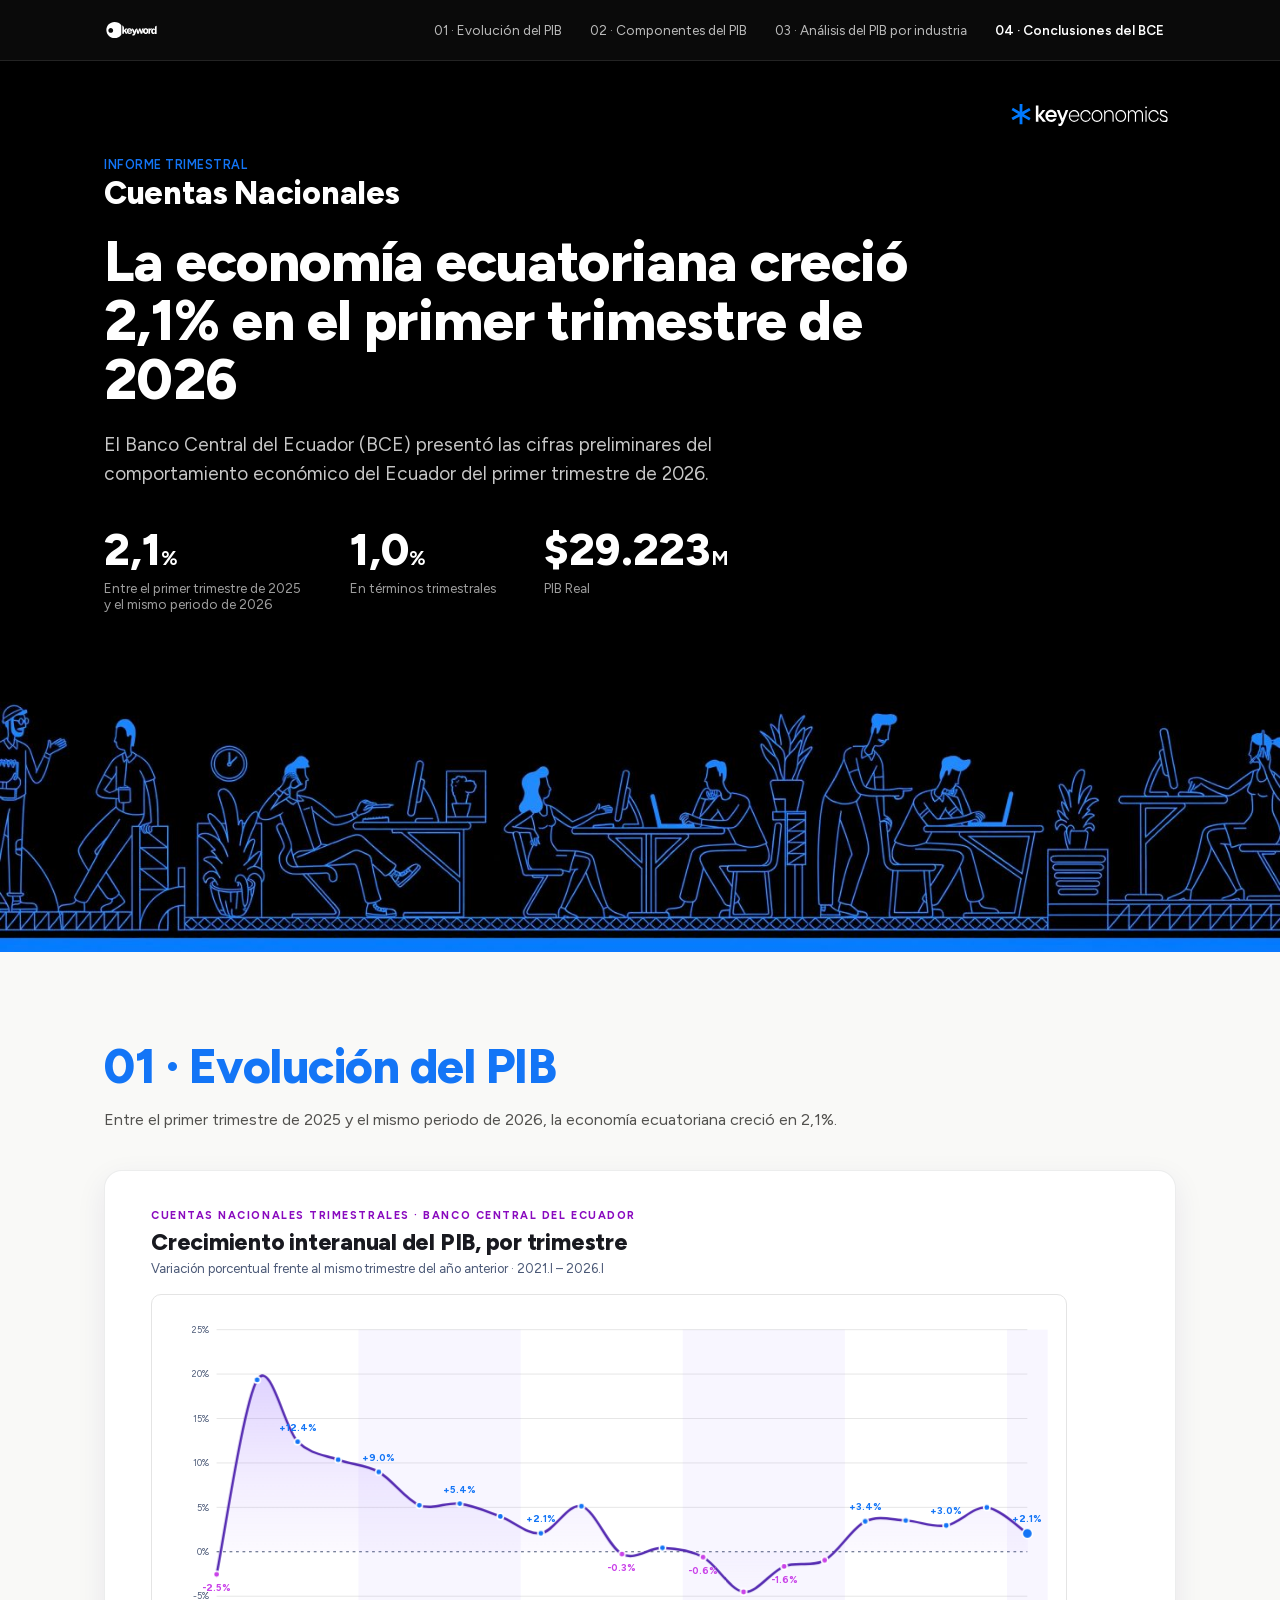
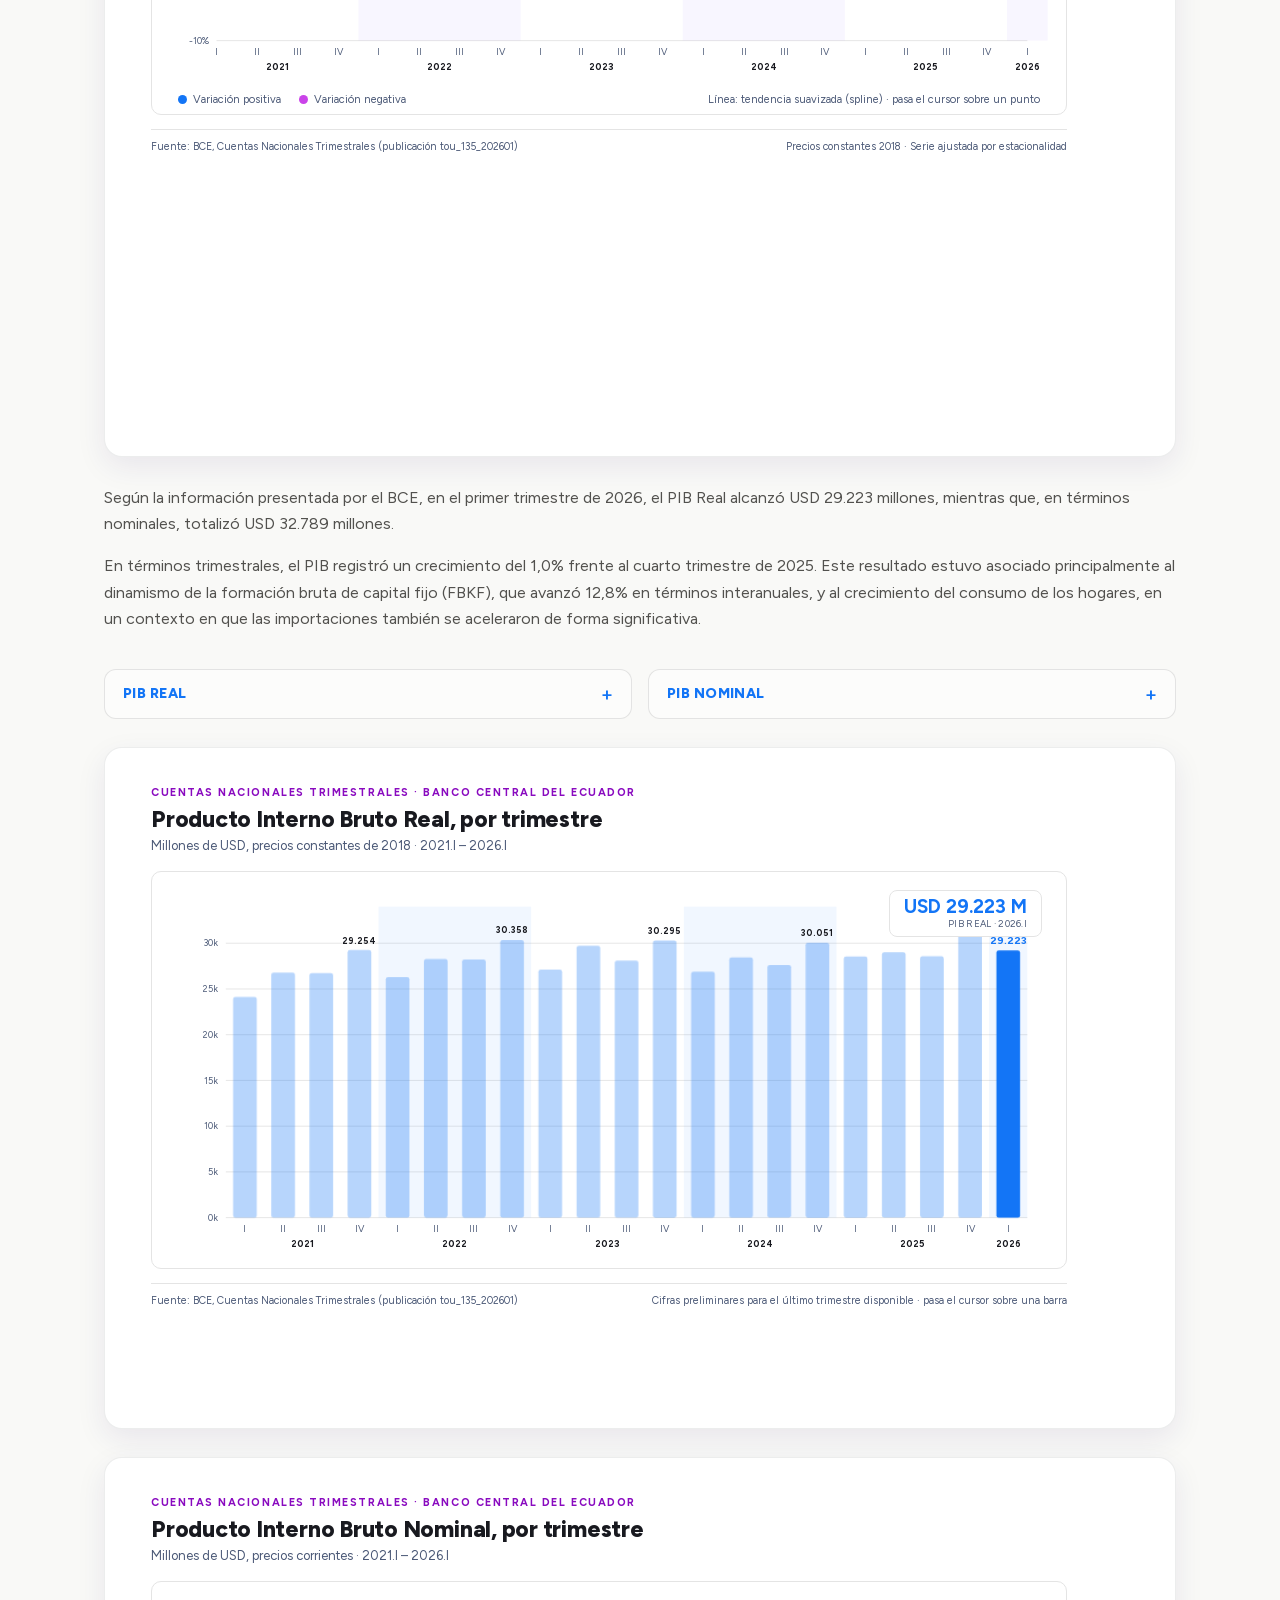
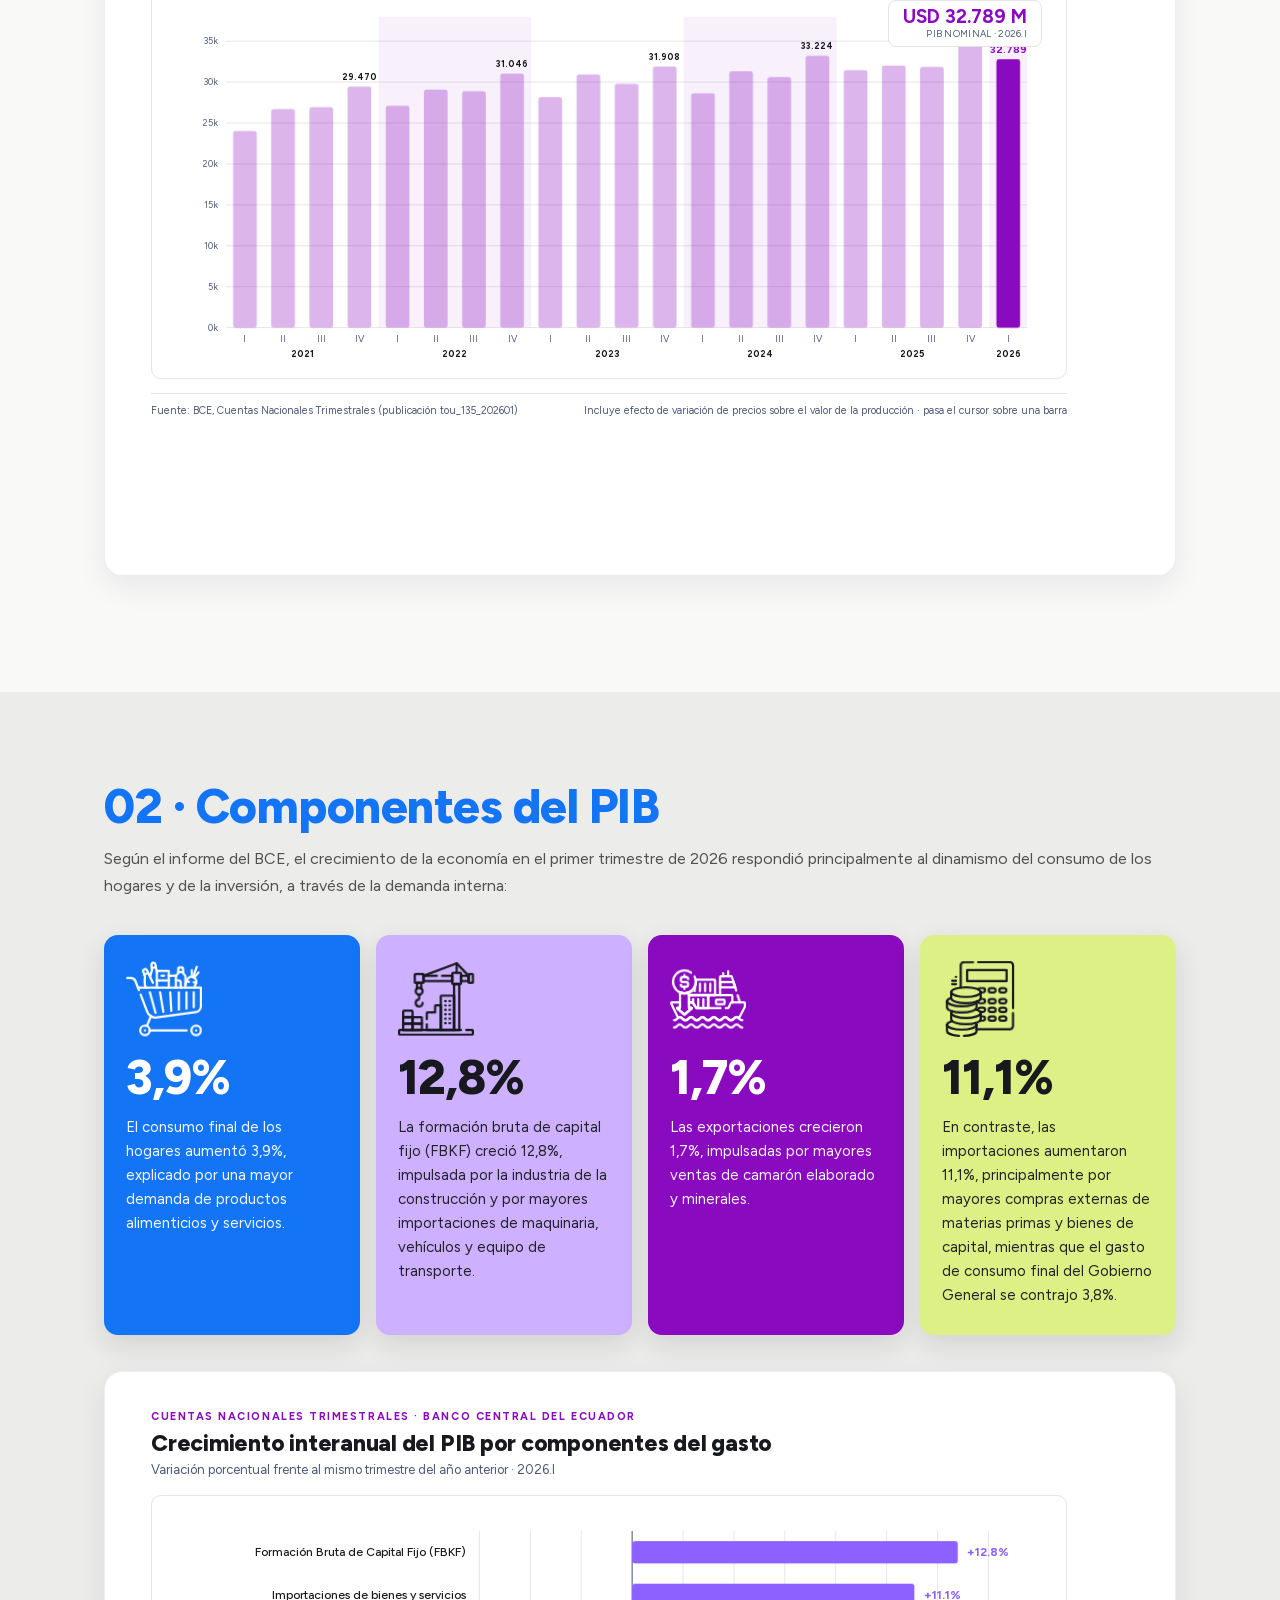
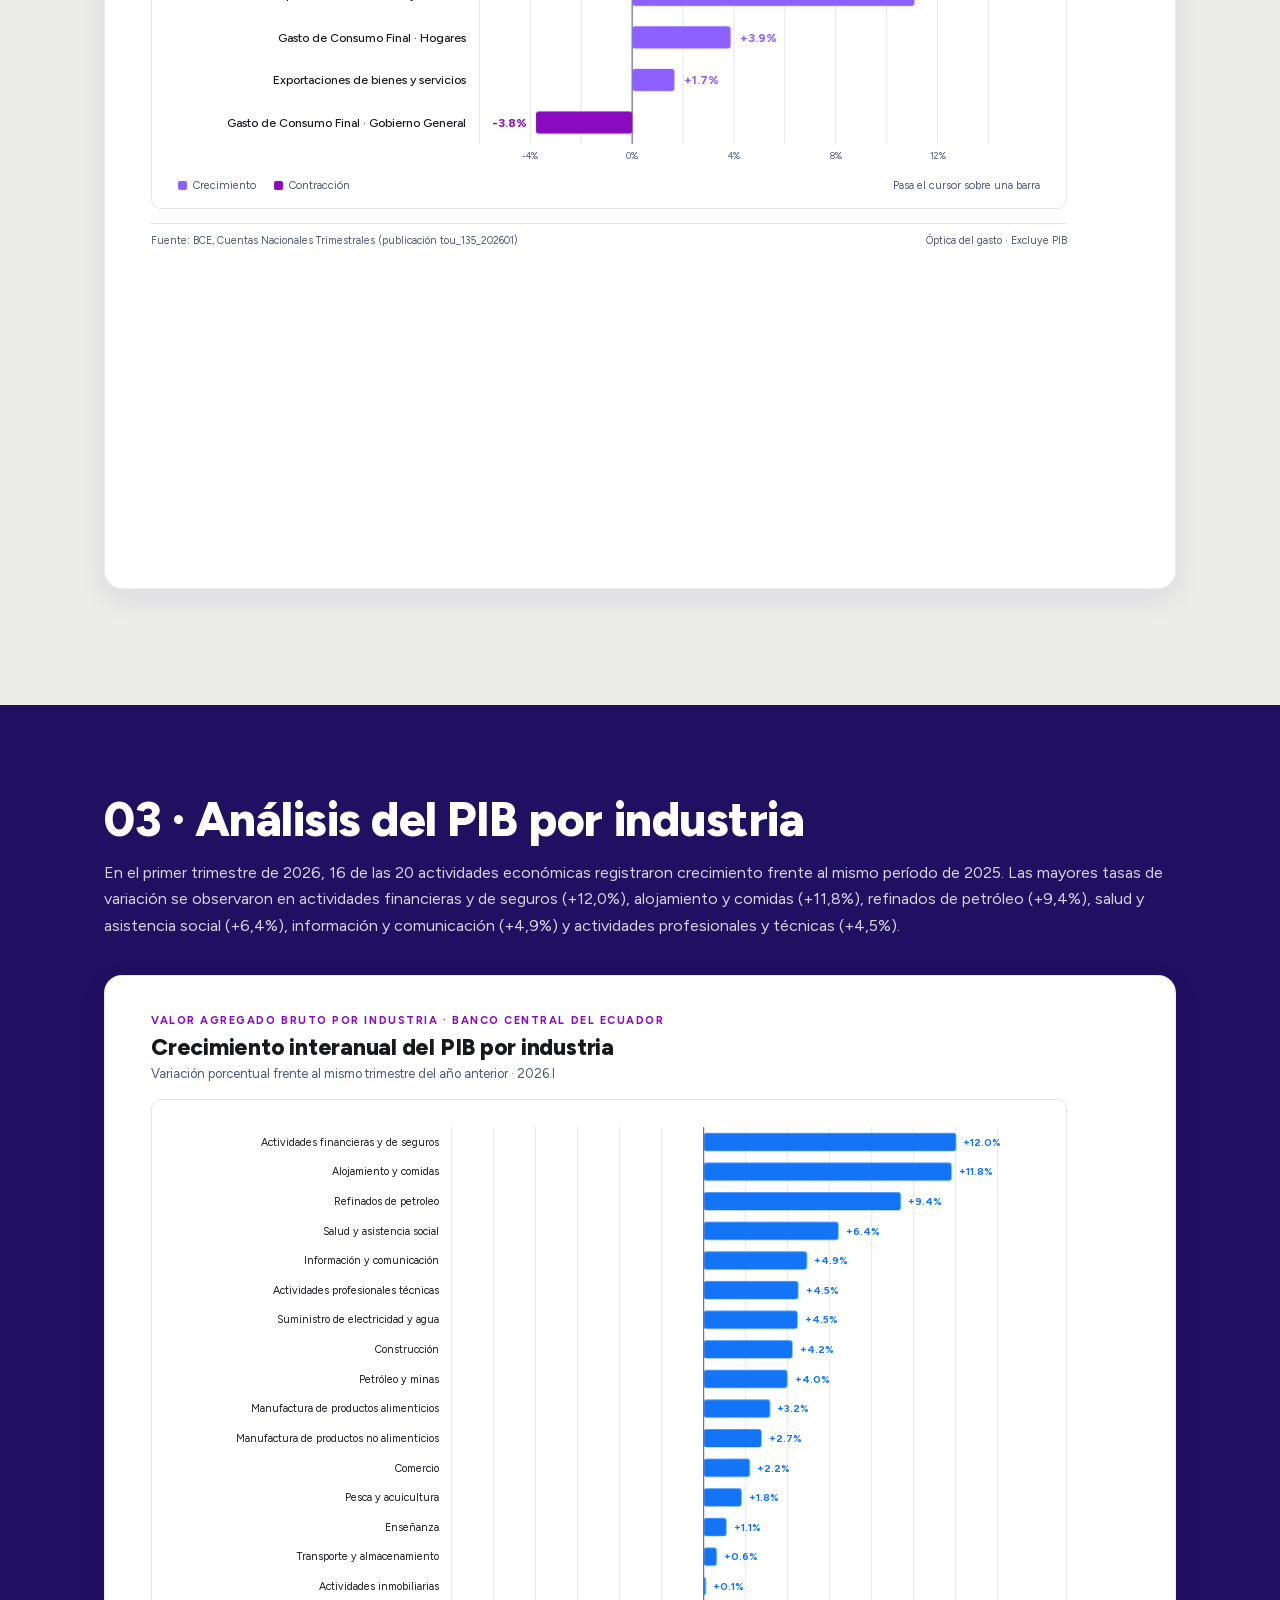
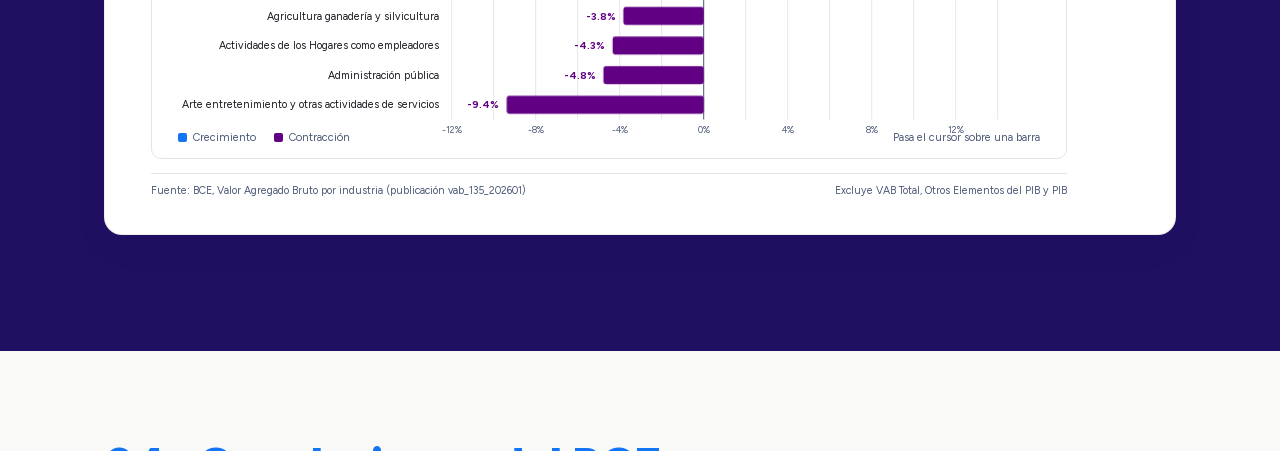
==== commit b1b514cb: "New first icon; remove the tile behind the card icons Icons now sit directly on the cards at 76px. T" ====
--- a/index.html
+++ b/index.html
@@ -289,22 +289,17 @@
 
   /* section 02 cards */
   .info-card { position: relative; overflow: hidden; background: var(--c); color: var(--fg, #ffffff); border-radius: var(--card-radius); padding: 26px 22px 28px; box-shadow: 0 10px 28px rgba(24,25,31,0.12); }
-  .card-icon { width: 84px; height: 84px; border-radius: 20px; display: flex; align-items: center; justify-content: center; margin-bottom: 18px; color: var(--fg, #ffffff); background: color-mix(in srgb, var(--fg, #ffffff) 18%, transparent); }
-  .card-icon .icon-svg { width: 58px; height: 58px; display: block; overflow: visible; }
+  .card-icon { display: flex; align-items: center; justify-content: flex-start; margin-bottom: 16px; color: var(--fg, #ffffff); }
+  .card-icon .icon-svg { width: 76px; height: 76px; display: block; overflow: visible; }
   /* icons draw themselves when the card appears */
   .icon-svg :is(path, line, rect, circle, ellipse, polyline, polygon) {
     stroke-dasharray: 1 !important; stroke-dashoffset: 1;
     animation: iconDraw 1.5s cubic-bezier(.4,0,.2,1) var(--d, 0s) both paused;
   }
-  .icon-fill path { fill: currentColor; fill-opacity: 0; stroke: currentColor; stroke-width: 5; stroke-linejoin: round;
-    animation: iconDraw 1.5s cubic-bezier(.4,0,.2,1) var(--d, 0s) both paused, iconFill .7s ease calc(var(--d, 0s) + 1.1s) both paused; }
   .info-card.in .icon-svg :is(path, line, rect, circle, ellipse, polyline, polygon) { animation-play-state: running; }
-  .info-card.in .icon-fill path { animation-play-state: running, running; }
   @keyframes iconDraw { 0% { stroke-dashoffset: 1; opacity: 0; } 2% { opacity: 1; } 100% { stroke-dashoffset: 0; opacity: 1; } }
-  @keyframes iconFill { from { fill-opacity: 0; } to { fill-opacity: 1; } }
   @media (prefers-reduced-motion: reduce) {
     .icon-svg :is(path, line, rect, circle, ellipse, polyline, polygon) { animation: none !important; stroke-dasharray: none !important; stroke-dashoffset: 0; }
-    .icon-fill path { fill-opacity: 1; stroke: none; }
   }
   .card-number { font-size: clamp(38px, 4vw, 48px); font-weight: 800; line-height: 1; letter-spacing: -0.02em; color: var(--fg, #ffffff); margin: 0 0 14px; }
   .info-card p { margin: 0; font-size: 15px; line-height: 1.6; color: var(--fg, #ffffff); opacity: 0.94; }
@@ -446,7 +441,172 @@
     <p class="section-text">Según el informe del BCE, el crecimiento de la economía en el primer trimestre de 2026 respondió principalmente al dinamismo del consumo de los hogares y de la inversión, a través de la demanda interna:</p>
     <div class="card-grid">
       <div class="info-card" style="--c:#1375f6">
-        <div class="card-icon"><svg class="icon-svg icon-fill" viewBox="0 0 512 512" xmlns="http://www.w3.org/2000/svg" aria-hidden="true" focusable="false"><g id="OUTLINE"><path d="m280 203.313 32-31.999v12.686h16v-40h-40v16h12.686l-20.686 20.687-16-16-41.657 41.656 11.314 11.314 30.343-30.344z"/><path d="m478.30322 304.84583a23.8607 23.8607 0 0 0 1.69678-8.84583v-160a24.0275 24.0275 0 0 0 -24-24h-88v-4.686l48.9707-48.9707-11.31445-11.31351-48.97025 48.97021h-62.059a23.84385 23.84385 0 0 0 -16.9707 7.02979l-88 88a24.02666 24.02666 0 0 0 0 33.94042l34.3437 34.34379v30.06226a24.0384 24.0384 0 0 0 -16 22.62374v24h8v17.37256a7.94677 7.94677 0 0 1 -2.34375 5.65723l-9.929 9.92895a24.27839 24.27839 0 0 0 -2.75659-3.302l-17.9414-17.94141a23.83889 23.83889 0 0 1 -7.02926-16.97021v-23.43112l10.34375-10.34423a19.29856 19.29856 0 0 0 -10.34375-32.66459v-52.52832a24.11791 24.11791 0 0 0 -2.53418-10.73291l-21.46582-42.9325v-22.11145a24.02718 24.02718 0 0 0 -24-24h-64a24.02718 24.02718 0 0 0 -24 24v22.11127l-21.46582 42.93121a24.12874 24.12874 0 0 0 -2.53418 10.73438v260.22314a24.02718 24.02718 0 0 0 24 24h144a23.90134 23.90134 0 0 0 16-6.13086 23.90134 23.90134 0 0 0 16 6.13086h256a24.0275 24.0275 0 0 0 24-24v-144a24.03955 24.03955 0 0 0 -17.69678-23.15417zm-78.30322-176.84583h32v48h-32zm-16 0v64h64v-64h8a8.00917 8.00917 0 0 1 8 8v160a8.00917 8.00917 0 0 1 -8 8h-128a8.00917 8.00917 0 0 1 -8-8v-68.686l40.9707-40.9707a23.84254 23.84254 0 0 0 7.0293-16.97074v-41.37256zm-97.37622 176a24.03824 24.03824 0 0 0 -22.62378-16h-24v-12.77966a23.97307 23.97307 0 0 0 32.9707-.87708l31.0293-31.02926v52.686a23.88238 23.88238 0 0 0 1.37622 8zm49.37622 16h32v48h-32zm-135.0293-117.65674 88-88a7.94524 7.94524 0 0 1 5.6563-2.34326h46.059l-10.34327 10.34326 11.31446 11.31348 10.34281-10.34274v46.0586a7.94677 7.94677 0 0 1 -2.34375 5.65723l-88 88a8.00771 8.00771 0 0 1 -11.3125 0l-49.37305-49.373a8.00889 8.00889 0 0 1 0-11.31357zm23.0293 109.65674a8.00917 8.00917 0 0 1 8-8h32a8.00917 8.00917 0 0 1 8 8v8h-48zm-48.9707-26.34326-10.3433 10.34326h-41.372l-10.3433-10.34277a3.31388 3.31388 0 0 1 2.34278-5.65723h57.373a3.31353 3.31353 0 0 1 2.34278 5.65674zm-43.97339-117.65674-16.00025 32h-78.11132l16-32zm12.94409 9.88843 11.05591 22.11157h-22.11157zm16 38.11157v48h-32v-48zm-96-88h64a8.00917 8.00917 0 0 1 8 8v16h-80v-16a8.00917 8.00917 0 0 1 8-8zm-32 344v-256h80v48.30518a19.29894 19.29894 0 0 0 -10.34375 32.665l10.34375 10.3433v23.43164a23.83777 23.83777 0 0 1 -7.03027 16.9707l-17.94043 17.94092a23.84254 23.84254 0 0 0 -7.0293 16.9707v89.37256a23.88238 23.88238 0 0 0 1.37622 8h-41.37622a8.00917 8.00917 0 0 1 -8-8zm152 8h-80a8.00917 8.00917 0 0 1 -8-8v-89.37256a7.94677 7.94677 0 0 1 2.34375-5.65723l17.93945-17.94042a39.734 39.734 0 0 0 11.7168-28.28467v-18.74512h32v18.74512a39.73513 39.73513 0 0 0 11.71582 28.28418l17.94043 17.94091a7.94677 7.94677 0 0 1 2.34375 5.65723v89.37256a8.00917 8.00917 0 0 1 -8 8zm32 0a8.00917 8.00917 0 0 1 -8-8v-81.37256a7.94677 7.94677 0 0 1 2.34375-5.65723l14.62695-14.627a23.84254 23.84254 0 0 0 7.0293-16.97065v-17.37256h32v17.37256a23.84254 23.84254 0 0 0 7.0293 16.9707l14.627 14.627a7.94677 7.94677 0 0 1 2.3437 5.65718v81.37256a8.00917 8.00917 0 0 1 -8 8zm136.67944-40h-15.66674a32.07927 32.07927 0 0 1 27.0288-23.74634 47.84384 47.84384 0 0 0 -11.36206 23.74634zm0 16a47.84384 47.84384 0 0 0 11.36206 23.74634 32.07927 32.07927 0 0 1 -27.0288-23.74634zm15.32056-8a32 32 0 1 1 32 32 32.03635 32.03635 0 0 1 -32-32zm112 24a8.00917 8.00917 0 0 1 -8 8h-36.26123a47.96905 47.96905 0 0 0 -35.73877-80h-32a47.96905 47.96905 0 0 0 -35.73877 80h-29.63745a23.88238 23.88238 0 0 0 1.37622-8v-81.37256a23.84254 23.84254 0 0 0 -7.0293-16.9707l-14.627-14.627a7.94677 7.94677 0 0 1 -2.3437-5.65718v-17.37256h8v-16h32v64h64v-64h88a8.00917 8.00917 0 0 1 8 8z"/><path d="m240 80h16v-24h24v-16h-24v-24h-16v24h-24v16h24z"/><path d="m104 88h16v-16h16v-16h-16v-16h-16v16h-16v16h16z"/><path d="m472 40v-24h-16v24h-24v16h24v24h16v-24h24v-16z"/><path d="m144 368a32 32 0 1 0 32 32 32.03635 32.03635 0 0 0 -32-32zm0 48a16 16 0 1 1 16-16 16.01833 16.01833 0 0 1 -16 16z"/><path d="m248 416a24 24 0 1 0 24 24 24.02718 24.02718 0 0 0 -24-24zm0 32a8 8 0 1 1 8-8 8.00917 8.00917 0 0 1 -8 8z"/><path d="m232 384h32v16h-32z"/><path d="m112 448h64v16h-64z"/></g></svg></div>
+        <div class="card-icon"><svg class="icon-svg" viewBox="0 0 682.66669 682.66669" xmlns="http://www.w3.org/2000/svg" aria-hidden="true" focusable="false"><defs
+     id="defs4759"><clipPath
+       clipPathUnits="userSpaceOnUse"
+       id="clipPath4785"><path
+         d="M 0,512 H 512 V 0 H 0 Z"
+         id="path4783" /></clipPath></defs><g
+     id="g4761"
+     transform="matrix(1.3333333,0,0,-1.3333333,0,682.66667)"><g
+       id="g4763"
+       transform="translate(207.9033,332.9819)"><path
+         d="M 0,0 V 112.226 H 80.161 V 0"
+         style="fill:none;stroke:currentColor;stroke-width:15;stroke-linecap:round;stroke-linejoin:round;stroke-miterlimit:10;stroke-dasharray:none;stroke-opacity:1"
+         id="path4765" /></g><g
+       id="g4767"
+       transform="translate(239.9678,413.1431)"><path
+         d="M 0,0 H 16.032"
+         style="fill:none;stroke:currentColor;stroke-width:15;stroke-linecap:round;stroke-linejoin:round;stroke-miterlimit:10;stroke-dasharray:none;stroke-opacity:1"
+         id="path4769" /></g><g
+       id="g4771"
+       transform="translate(207.9033,381.0786)"><path
+         d="M 0,0 H 80.161"
+         style="fill:none;stroke:currentColor;stroke-width:15;stroke-linecap:round;stroke-linejoin:round;stroke-miterlimit:10;stroke-dasharray:none;stroke-opacity:1"
+         id="path4773" /></g><g
+       id="g4775"
+       transform="translate(288.0645,413.1431)"><path
+         d="M 0,0 H 48.097"
+         style="fill:none;stroke:currentColor;stroke-width:15;stroke-linecap:round;stroke-linejoin:round;stroke-miterlimit:10;stroke-dasharray:none;stroke-opacity:1"
+         id="path4777" /></g><g
+       id="g4779"><g
+         id="g4781"
+         clip-path="url(#clipPath4785)"><g
+           id="g4787"
+           transform="translate(132.0312,332.9902)"><path
+             d="m 0,0 c -10.944,31.35 -4.29,71.278 -4.29,71.278 l -11.787,35.362 c -2.344,7.033 1.457,14.635 8.491,16.98 6.452,2.151 13.494,-0.865 16.391,-7.019 L 48.629,31.973"
+             style="fill:none;stroke:currentColor;stroke-width:15;stroke-linecap:round;stroke-linejoin:round;stroke-miterlimit:10;stroke-dasharray:none;stroke-opacity:1"
+             id="path4789" /></g><g
+           id="g4791"
+           transform="translate(123.7441,420.5405)"><path
+             d="M 0,0 23.742,10.396"
+             style="fill:none;stroke:currentColor;stroke-width:15;stroke-linecap:round;stroke-linejoin:round;stroke-miterlimit:10;stroke-dasharray:none;stroke-opacity:1"
+             id="path4793" /></g><g
+           id="g4795"
+           transform="translate(162.6978,404.4995)"><path
+             d="M 0,0 C 3.337,23.631 11.874,43.543 11.874,43.543 L 8.825,80.692 c -0.606,7.39 4.892,13.871 12.281,14.477 6.779,0.557 12.903,-4.045 14.254,-10.712 l 9.846,-52.624"
+             style="fill:none;stroke:currentColor;stroke-width:15;stroke-linecap:round;stroke-linejoin:round;stroke-miterlimit:10;stroke-dasharray:none;stroke-opacity:1"
+             id="path4797" /></g><g
+           id="g4799"
+           transform="translate(174.5542,464.7983)"><path
+             d="M 0,0 25.532,4.458"
+             style="fill:none;stroke:currentColor;stroke-width:15;stroke-linecap:round;stroke-linejoin:round;stroke-miterlimit:10;stroke-dasharray:none;stroke-opacity:1"
+             id="path4801" /></g><g
+           id="g4803"
+           transform="translate(400.2905,332.9819)"><path
+             d="m 0,0 v 73.521 c 0,4.251 -1.689,8.33 -4.696,11.336 l -6.641,6.641 c -3.006,3.006 -4.695,7.085 -4.695,11.336 v 25.424 c 0,4.427 -3.59,8.016 -8.017,8.016 h -16.032 c -4.427,0 -8.016,-3.589 -8.016,-8.016 v -25.424 c 0,-4.251 -1.689,-8.33 -4.695,-11.336 l -6.642,-6.641 c -3.006,-3.006 -4.695,-7.085 -4.695,-11.336 V 0"
+             style="fill:none;stroke:currentColor;stroke-width:15;stroke-linecap:round;stroke-linejoin:round;stroke-miterlimit:10;stroke-dasharray:none;stroke-opacity:1"
+             id="path4805" /></g><g
+           id="g4807"
+           transform="translate(352.1934,437.1914)"><path
+             d="M 0,0 H 32.065"
+             style="fill:none;stroke:currentColor;stroke-width:15;stroke-linecap:round;stroke-linejoin:round;stroke-miterlimit:10;stroke-dasharray:none;stroke-opacity:1"
+             id="path4809" /></g><g
+           id="g4811"
+           transform="translate(460.6548,332.9819)"><path
+             d="M 0,0 10.824,30.182 C 16.802,46.852 8.135,65.211 -8.534,71.188 -25.203,77.167 -43.563,68.5 -49.541,51.831 L -60.364,21.648"
+             style="fill:none;stroke:currentColor;stroke-width:15;stroke-linecap:round;stroke-linejoin:round;stroke-miterlimit:10;stroke-dasharray:none;stroke-opacity:1"
+             id="path4813" /></g><g
+           id="g4815"
+           transform="translate(471.479,363.1641)"><path
+             d="M 0,0 -15.091,5.412"
+             style="fill:none;stroke:currentColor;stroke-width:15;stroke-linecap:round;stroke-linejoin:round;stroke-miterlimit:10;stroke-dasharray:none;stroke-opacity:1"
+             id="path4817" /></g><g
+           id="g4819"
+           transform="translate(408.4082,377.2666)"><path
+             d="M 0,0 15.091,-5.412"
+             style="fill:none;stroke:currentColor;stroke-width:15;stroke-linecap:round;stroke-linejoin:round;stroke-miterlimit:10;stroke-dasharray:none;stroke-opacity:1"
+             id="path4821" /></g><g
+           id="g4823"
+           transform="translate(452.1206,404.1704)"><path
+             d="M 0,0 24.354,67.911"
+             style="fill:none;stroke:currentColor;stroke-width:15;stroke-linecap:round;stroke-linejoin:round;stroke-miterlimit:10;stroke-dasharray:none;stroke-opacity:1"
+             id="path4825" /></g><g
+           id="g4827"
+           transform="translate(443.0142,450.0166)"><path
+             d="M 0,0 1.561,-43.14"
+             style="fill:none;stroke:currentColor;stroke-width:15;stroke-linecap:round;stroke-linejoin:round;stroke-miterlimit:10;stroke-dasharray:none;stroke-opacity:1"
+             id="path4829" /></g><g
+           id="g4831"
+           transform="translate(488.2876,433.7808)"><path
+             d="M 0,0 -28.621,-32.316"
+             style="fill:none;stroke:currentColor;stroke-width:15;stroke-linecap:round;stroke-linejoin:round;stroke-miterlimit:10;stroke-dasharray:none;stroke-opacity:1"
+             id="path4833" /></g><g
+           id="g4835"
+           transform="translate(336.1611,381.0786)"><path
+             d="m 0,0 h 16.032 c 8.855,0 16.032,-7.178 16.032,-16.032 v -32.065"
+             style="fill:none;stroke:currentColor;stroke-width:15;stroke-linecap:round;stroke-linejoin:round;stroke-miterlimit:10;stroke-dasharray:none;stroke-opacity:1"
+             id="path4837" /></g><g
+           id="g4839"
+           transform="translate(98.5039,284.8164)"><path
+             d="m 0,0 43.079,-112.667 c 10.667,-27.898 39.181,-44.738 68.762,-40.611 l 259.614,36.225 c 19.803,2.764 34.541,19.701 34.541,39.697 V 48.09 h -422.85"
+             style="fill:none;stroke:currentColor;stroke-width:15;stroke-linecap:round;stroke-linejoin:round;stroke-miterlimit:10;stroke-dasharray:none;stroke-opacity:1"
+             id="path4841" /></g><g
+           id="g4843"
+           transform="translate(7.5,397.0352)"><path
+             d="m 0,0 h 26.028 c 13.291,0 25.204,-8.199 29.95,-20.613 l 22.809,-59.653"
+             style="fill:none;stroke:currentColor;stroke-width:15;stroke-linecap:round;stroke-linejoin:round;stroke-miterlimit:10;stroke-dasharray:none;stroke-opacity:1"
+             id="path4845" /></g><g
+           id="g4847"
+           transform="translate(159.8066,44.3501)"><path
+             d="m 0,0 c 0,-17.708 -14.356,-32.064 -32.065,-32.064 -17.708,0 -32.064,14.356 -32.064,32.064 0,17.709 14.356,32.064 32.064,32.064 C -14.356,32.064 0,17.709 0,0 Z"
+             style="fill:none;stroke:currentColor;stroke-width:15;stroke-linecap:round;stroke-linejoin:round;stroke-miterlimit:10;stroke-dasharray:none;stroke-opacity:1"
+             id="path4849" /></g><g
+           id="g4851"
+           transform="translate(127.7417,44.3501)"><path
+             d="M 0,0 H 0.081"
+             style="fill:none;stroke:currentColor;stroke-width:15;stroke-linecap:round;stroke-linejoin:round;stroke-miterlimit:10;stroke-dasharray:none;stroke-opacity:1"
+             id="path4853" /></g><g
+           id="g4855"
+           transform="translate(504.5,44.3501)"><path
+             d="m 0,0 c 0,-17.708 -14.356,-32.064 -32.064,-32.064 -17.709,0 -32.065,14.356 -32.065,32.064 0,17.709 14.356,32.064 32.065,32.064 C -14.356,32.064 0,17.709 0,0 Z"
+             style="fill:none;stroke:currentColor;stroke-width:15;stroke-linecap:round;stroke-linejoin:round;stroke-miterlimit:10;stroke-dasharray:none;stroke-opacity:1"
+             id="path4857" /></g><g
+           id="g4859"
+           transform="translate(472.4355,44.3501)"><path
+             d="M 0,0 H 0.08"
+             style="fill:none;stroke:currentColor;stroke-width:15;stroke-linecap:round;stroke-linejoin:round;stroke-miterlimit:10;stroke-dasharray:none;stroke-opacity:1"
+             id="path4861" /></g><g
+           id="g4863"
+           transform="translate(159.8066,44.3501)"><path
+             d="M 0,0 H 248.5"
+             style="fill:none;stroke:currentColor;stroke-width:15;stroke-linecap:round;stroke-linejoin:round;stroke-miterlimit:10;stroke-dasharray:none;stroke-opacity:1"
+             id="path4865" /></g><g
+           id="g4867"
+           transform="translate(141.1021,76.4146)"><path
+             d="M 0,0 26.721,64.129"
+             style="fill:none;stroke:currentColor;stroke-width:15;stroke-linecap:round;stroke-linejoin:round;stroke-miterlimit:10;stroke-dasharray:none;stroke-opacity:1"
+             id="path4869" /></g><g
+           id="g4871"
+           transform="translate(160.5903,300.8418)"><path
+             d="M 0,0 37.768,-137.617"
+             style="fill:none;stroke:currentColor;stroke-width:15;stroke-linecap:round;stroke-linejoin:round;stroke-miterlimit:10;stroke-dasharray:none;stroke-opacity:1"
+             id="path4873" /></g><g
+           id="g4875"
+           transform="translate(407.3042,191.5366)"><path
+             d="M 0,0 V 109.305"
+             style="fill:none;stroke:currentColor;stroke-width:15;stroke-linecap:round;stroke-linejoin:round;stroke-miterlimit:10;stroke-dasharray:none;stroke-opacity:1"
+             id="path4877" /></g><g
+           id="g4879"
+           transform="translate(229.2617,300.8418)"><path
+             d="M 0,0 21.802,-131.247"
+             style="fill:none;stroke:currentColor;stroke-width:15;stroke-linecap:round;stroke-linejoin:round;stroke-miterlimit:10;stroke-dasharray:none;stroke-opacity:1"
+             id="path4881" /></g><g
+           id="g4883"
+           transform="translate(356.2017,184.8252)"><path
+             d="M 0,0 V 116.017"
+             style="fill:none;stroke:currentColor;stroke-width:15;stroke-linecap:round;stroke-linejoin:round;stroke-miterlimit:10;stroke-dasharray:none;stroke-opacity:1"
+             id="path4885" /></g><g
+           id="g4887"
+           transform="translate(297.9331,300.8418)"><path
+             d="M 0,0 7.147,-123.709"
+             style="fill:none;stroke:currentColor;stroke-width:15;stroke-linecap:round;stroke-linejoin:round;stroke-miterlimit:10;stroke-dasharray:none;stroke-opacity:1"
+             id="path4889" /></g><g
+           id="g4891"
+           transform="translate(456.4033,300.8662)"><path
+             d="M 0,0 V -100.487"
+             style="fill:none;stroke:currentColor;stroke-width:15;stroke-linecap:round;stroke-linejoin:round;stroke-miterlimit:10;stroke-dasharray:none;stroke-opacity:1"
+             id="path4893" /></g></g></g></g></svg></div>
         <div class="card-number">3,9%</div>
         <p>El consumo final de los hogares aumentó 3,9%, explicado por una mayor demanda de productos alimenticios y servicios.</p>
       </div>
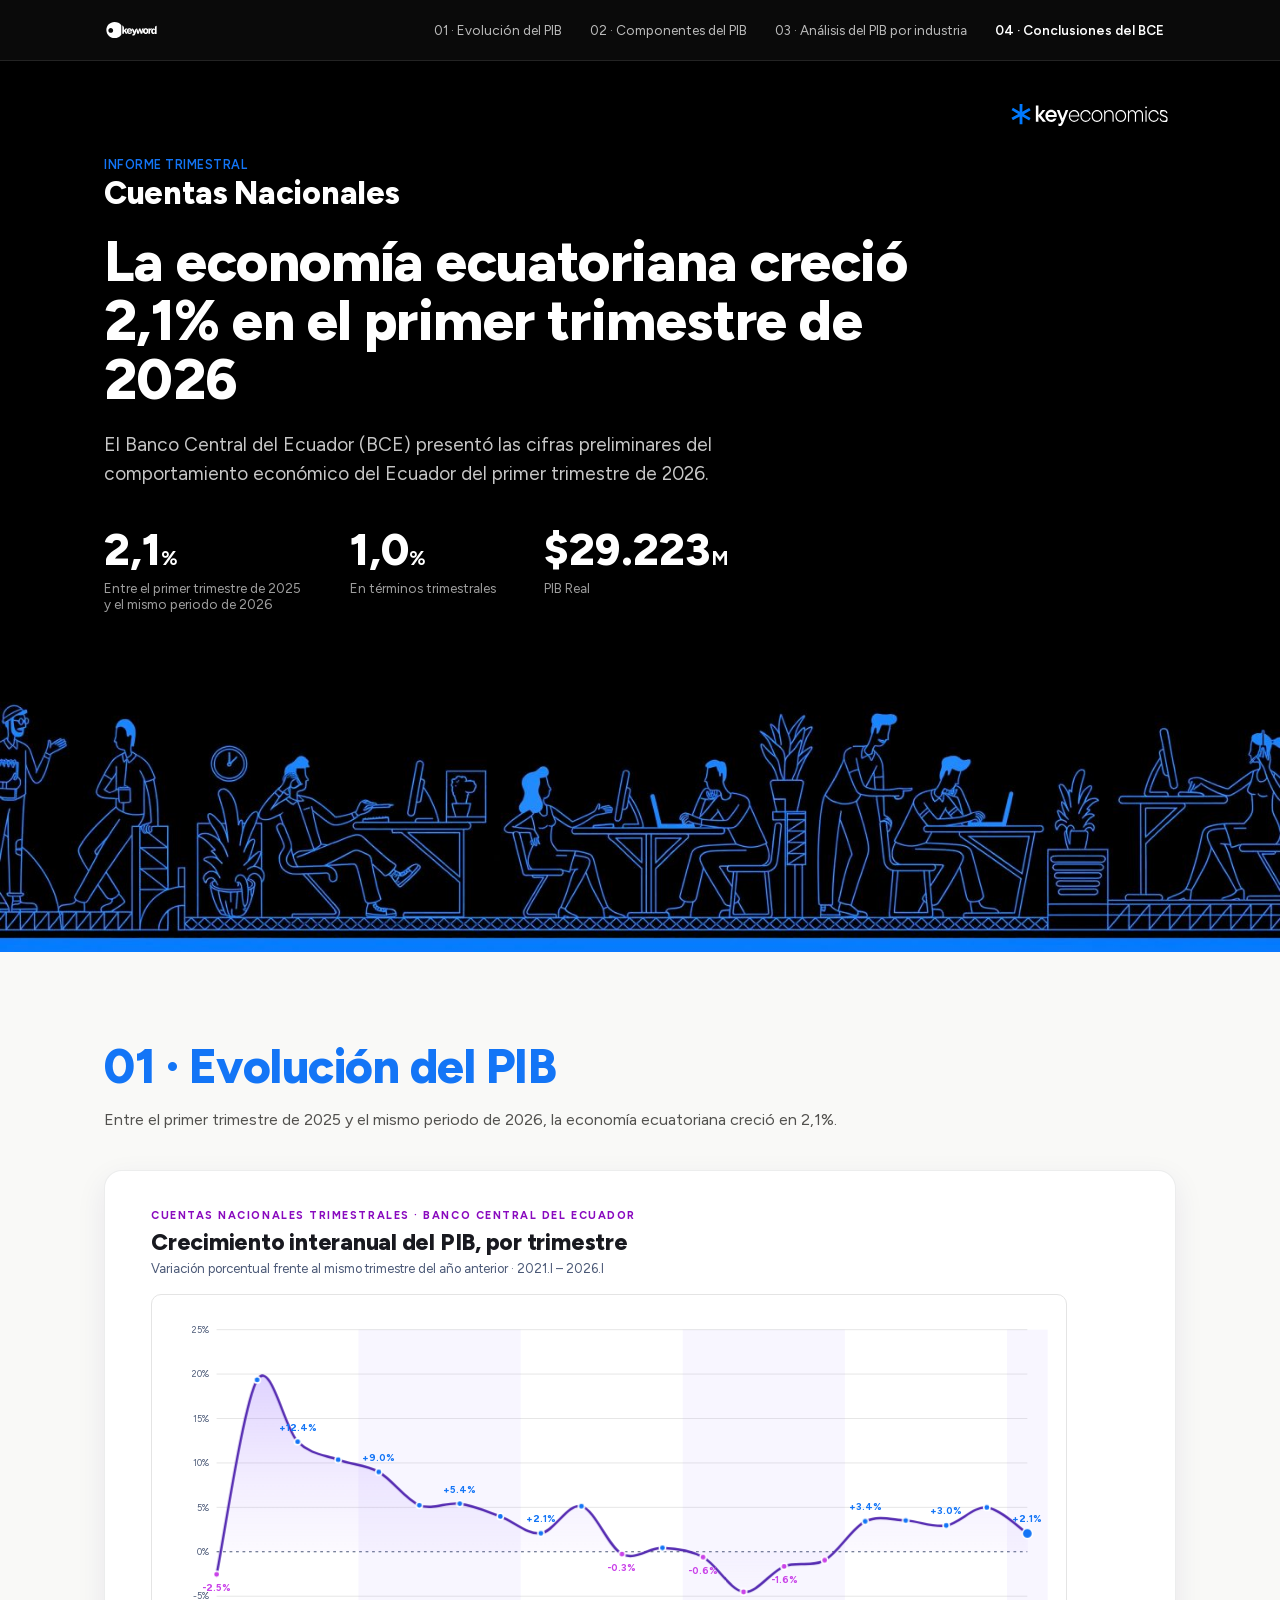
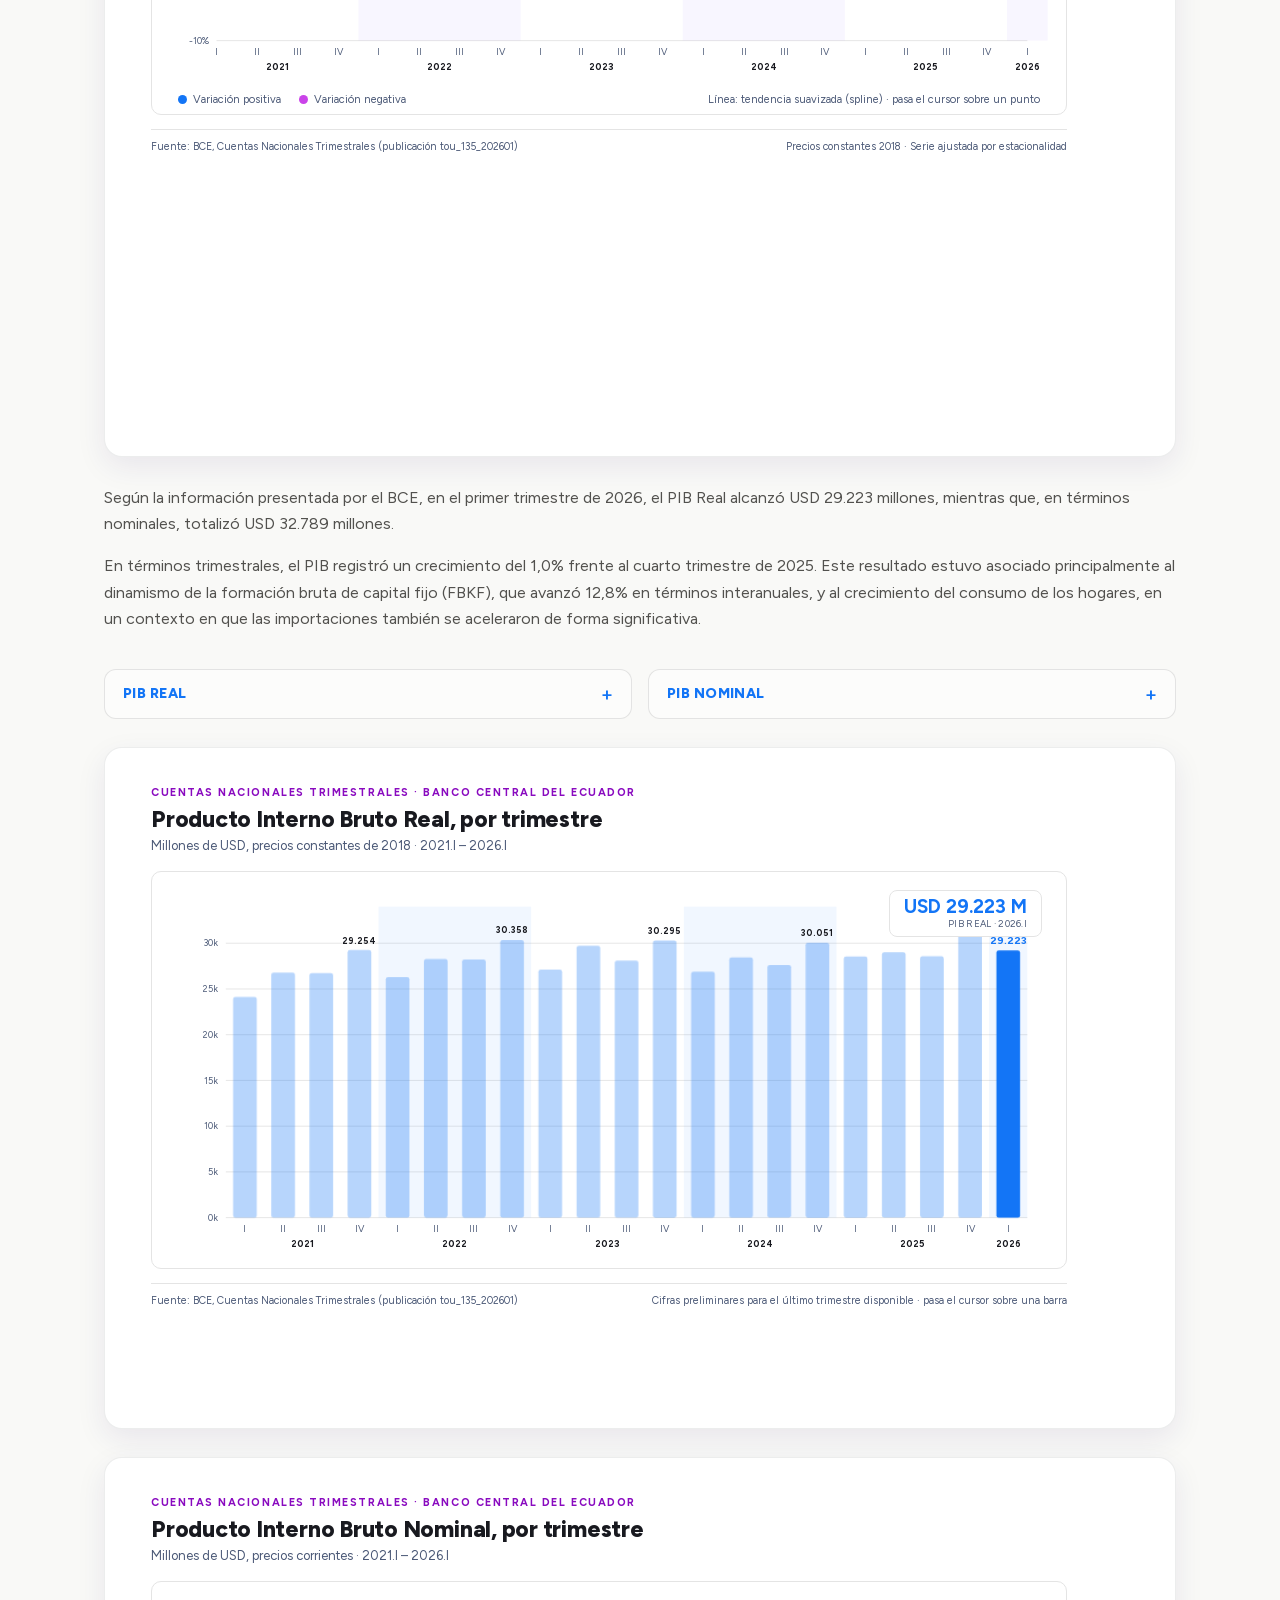
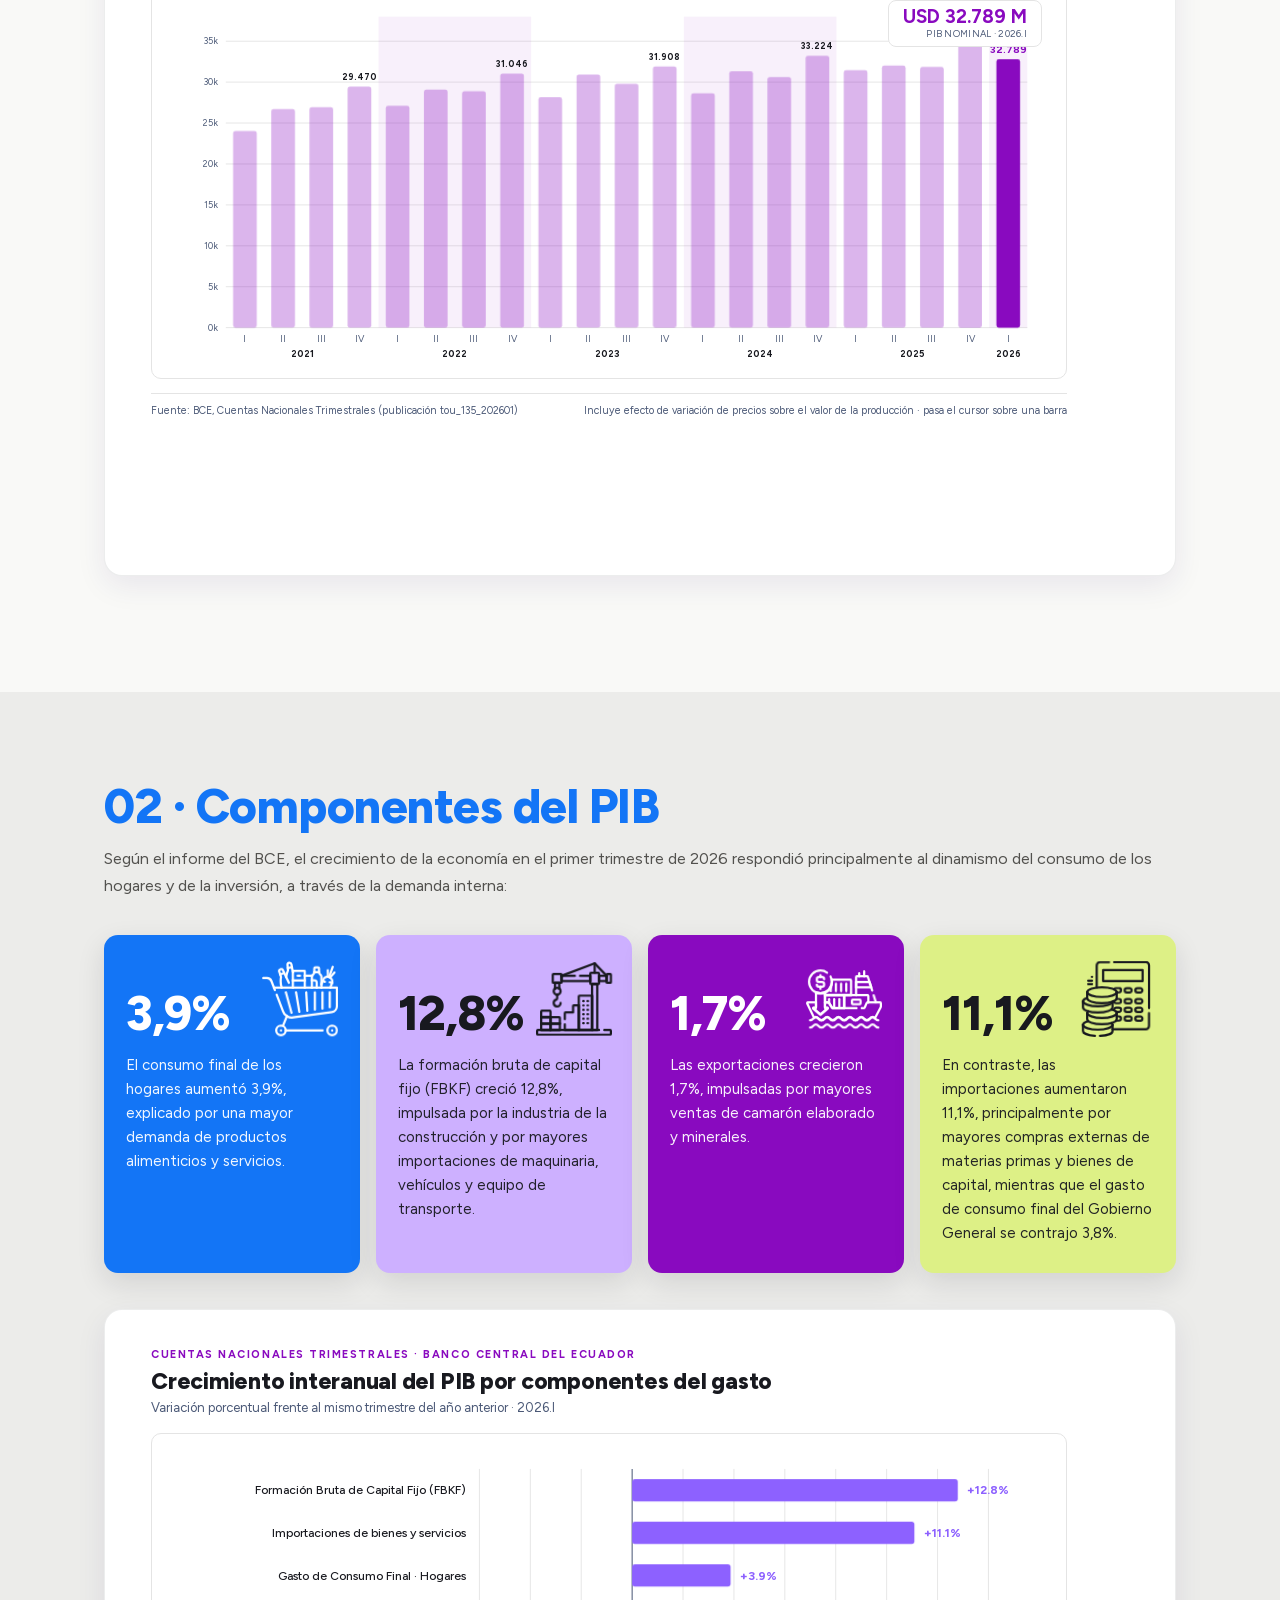
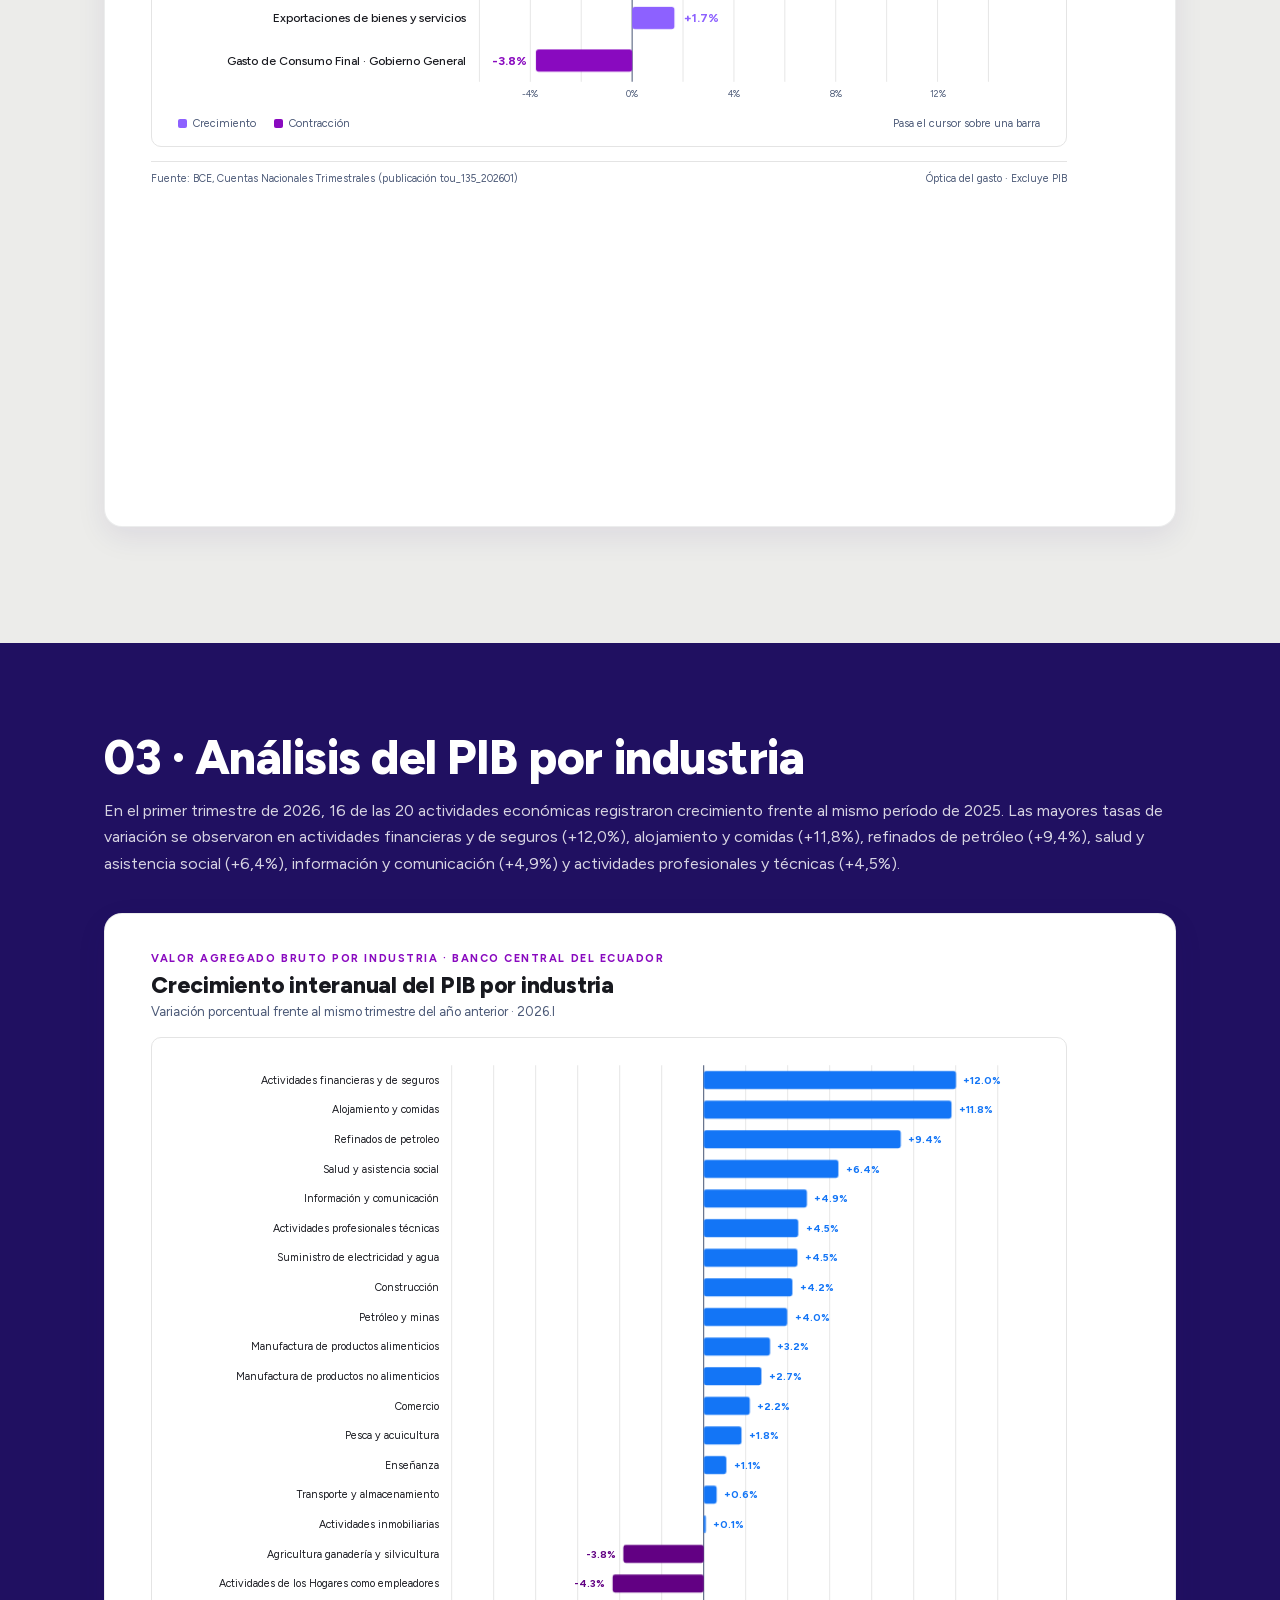
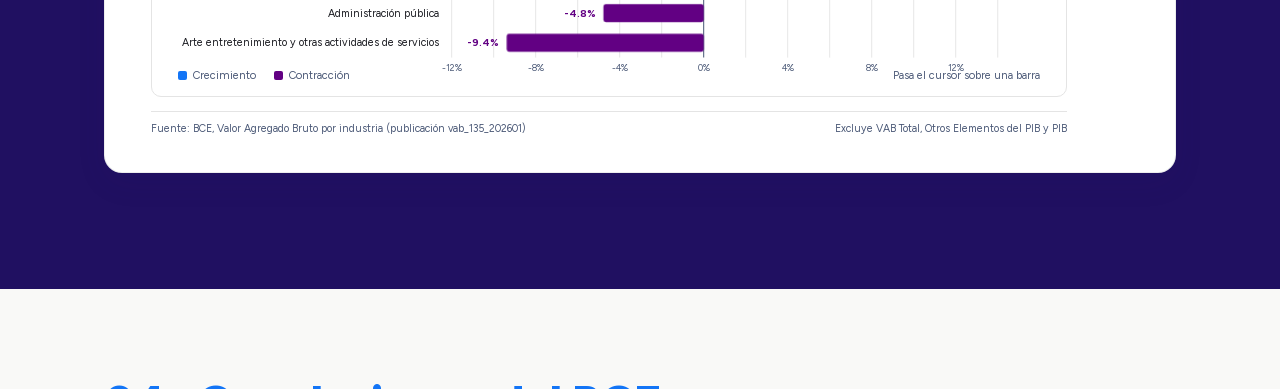
==== commit bc8eccb5: "Card icons on the right, bottom-aligned with the figure Co-Authored-By: Claude Sonnet 5 <noreply@ant" ====
--- a/index.html
+++ b/index.html
@@ -289,7 +289,8 @@
 
   /* section 02 cards */
   .info-card { position: relative; overflow: hidden; background: var(--c); color: var(--fg, #ffffff); border-radius: var(--card-radius); padding: 26px 22px 28px; box-shadow: 0 10px 28px rgba(24,25,31,0.12); }
-  .card-icon { display: flex; align-items: center; justify-content: flex-start; margin-bottom: 16px; color: var(--fg, #ffffff); }
+  .card-top { display: flex; align-items: flex-end; justify-content: space-between; gap: 12px; margin-bottom: 16px; }
+  .card-icon { display: flex; flex: none; color: var(--fg, #ffffff); }
   .card-icon .icon-svg { width: 76px; height: 76px; display: block; overflow: visible; }
   /* icons draw themselves when the card appears */
   .icon-svg :is(path, line, rect, circle, ellipse, polyline, polygon) {
@@ -301,7 +302,7 @@
   @media (prefers-reduced-motion: reduce) {
     .icon-svg :is(path, line, rect, circle, ellipse, polyline, polygon) { animation: none !important; stroke-dasharray: none !important; stroke-dashoffset: 0; }
   }
-  .card-number { font-size: clamp(38px, 4vw, 48px); font-weight: 800; line-height: 1; letter-spacing: -0.02em; color: var(--fg, #ffffff); margin: 0 0 14px; }
+  .card-number { font-size: clamp(38px, 4vw, 48px); font-weight: 800; line-height: 1; letter-spacing: -0.02em; color: var(--fg, #ffffff); margin: 0; }
   .info-card p { margin: 0; font-size: 15px; line-height: 1.6; color: var(--fg, #ffffff); opacity: 0.94; }
 
   /* reveal on scroll */
@@ -441,7 +442,9 @@
     <p class="section-text">Según el informe del BCE, el crecimiento de la economía en el primer trimestre de 2026 respondió principalmente al dinamismo del consumo de los hogares y de la inversión, a través de la demanda interna:</p>
     <div class="card-grid">
       <div class="info-card" style="--c:#1375f6">
-        <div class="card-icon"><svg class="icon-svg" viewBox="0 0 682.66669 682.66669" xmlns="http://www.w3.org/2000/svg" aria-hidden="true" focusable="false"><defs
+        <div class="card-top">
+          <div class="card-number">3,9%</div>
+          <div class="card-icon"><svg class="icon-svg" viewBox="0 0 682.66669 682.66669" xmlns="http://www.w3.org/2000/svg" aria-hidden="true" focusable="false"><defs
      id="defs4759"><clipPath
        clipPathUnits="userSpaceOnUse"
        id="clipPath4785"><path
@@ -607,11 +610,13 @@
              d="M 0,0 V -100.487"
              style="fill:none;stroke:currentColor;stroke-width:15;stroke-linecap:round;stroke-linejoin:round;stroke-miterlimit:10;stroke-dasharray:none;stroke-opacity:1"
              id="path4893" /></g></g></g></g></svg></div>
-        <div class="card-number">3,9%</div>
+        </div>
         <p>El consumo final de los hogares aumentó 3,9%, explicado por una mayor demanda de productos alimenticios y servicios.</p>
       </div>
       <div class="info-card" style="--c:#cdb0ff;--fg:#18191f">
-        <div class="card-icon"><svg class="icon-svg" viewBox="0 0 512 512" xmlns="http://www.w3.org/2000/svg" aria-hidden="true" focusable="false">
+        <div class="card-top">
+          <div class="card-number">12,8%</div>
+          <div class="card-icon"><svg class="icon-svg" viewBox="0 0 512 512" xmlns="http://www.w3.org/2000/svg" aria-hidden="true" focusable="false">
 <g>
 	<g>
 			<line style="fill:none;stroke:currentColor;stroke-width:15;stroke-linecap:round;stroke-linejoin:round;stroke-miterlimit:10;" x1="395.18" y1="17.873" x2="395.18" y2="78.036"/>
@@ -684,11 +689,13 @@
 <g>
 </g>
 </svg></div>
-        <div class="card-number">12,8%</div>
+        </div>
         <p>La formación bruta de capital fijo (FBKF) creció 12,8%, impulsada por la industria de la construcción y por mayores importaciones de maquinaria, vehículos y equipo de transporte.</p>
       </div>
       <div class="info-card" style="--c:#890abf">
-        <div class="card-icon"><svg class="icon-svg" viewBox="0 0 512 512" xmlns="http://www.w3.org/2000/svg" aria-hidden="true" focusable="false">
+        <div class="card-top">
+          <div class="card-number">1,7%</div>
+          <div class="card-icon"><svg class="icon-svg" viewBox="0 0 512 512" xmlns="http://www.w3.org/2000/svg" aria-hidden="true" focusable="false">
 <g>
 	<g>
 		<g>
@@ -742,11 +749,13 @@
 		<line style="fill:none;stroke:currentColor;stroke-width:15;stroke-linecap:round;stroke-linejoin:round;stroke-miterlimit:10;" x1="469.877" y1="275.1" x2="456.141" y2="231.744"/>
 </g>
 </svg></div>
-        <div class="card-number">1,7%</div>
+        </div>
         <p>Las exportaciones crecieron 1,7%, impulsadas por mayores ventas de camarón elaborado y minerales.</p>
       </div>
       <div class="info-card" style="--c:#ddf086;--fg:#18191f">
-        <div class="card-icon"><svg class="icon-svg" viewBox="0 0 682.66669 682.66669" xmlns="http://www.w3.org/2000/svg" aria-hidden="true" focusable="false"><defs
+        <div class="card-top">
+          <div class="card-number">11,1%</div>
+          <div class="card-icon"><svg class="icon-svg" viewBox="0 0 682.66669 682.66669" xmlns="http://www.w3.org/2000/svg" aria-hidden="true" focusable="false"><defs
      id="defs1141"><clipPath
        clipPathUnits="userSpaceOnUse"
        id="clipPath1151"><path
@@ -895,7 +904,7 @@
              d="M 0,0 H -0.1"
              style="fill:none;stroke:currentColor;stroke-width:15;stroke-linecap:round;stroke-linejoin:round;stroke-miterlimit:10;stroke-dasharray:none;stroke-opacity:1"
              id="path1261" /></g></g></g></g></svg></div>
-        <div class="card-number">11,1%</div>
+        </div>
         <p>En contraste, las importaciones aumentaron 11,1%, principalmente por mayores compras externas de materias primas y bienes de capital, mientras que el gasto de consumo final del Gobierno General se contrajo 3,8%.</p>
       </div>
     </div>
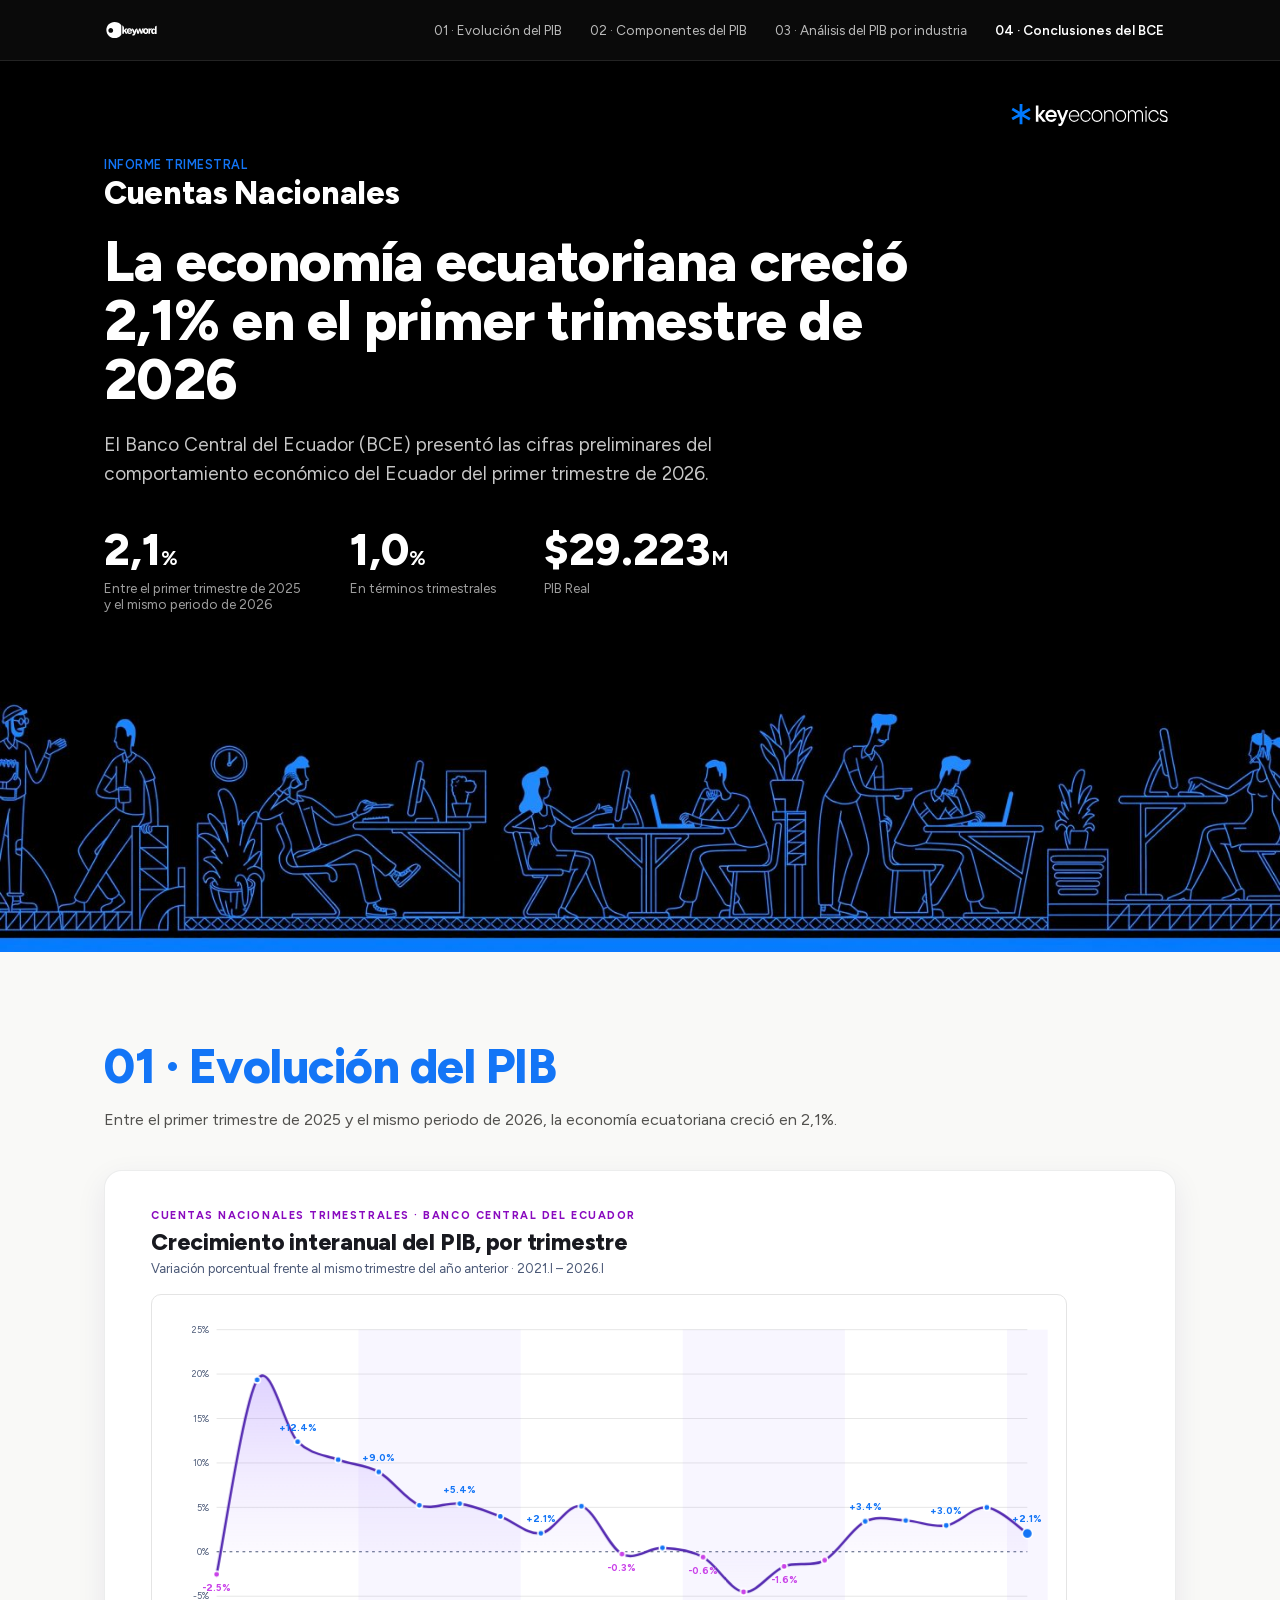
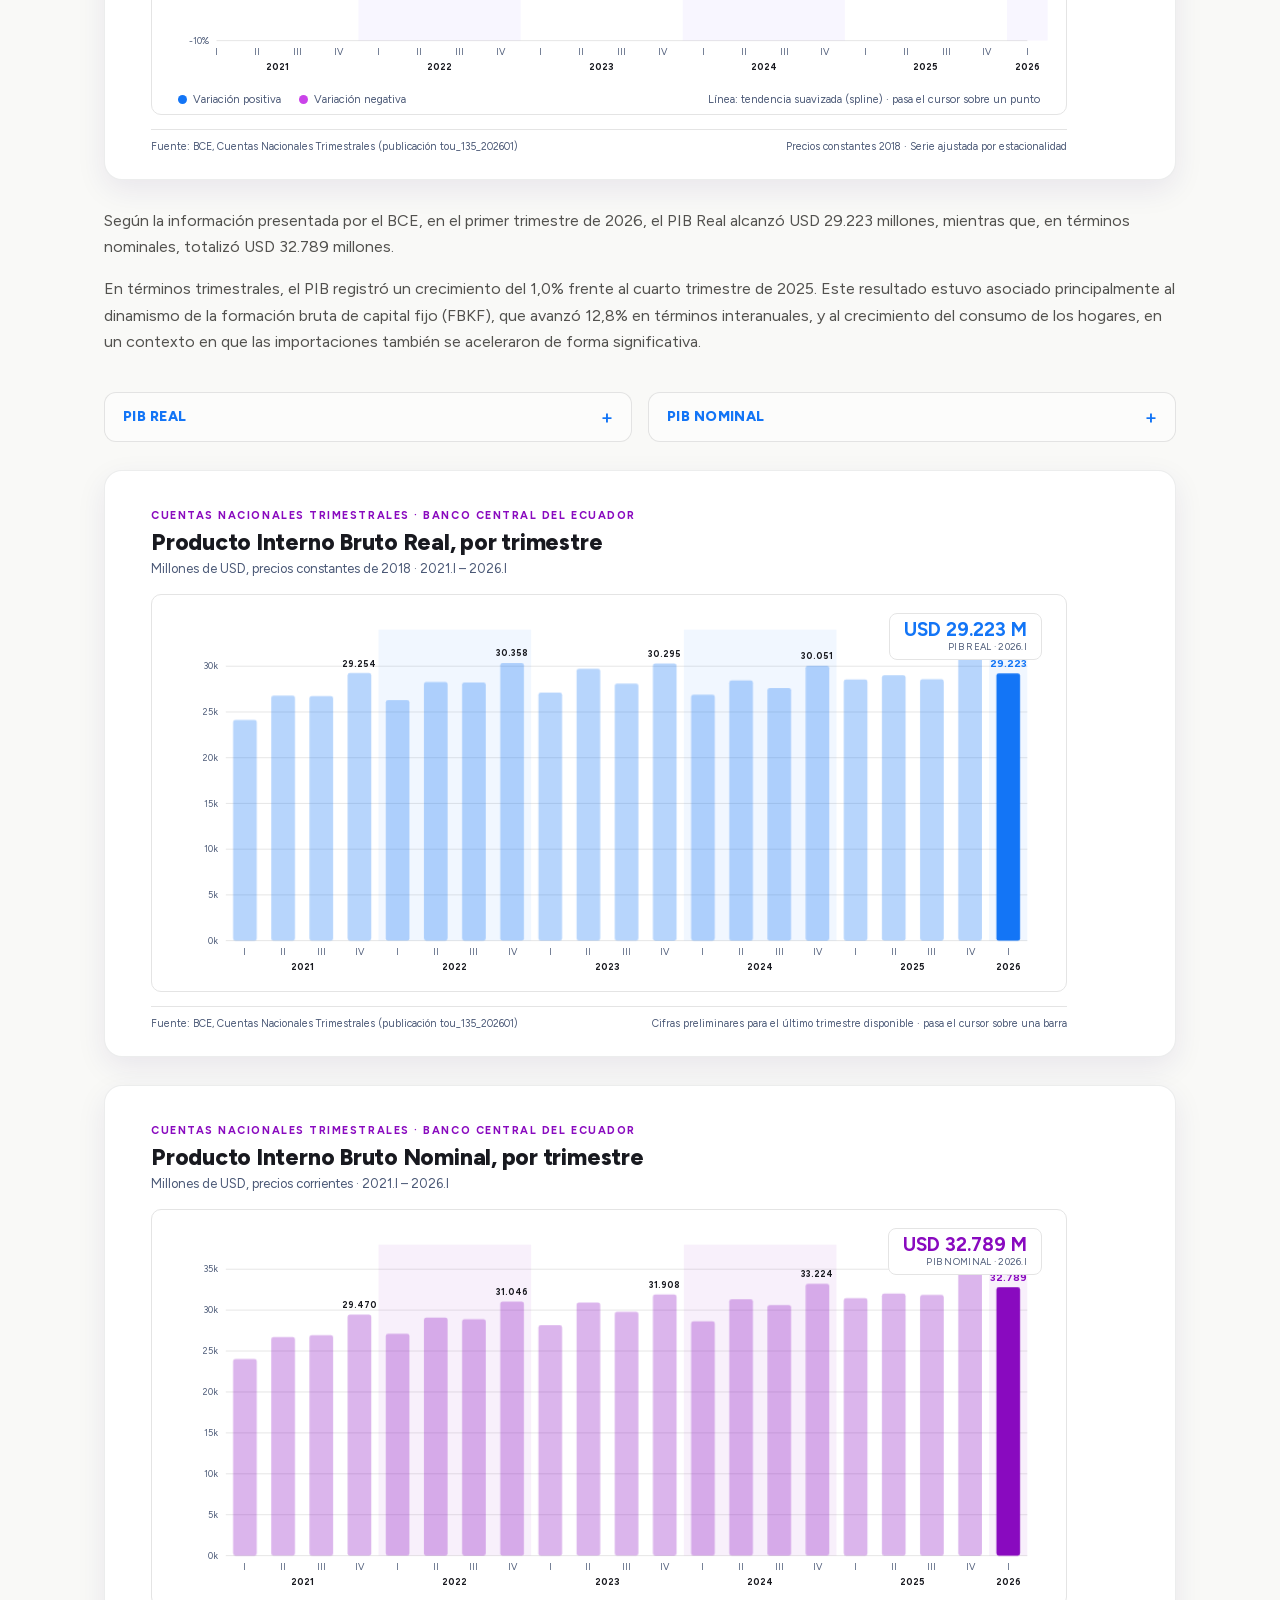
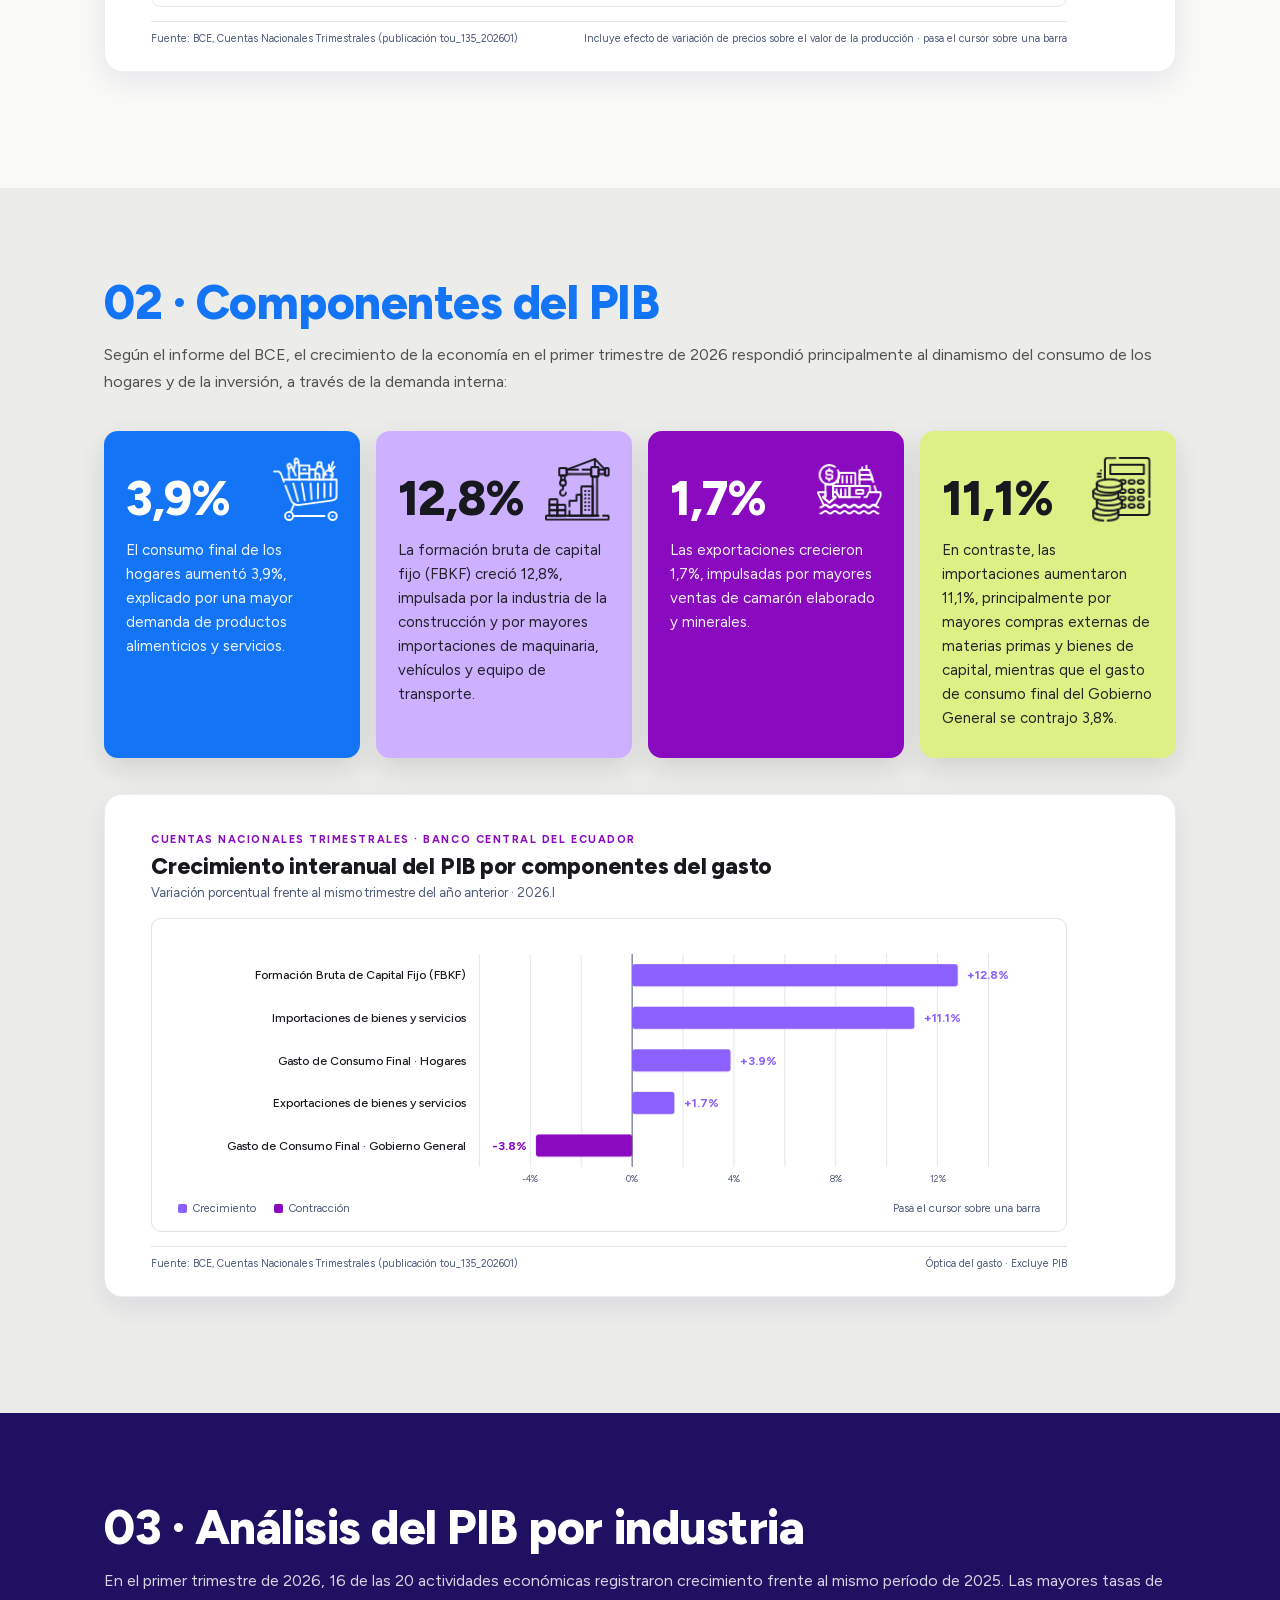
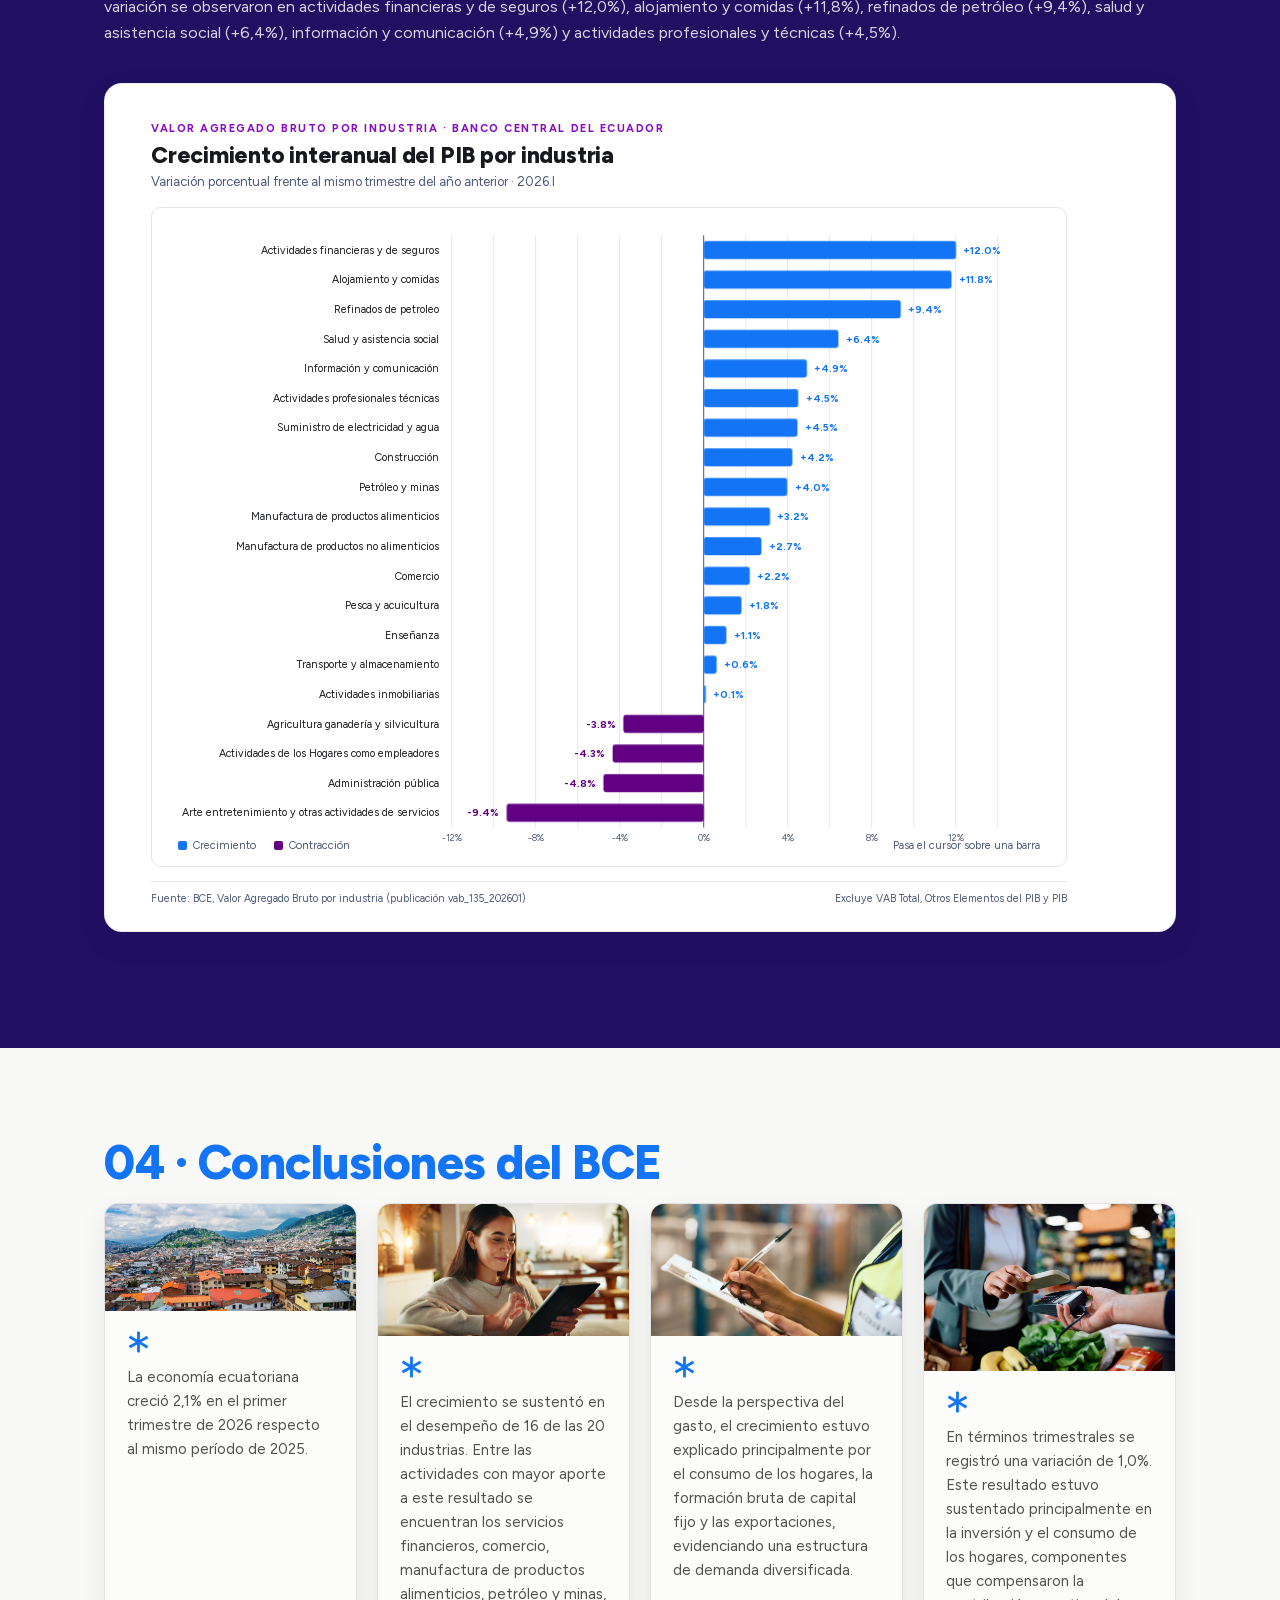
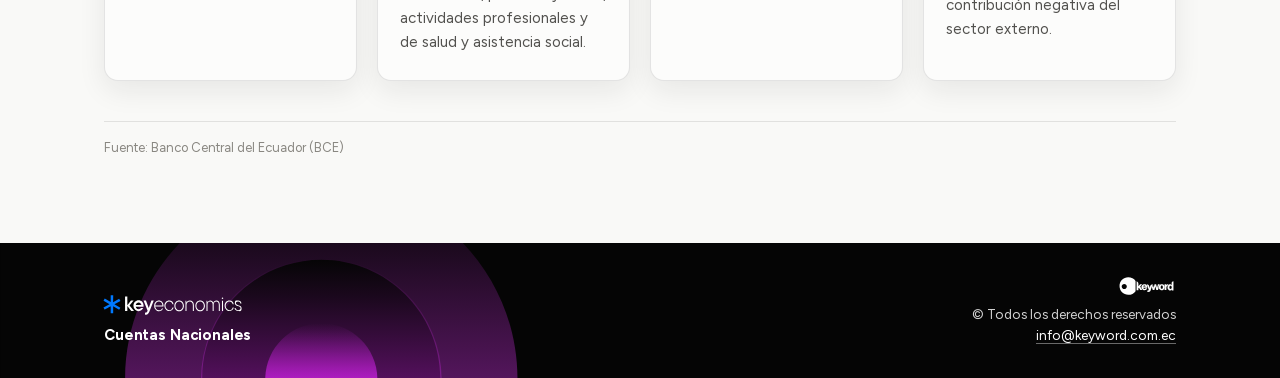
==== commit a9814e12: "Card icons 15% smaller (76px -> 64.6px) Co-Authored-By: Claude Sonnet 5 <noreply@anthropic.com>" ====
--- a/index.html
+++ b/index.html
@@ -291,7 +291,7 @@
   .info-card { position: relative; overflow: hidden; background: var(--c); color: var(--fg, #ffffff); border-radius: var(--card-radius); padding: 26px 22px 28px; box-shadow: 0 10px 28px rgba(24,25,31,0.12); }
   .card-top { display: flex; align-items: flex-end; justify-content: space-between; gap: 12px; margin-bottom: 16px; }
   .card-icon { display: flex; flex: none; color: var(--fg, #ffffff); }
-  .card-icon .icon-svg { width: 76px; height: 76px; display: block; overflow: visible; }
+  .card-icon .icon-svg { width: 64.6px; height: 64.6px; display: block; overflow: visible; }
   /* icons draw themselves when the card appears */
   .icon-svg :is(path, line, rect, circle, ellipse, polyline, polygon) {
     stroke-dasharray: 1 !important; stroke-dashoffset: 1;
